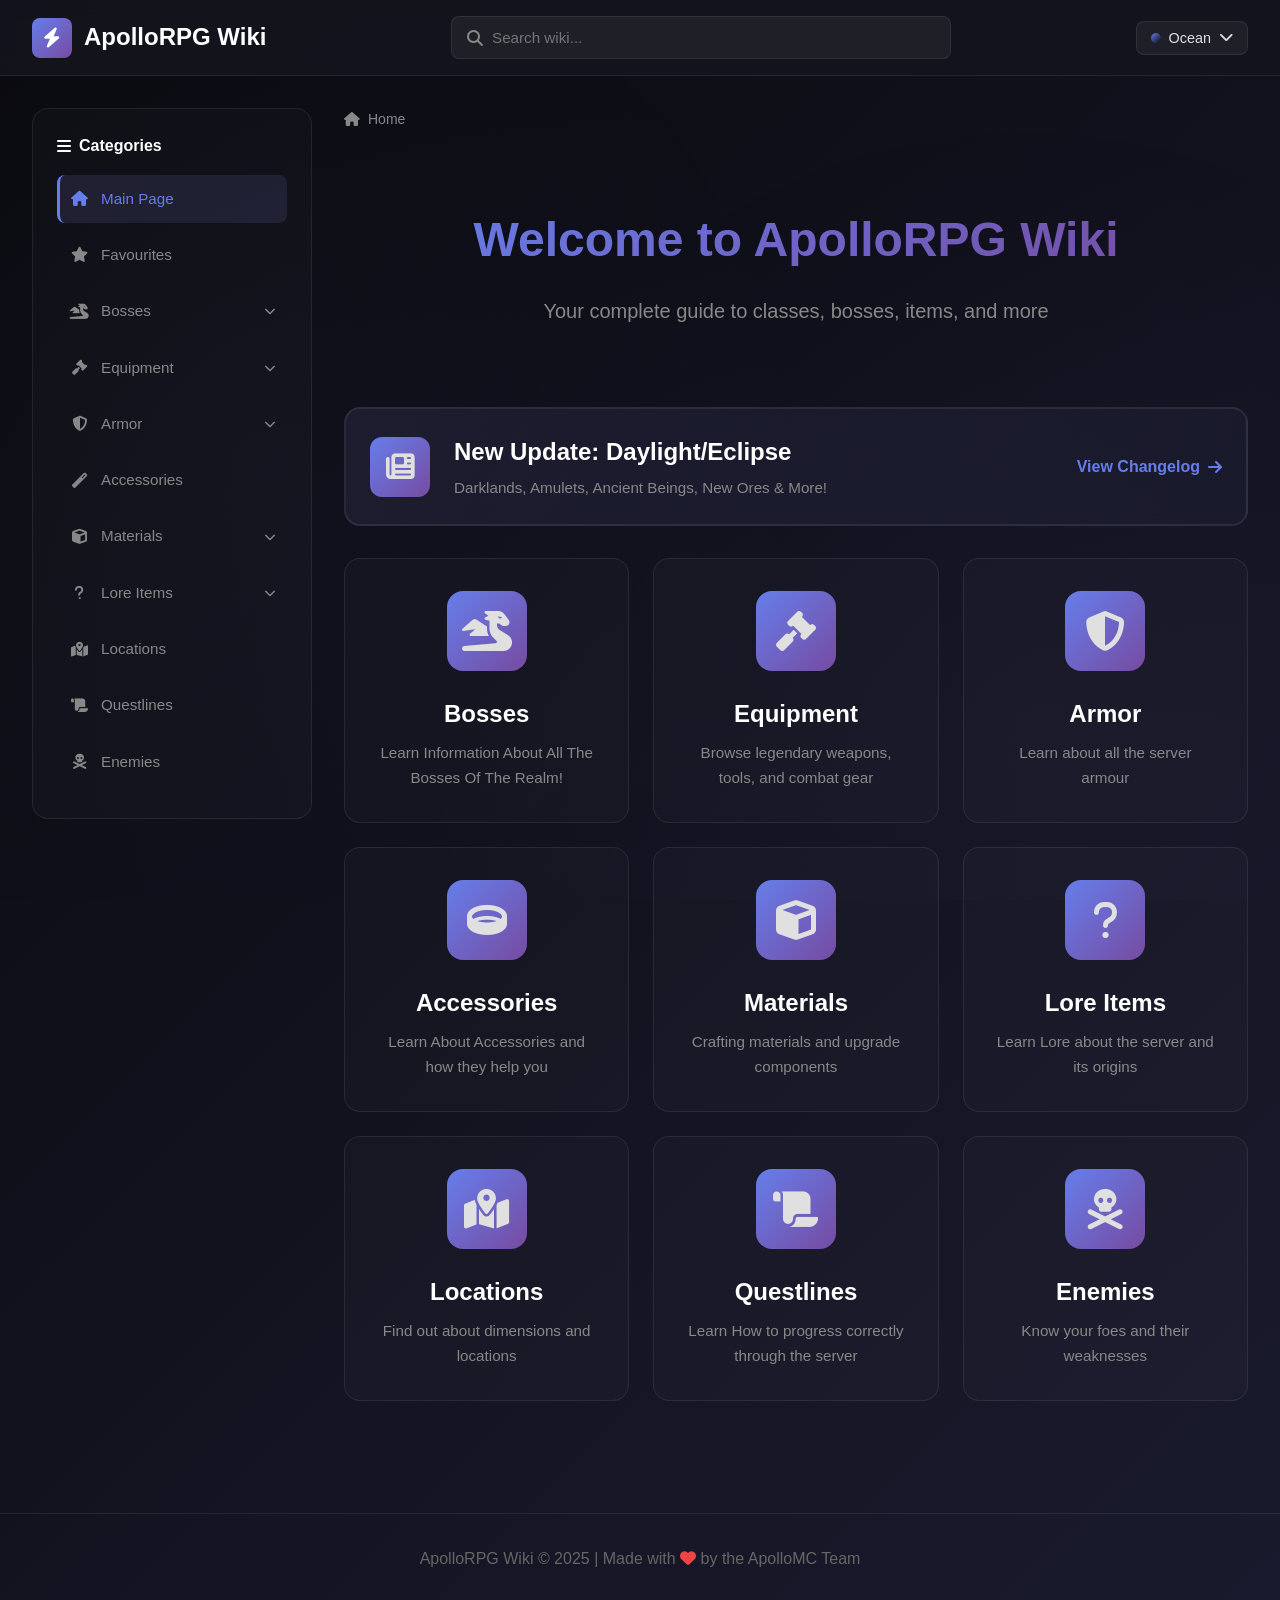
==== index.html @ 3351961b "Update index.html" ====
<!DOCTYPE html>
<html lang="en">
    <head>
        <meta charset="UTF-8" />
        <meta name="viewport" content="width=device-width, initial-scale=1.0" />
        <meta property="og:image" content="icons/icon.png" />
        <meta property="og:image:alt" content="Axis Logo" />
        <link rel="icon" type="image/png" href="icons/icon.png" />
        <title>ApolloRPG Wiki</title>
        <script>
            // Disable right-click
            document.addEventListener('contextmenu', function(e) { e.preventDefault(); return false; });
    
            // Block F12, Ctrl+Shift+I/J/C, Ctrl+U, Ctrl+S, Ctrl+A, Ctrl+P
            document.addEventListener('keydown', function(e) {
                var blocked = false;
                if (e.key === 'F12') blocked = true;
                if (e.ctrlKey && e.shiftKey && ['I','J','C','i','j','c'].includes(e.key)) blocked = true;
                if (e.ctrlKey && ['u','U','s','S','a','A','p','P'].includes(e.key)) blocked = true;
                if (blocked) { e.preventDefault(); e.stopPropagation(); return false; }
            }, true);
    
            // Clear console periodically to deter inspection
            setInterval(function() {
                console.clear();
                console.log('%c🔒 ApolloMC — Protected & All Rights Reserved', 'color:#ff003c;font-size:14px;font-weight:bold;');
            }, 1500);
    
            // Disable drag-select on entire page
            document.addEventListener('selectstart', function(e) { e.preventDefault(); return false; });
        </script>

        <!-- Twitter / X Card -->
        <meta name="twitter:card" content="summary_large_image" />
        <meta name="twitter:title" content="ApolloRPG Wiki" />
        <meta
            name="twitter:description"
            content="Explore bosses, locations, lore, equipment, and progression in the ApolloRPG universe."
        />
        <meta
            name="twitter:image"
            content="https://im-apo.github.io/ApolloRPG/icon.png"
        />

        <!-- Open Graph (Discord, Slack, etc) -->
        <meta property="og:type" content="website" />
        <meta property="og:title" content="ApolloRPG Wiki" />
        <meta
            property="og:description"
            content="A complete wiki for ApolloRPG — bosses, locations, lore, equipment, and progression."
        />
        <meta
            property="og:image"
            content="https://im-apo.github.io/ApolloRPG/icon.png"
        />
        <meta property="og:url" content="https://im-apo.github.io/ApolloRPG/" />
        <meta property="og:site_name" content="ApolloRPG Wiki" />

        <script>
            (function () {
                const isGitHubPages = location.hostname.endsWith("github.io");
                const base = document.createElement("base");
                base.href = isGitHubPages ? "/ApolloRPG/" : "/";
                document.head.prepend(base);
            })();
        </script>

        <link
            rel="stylesheet"
            href="https://cdnjs.cloudflare.com/ajax/libs/font-awesome/6.4.0/css/all.min.css"
        />
        <link rel="stylesheet" href="style.css" />
    </head>

    <body>
        <!-- Header Navigation -->
        <header>
            <nav>
                <a class="logo" onclick="showHome()">
                    <div class="logo-icon">
                        <i class="fas fa-bolt"></i>
                    </div>
                    <span>ApolloRPG Wiki</span>
                </a>
                <div class="search-container">
                    <i class="fas fa-search search-icon"></i>
                    <input
                        type="text"
                        class="search-input"
                        id="searchInput"
                        placeholder="Search wiki..."
                    />
                </div>
                <div class="theme-switcher" id="themeSwitcher">
                    <button class="theme-toggle-btn" id="themeToggleBtn" onclick="toggleThemeDropdown()" aria-label="Choose theme">
                        <div class="theme-toggle-dot" id="themeToggleDot"></div>
                        <span id="themeToggleLabel">Ocean</span>
                        <i class="fas fa-chevron-down"></i>
                    </button>
                    <div class="theme-dropdown" id="themeDropdown">
                        <div class="theme-dropdown-header">Choose Theme</div>
                        <div class="theme-option" data-theme="ocean" onclick="setTheme('ocean')">
                            <div class="theme-swatch"><div style="background:#667eea"></div><div style="background:#0a0a0f"></div></div>
                            <div class="theme-option-text"><span class="theme-option-name">Ocean</span><span class="theme-option-sub">Blue · Black</span></div>
                            <i class="fas fa-check theme-check"></i>
                        </div>
                        <div class="theme-option" data-theme="crimson" onclick="setTheme('crimson')">
                            <div class="theme-swatch"><div style="background:#ef4444"></div><div style="background:#0f0808"></div></div>
                            <div class="theme-option-text"><span class="theme-option-name">Crimson</span><span class="theme-option-sub">Red · Black</span></div>
                            <i class="fas fa-check theme-check"></i>
                        </div>
                        <div class="theme-option" data-theme="corruption" onclick="setTheme('corruption')">
                            <div class="theme-swatch"><div style="background:#2a2a2a"></div><div style="background:#050505"></div></div>
                            <div class="theme-option-text"><span class="theme-option-name">Corruption</span><span class="theme-option-sub">Full Black</span></div>
                            <i class="fas fa-check theme-check"></i>
                        </div>
                        <div class="theme-option" data-theme="void" onclick="setTheme('void')">
                            <div class="theme-swatch"><div style="background:#a855f7"></div><div style="background:#07050f"></div></div>
                            <div class="theme-option-text"><span class="theme-option-name">Void</span><span class="theme-option-sub">Purple · Black</span></div>
                            <i class="fas fa-check theme-check"></i>
                        </div>
                        <div class="theme-option" data-theme="inferno" onclick="setTheme('inferno')">
                            <div class="theme-swatch"><div style="background:#f97316"></div><div style="background:#0f0700"></div></div>
                            <div class="theme-option-text"><span class="theme-option-name">Inferno</span><span class="theme-option-sub">Orange · Black</span></div>
                            <i class="fas fa-check theme-check"></i>
                        </div>
                        <div class="theme-option" data-theme="abyss" onclick="setTheme('abyss')">
                            <div class="theme-swatch"><div style="background:#06b6d4"></div><div style="background:#00080f"></div></div>
                            <div class="theme-option-text"><span class="theme-option-name">Abyss</span><span class="theme-option-sub">Cyan · Black</span></div>
                            <i class="fas fa-check theme-check"></i>
                        </div>
                        <div class="theme-option" data-theme="phantom" onclick="setTheme('phantom')">
                            <div class="theme-swatch"><div style="background:#ec4899"></div><div style="background:#0f0008"></div></div>
                            <div class="theme-option-text"><span class="theme-option-name">Phantom</span><span class="theme-option-sub">Pink · Black</span></div>
                            <i class="fas fa-check theme-check"></i>
                        </div>
                        <div class="theme-option" data-theme="toxic" onclick="setTheme('toxic')">
                            <div class="theme-swatch"><div style="background:#eab308"></div><div style="background:#080f00"></div></div>
                            <div class="theme-option-text"><span class="theme-option-name">Toxic</span><span class="theme-option-sub">Yellow · Black</span></div>
                            <i class="fas fa-check theme-check"></i>
                        </div>
                        <div class="theme-option" data-theme="spectre" onclick="setTheme('spectre')">
                            <div class="theme-swatch"><div style="background:#e0e0e0"></div><div style="background:#080808"></div></div>
                            <div class="theme-option-text"><span class="theme-option-name">Spectre</span><span class="theme-option-sub">White · Black</span></div>
                            <i class="fas fa-check theme-check"></i>
                        </div>
                        <div class="theme-option" data-theme="earth" onclick="setTheme('earth')">
                            <div class="theme-swatch"><div style="background:#4ade80"></div><div style="background:#060e06"></div></div>
                            <div class="theme-option-text"><span class="theme-option-name">Earth</span><span class="theme-option-sub">Green · Black</span></div>
                            <i class="fas fa-check theme-check"></i>
                        </div>
                    </div>
                </div>
            </nav>
        </header>

        <div class="container">
            <!-- Sidebar Navigation -->
            <aside class="sidebar">
                <div class="category-section">
                    <h3><i class="fas fa-bars"></i> Categories</h3>

                    <div
                        class="category-item active"
                        data-category="home"
                        onclick="showHome()"
                    >
                        <i class="fas fa-home"></i>
                        <span>Main Page</span>
                    </div>

                    <div class="category-item" onclick="showFavourites()">
                        <i class="fas fa-star"></i>
                        <span>Favourites</span>
                    </div>

                    <div
                        class="category-item"
                        data-category="bosses"
                        onclick="filterCategory('bosses', null)"
                    >
                        <i class="fas fa-dragon"></i>
                        <span>Bosses</span>
                    </div>
                    <div class="category-children">
                        <div
                            class="category-item"
                            data-category="bosses"
                            data-subcategory="Pre-Hardmode"
                            onclick="filterCategory('bosses', 'Pre-Hardmode')"
                        >
                            <span>Pre-Hardmode</span>
                        </div>
                        <div
                            class="category-item"
                            data-category="bosses"
                            data-subcategory="Hardmode"
                            onclick="filterCategory('bosses', 'Hardmode')"
                        >
                            <span>Hardmode</span>
                        </div>
                    </div>

                    <div
                        class="category-item"
                        data-category="equipment"
                        onclick="filterCategory('equipment', null)"
                    >
                        <i class="fas fa-gavel"></i>
                        <span>Equipment</span>
                    </div>
                    <div class="category-children">
                        <div
                            class="category-item"
                            data-category="equipment"
                            data-subcategory="Weapons"
                            onclick="filterCategory('equipment', 'Weapons')"
                        >
                            <span>Weapons</span>
                        </div>
                        <div
                            class="category-item"
                            data-category="equipment"
                            data-subcategory="Tools"
                            onclick="filterCategory('equipment', 'Tools')"
                        >
                            <span>Tools</span>
                        </div>
                    </div>

                    <div
                        class="category-item"
                        data-category="armor"
                        onclick="filterCategory('armor', null)"
                    >
                        <i class="fas fa-shield-alt"></i>
                        <span>Armor</span>
                    </div>
                    <div class="category-children">
                        <div
                            class="category-item"
                            data-category="armor"
                            data-subcategory="Normal"
                            onclick="filterCategory('armor', 'Normal')"
                        >
                            <span>Normal</span>
                        </div>
                        <div
                            class="category-item"
                            data-category="armor"
                            data-subcategory="Vanity"
                            onclick="filterCategory('armor', 'Vanity')"
                        >
                            <span>Vanity</span>
                        </div>
                    </div>

                    <div
                        class="category-item"
                        data-category="accessories"
                        onclick="filterCategory('accessories', null)"
                    >
                        <i class="fas fa-magic"></i>
                        <span>Accessories</span>
                    </div>

                    <div
                        class="category-item"
                        data-category="materials"
                        onclick="filterCategory('materials', null)"
                    >
                        <i class="fas fa-cube"></i>
                        <span>Materials</span>
                    </div>
                    <div class="category-children">
                        <div
                            class="category-item"
                            data-category="materials"
                            data-subcategory="Boss Material"
                            onclick="filterCategory('materials', 'Boss Material')"
                        >
                            <span>Boss Material</span>
                        </div>
                        <div
                            class="category-item"
                            data-category="materials"
                            data-subcategory="Gemstones & Metals"
                            onclick="filterCategory('materials', 'Gemstones & Metals')"
                        >
                            <span>Gemstones & Metals</span>
                        </div>
                    </div>

                    <div
                        class="category-item"
                        data-category="loreitems"
                        onclick="filterCategory('loreitems', null)"
                    >
                        <i class="fas fa-question"></i>
                        <span>Lore Items</span>
                    </div>
                    <div class="category-children">
                        <div
                            class="category-item"
                            data-category="loreitems"
                            data-subcategory="LoreChapters"
                            onclick="filterCategory('loreitems', 'LoreChapters')"
                        >
                            <span>Lore Chapters</span>
                        </div>
                        <div
                            class="category-item"
                            data-category="loreitems"
                            data-subcategory="BossLore"
                            onclick="filterCategory('loreitems', 'BossLore')"
                        >
                            <span>Boss Lore</span>
                        </div>
                        <div
                            class="category-item"
                            data-category="loreitems"
                            data-subcategory="Extras"
                            onclick="filterCategory('loreitems', 'Extras')"
                        >
                            <span>Extra Lore</span>
                        </div>
                    </div>

                    <div
                        class="category-item"
                        data-category="locations"
                        onclick="filterCategory('locations', null)"
                    >
                        <i class="fas fa-map-marked-alt"></i>
                        <span>Locations</span>
                    </div>

                    <div
                        class="category-item"
                        data-category="questlines"
                        onclick="filterCategory('questlines', null)"
                    >
                        <i class="fas fa-scroll"></i>
                        <span>Questlines</span>
                    </div>

                    <div
                        class="category-item"
                        data-category="enemies"
                        onclick="filterCategory('enemies', null)"
                    >
                        <i class="fas fa-skull-crossbones"></i>
                        <span>Enemies</span>
                    </div>
                </div>
            </aside>

            <!-- Main Content Area -->
            <main class="main-content">
                <!-- Breadcrumb Navigation -->
                <div class="breadcrumb" id="breadcrumb">
                    <i class="fas fa-home"></i>
                    <a onclick="showHome()">Home</a>
                </div>

                <!-- HOME VIEW (hero MUST be inside here) -->
                <div id="homeView">
                    <div class="wiki-hero">
                        <h1>Welcome to ApolloRPG Wiki</h1>
                        <p>
                            Your complete guide to classes, bosses, items, and
                            more
                        </p>
                    </div>

                    <div class="update-log-banner" onclick="openUpdateModal()">
                        <div class="update-banner-content">
                            <div class="update-banner-icon">
                                <i class="fas fa-newspaper"></i>
                            </div>
                            <div class="update-banner-text">
                                <h3>New Update: Daylight/Eclipse</h3>
                                <p>Darklands, Amulets, Ancient Beings, New Ores & More!</p>
                            </div>
                            <div class="update-banner-cta">
                                <span>View Changelog</span>
                                <i class="fas fa-arrow-right"></i>
                            </div>
                        </div>
                    </div>
                    
                    <div id="updateModal" class="modal">
                        <div class="modal-overlay" onclick="closeUpdateModal()"></div>
                        <div class="modal-container">
                            <div class="modal-header">
                                <div class="modal-header-content">
                                    <i class="fas fa-newspaper"></i>
                                    <h2>Update Changelog</h2>
                                </div>
                                <button class="modal-close" onclick="closeUpdateModal()">
                                    <i class="fas fa-times"></i>
                                </button>
                            </div>
                            <div class="modal-body">
                                <div class="update-card latest-rapid">
                                    <div class="update-header">
                                        <div class="update-title">
                                            <span>Update: Daylight/Eclipse</span>
                                            <span class="update-badge badge-dual-rapid">Latest + Major</span>
                                        </div>
                                        <div class="update-date">
                                            <i class="far fa-calendar"></i>
                                            <span>Early-Mid 2026</span>
                                        </div>
                                    </div>
                                    <div class="update-description">
                                        The Daylight/Eclipse update brings a new dimension, bosses and expanded content!
                                    </div>
                                    <ul class="update-features">
                                        <li class="added"><strong>New Bosses:</strong> Gunmar The Black, Bular The Butcher, Angor Rot, Changeling, Infernax The Ancient</li>
                                        <li class="added"><strong>New Dimension:</strong> Darklands</li>
                                        <li class="added"><strong>New Weapons:</strong> Daylight, Eclipse, Moonlight</li>
                                        <li class="added"><strong>New Armor Set:</strong> Daylight Armour, Eclipse Armour, Moonlight Armour, New Vanity Sets</li>
                                        <li class="added"><strong>New Materials:</strong> Added Awakenings (Boss Lore), Added New Metals and Gemstones</li>
                                        <li class="added"><strong>New Accessories:</strong> Improved Crystals and Added New Crystals</li>
                                        <li class="changed"><strong>Rebalanced:</strong> The Progression and the Rest of the old Bosses</li>
                                        <li class="changed"><strong>Changes:</strong> Renamed Corrupted King, Plot Rework, Boss Summon Rework.</li>
                                        <li class="fixed"><strong>Check It Out!</strong> Join ApolloRPG now and check the new update for yourself!</li>
                                    </ul>
                                </div>
                            </div>
                        </div>
                    </div>

                    <div id="recentlyViewedSection" style="display:none; margin-bottom: var(--spacing-xl);">
                        <h2 style="font-size:1.5rem; color:#fff; margin-bottom: var(--spacing-lg);">
                            <i class="fas fa-history" style="color: var(--accent-primary); margin-right: 8px;"></i>
                            Recently Viewed
                        </h2>
                        <div class="wiki-grid" id="recentlyViewedGrid"></div>
                    </div>

                    <!-- Category Grid on Main Page -->
                    <div class="category-grid">
                        <div
                            class="category-card"
                            onclick="filterCategory('bosses')"
                        >
                            <div
                                class="category-card-icon"
                                style="background: var(--logo-gradient);
                                "
                            >
                                <i class="fas fa-dragon"></i>
                            </div>
                            <h3>Bosses</h3>
                            <p>
                                Learn Information About All The Bosses Of The
                                Realm!
                            </p>
                        </div>

                        <div
                            class="category-card"
                            onclick="filterCategory('equipment')"
                        >
                            <div
                                class="category-card-icon"
                                style="background: var(--logo-gradient);
                                "
                            >
                                <i class="fas fa-gavel"></i>
                            </div>
                            <h3>Equipment</h3>
                            <p>
                                Browse legendary weapons, tools, and combat gear
                            </p>
                        </div>

                        <div
                            class="category-card"
                            onclick="filterCategory('armor', null)"
                        >
                            <div
                                class="category-card-icon"
                                style="background: var(--logo-gradient);
                                "
                            >
                                <i class="fas fa-shield-alt"></i>
                            </div>
                            <h3>Armor</h3>
                            <p>Learn about all the server armour</p>
                        </div>

                        <div
                            class="category-card"
                            onclick="filterCategory('accessories', null)"
                        >
                            <div
                                class="category-card-icon"
                                style="background: var(--logo-gradient);
                                "
                            >
                                <i class="fas fa-ring"></i>
                            </div>
                            <h3>Accessories</h3>
                            <p>Learn About Accessories and how they help you</p>
                        </div>

                        <div
                            class="category-card"
                            onclick="filterCategory('materials', null)"
                        >
                            <div
                                class="category-card-icon"
                                style="background: var(--logo-gradient);
                                "
                            >
                                <i class="fas fa-cube"></i>
                            </div>
                            <h3>Materials</h3>
                            <p>Crafting materials and upgrade components</p>
                        </div>

                        <div
                            class="category-card"
                            onclick="filterCategory('loreitems', null)"
                        >
                            <div
                                class="category-card-icon"
                                style="background: var(--logo-gradient);
                                "
                            >
                                <i class="fas fa-question"></i>
                            </div>
                            <h3>Lore Items</h3>
                            <p>Learn Lore about the server and its origins</p>
                        </div>

                        <div
                            class="category-card"
                            onclick="filterCategory('locations', null)"
                        >
                            <div
                                class="category-card-icon"
                                style="background: var(--logo-gradient);
                                "
                            >
                                <i class="fas fa-map-marked-alt"></i>
                            </div>
                            <h3>Locations</h3>
                            <p>Find out about dimensions and locations</p>
                        </div>

                        <div
                            class="category-card"
                            onclick="filterCategory('questlines', null)"
                        >
                            <div
                                class="category-card-icon"
                                style="background: var(--logo-gradient);
                                "
                            >
                                <i class="fas fa-scroll"></i>
                            </div>
                            <h3>Questlines</h3>
                            <p>
                                Learn How to progress correctly through the
                                server
                            </p>
                        </div>

                        <div
                            class="category-card"
                            onclick="filterCategory('enemies', null)"
                        >
                            <div
                                class="category-card-icon"
                                style="background: var(--logo-gradient);
                                "
                            >
                                <i class="fas fa-skull-crossbones"></i>
                            </div>
                            <h3>Enemies</h3>
                            <p>Know your foes and their weaknesses</p>
                        </div>
                    </div>
                </div>

                <!-- Category List View -->
                <div id="listView" class="hidden">
                    <div class="category-header">
                        <h1 id="categoryTitle"></h1>
                        <p id="categoryDescription"></p>
                    </div>
                    <div class="wiki-grid" id="wikiGrid"></div>
                </div>

                <!-- Detail View (Item Page) -->
                <div id="detailView" class="hidden">
                    <div class="detail-header">
                        <div class="detail-icon" id="detailIcon"></div>
                        <div class="detail-title-section">
                            <h1 id="detailTitle"></h1>
                            <div class="detail-meta" id="detailMeta"></div>
                        </div>
                    </div>

                    <div class="detail-content">
                        <div class="detail-stats" id="detailStats"></div>
                        <div
                            class="detail-description"
                            id="detailDescription"
                        ></div>
                        <div class="detail-sections" id="detailSections"></div>
                    </div>

                    <div class="related-items">
                        <h2>Related Items</h2>
                        <div class="wiki-grid" id="relatedItems"></div>
                    </div>
                </div>

                <!-- ✅ Secrets View (sibling, NOT inside detailView) -->
                <div id="secretsView" class="hidden">
                    <div class="category-header">
                        <h1 id="secretsTitle">Secrets</h1>
                        <p id="secretsDescription">
                            You weren’t supposed to be here…
                        </p>
                    </div>

                    <div class="detail-content">
                        <div class="detail-description" id="secretsBody"></div>
                    </div>
                </div>
            </main>
        </div>

        <!-- Update Log Pages -->
        <div id="updatePageView" class="hidden">
            <div class="category-header">
                <h1 id="updatePageTitle"></h1>
                <p id="updatePageDescription"></p>
            </div>
            <div id="updatePageBody"></div>
        </div>

        <footer>
            <p>
                ApolloRPG Wiki © 2025 | Made with
                <i class="fas fa-heart"></i> by the ApolloMC Team
            </p>
        </footer>

        <script src="script.js"></script>
    </body>
</html>
---- style.css ----
/* ========================================
   RESET & BASE STYLES
   ======================================== */
* {
    margin: 0;
    padding: 0;
    box-sizing: border-box;
}

/* ========================================
   THEMES
   ======================================== */



:root,
[data-theme="ocean"] {
    --bg-primary: #0a0a0f;
    --bg-secondary: #1a1a2e;
    --bg-card: rgba(255,255,255,0.02);
    --bg-card-hover: rgba(255,255,255,0.04);
    --border-color: rgba(255,255,255,0.08);
    --border-hover: rgba(102,126,234,0.3);
    --glow-rgb: 120, 119, 198;
    --text-primary: #e0e0e0;
    --text-secondary: #888;
    --text-tertiary: #666;
    --accent-primary: #667eea;
    --accent-success: #10b981;
    --header-bg: rgba(20,20,30,0.9);
    --hero-gradient: linear-gradient(135deg, #667eea 0%, #764ba2 100%);
    --logo-gradient: linear-gradient(135deg, #667eea 0%, #764ba2 100%);
    --search-bg: rgba(255,255,255,0.05);

    /* Spacing — shared, never theme-specific */
    --spacing-xs: 0.25rem;
    --spacing-sm: 0.5rem;
    --spacing-md: 1rem;
    --spacing-lg: 1.5rem;
    --spacing-xl: 2rem;
    --spacing-2xl: 3rem;

    /* Border Radius — shared */
    --radius-sm: 8px;
    --radius-md: 12px;
    --radius-lg: 16px;

    /* Transitions — shared */
    --transition: 0.3s ease;
}

[data-theme="crimson"] {
    --bg-primary: #0a0505;
    --bg-secondary: #1a0a0a;
    --bg-card: rgba(255,255,255,0.02);
    --bg-card-hover: rgba(255,80,80,0.05);
    --border-color: rgba(255,60,60,0.1);
    --border-hover: rgba(239,68,68,0.35);
   --glow-rgb: 239, 68,  68;
    --text-primary: #e8d8d8;
    --text-secondary: #8a6a6a;
    --text-tertiary: #6a5050;
    --accent-primary: #ef4444;
    --accent-success: #f97316;
    --header-bg: rgba(18,6,6,0.92);
    --hero-gradient: linear-gradient(135deg, #ef4444 0%, #7f1d1d 100%);
    --logo-gradient: linear-gradient(135deg, #ef4444 0%, #991b1b 100%);
    --search-bg: rgba(255,80,80,0.05);
}

[data-theme="corruption"] {
    --bg-primary: #050505;
    --bg-secondary: #0f0f0f;
    --bg-card: rgba(255,255,255,0.015);
    --bg-card-hover: rgba(255,255,255,0.03);
    --border-color: rgba(255,255,255,0.06);
    --border-hover: rgba(180,180,180,0.2);
    --text-primary: #c0c0c0;
    --glow-rgb: 80,  80,  80;
    --text-secondary: #666;
    --text-tertiary: #444;
    --accent-primary: #888;
    --accent-success: #666;
    --header-bg: rgba(5,5,5,0.95);
    --hero-gradient: linear-gradient(135deg, #555 0%, #111 100%);
    --logo-gradient: linear-gradient(135deg, #444 0%, #222 100%);
    --search-bg: rgba(255,255,255,0.03);
}

[data-theme="void"] {
    --bg-primary: #07050f;
    --bg-secondary: #120d1f;
    --bg-card: rgba(255,255,255,0.02);
    --bg-card-hover: rgba(168,85,247,0.05);
    --border-color: rgba(168,85,247,0.1);
    --border-hover: rgba(168,85,247,0.35);
    --text-primary: #e2d9f3;
    --text-secondary: #7a6a9a;
    --text-tertiary: #5a4a7a;
    --accent-primary: #a855f7;
    --accent-success: #c084fc;
    --header-bg: rgba(5,3,10,0.92);
    --hero-gradient: linear-gradient(135deg, #a855f7 0%, #3b0764 100%);
    --logo-gradient: linear-gradient(135deg, #a855f7 0%, #6b21a8 100%);
    --search-bg: rgba(168,85,247,0.04);
    --glow-rgb: 168, 85, 247;
}

[data-theme="inferno"] {
    --bg-primary: #0f0700;
    --bg-secondary: #1a0e00;
    --bg-card: rgba(255,255,255,0.02);
    --bg-card-hover: rgba(249,115,22,0.05);
    --border-color: rgba(249,115,22,0.1);
    --border-hover: rgba(249,115,22,0.35);
    --text-primary: #f3e2d9;
    --text-secondary: #9a6a3a;
    --text-tertiary: #7a4a2a;
    --accent-primary: #f97316;
    --accent-success: #fb923c;
    --header-bg: rgba(10,5,0,0.92);
    --hero-gradient: linear-gradient(135deg, #f97316 0%, #7c2d12 100%);
    --logo-gradient: linear-gradient(135deg, #f97316 0%, #c2410c 100%);
    --search-bg: rgba(249,115,22,0.04);
    --glow-rgb: 249, 115, 22;
}

[data-theme="abyss"] {
    --bg-primary: #00080f;
    --bg-secondary: #001a1f;
    --bg-card: rgba(255,255,255,0.02);
    --bg-card-hover: rgba(6,182,212,0.05);
    --border-color: rgba(6,182,212,0.1);
    --border-hover: rgba(6,182,212,0.35);
    --text-primary: #d9f0f3;
    --text-secondary: #3a8a9a;
    --text-tertiary: #2a6a7a;
    --accent-primary: #06b6d4;
    --accent-success: #22d3ee;
    --header-bg: rgba(0,5,10,0.92);
    --hero-gradient: linear-gradient(135deg, #06b6d4 0%, #164e63 100%);
    --logo-gradient: linear-gradient(135deg, #06b6d4 0%, #0e7490 100%);
    --search-bg: rgba(6,182,212,0.04);
    --glow-rgb: 6, 182, 212;
}

[data-theme="phantom"] {
    --bg-primary: #0f0008;
    --bg-secondary: #1a0012;
    --bg-card: rgba(255,255,255,0.02);
    --bg-card-hover: rgba(236,72,153,0.05);
    --border-color: rgba(236,72,153,0.1);
    --border-hover: rgba(236,72,153,0.35);
    --text-primary: #f3d9ea;
    --text-secondary: #9a3a6a;
    --text-tertiary: #7a2a5a;
    --accent-primary: #ec4899;
    --accent-success: #f472b6;
    --header-bg: rgba(10,0,6,0.92);
    --hero-gradient: linear-gradient(135deg, #ec4899 0%, #831843 100%);
    --logo-gradient: linear-gradient(135deg, #ec4899 0%, #be185d 100%);
    --search-bg: rgba(236,72,153,0.04);
    --glow-rgb: 236, 72, 153;
}

[data-theme="toxic"] {
    --bg-primary: #080f00;
    --bg-secondary: #101a00;
    --bg-card: rgba(255,255,255,0.02);
    --bg-card-hover: rgba(234,179,8,0.05);
    --border-color: rgba(234,179,8,0.1);
    --border-hover: rgba(234,179,8,0.35);
    --text-primary: #f3f0d9;
    --text-secondary: #8a7a2a;
    --text-tertiary: #6a5a1a;
    --accent-primary: #eab308;
    --accent-success: #facc15;
    --header-bg: rgba(4,8,0,0.92);
    --hero-gradient: linear-gradient(135deg, #eab308 0%, #713f12 100%);
    --logo-gradient: linear-gradient(135deg, #eab308 0%, #a16207 100%);
    --search-bg: rgba(234,179,8,0.04);
    --glow-rgb: 234, 179, 8;
}

[data-theme="spectre"] {
    --bg-primary: #080808;
    --bg-secondary: #121212;
    --bg-card: rgba(255,255,255,0.02);
    --bg-card-hover: rgba(255,255,255,0.06);
    --border-color: rgba(255,255,255,0.08);
    --border-hover: rgba(255,255,255,0.3);
    --text-primary: #f0f0f0;
    --text-secondary: #888;
    --text-tertiary: #555;
    --accent-primary: #e0e0e0;
    --accent-success: #fff;
    --header-bg: rgba(4,4,4,0.95);
    --hero-gradient: linear-gradient(135deg, #e0e0e0 0%, #444 100%);
    --logo-gradient: linear-gradient(135deg, #fff 0%, #888 100%);
    --search-bg: rgba(255,255,255,0.04);
    --glow-rgb: 200, 200, 200;
}

[data-theme="earth"] {
    --bg-primary: #060e06;
    --bg-secondary: #0a160a;
    --bg-card: rgba(255,255,255,0.02);
    --bg-card-hover: rgba(74,222,128,0.04);
    --border-color: rgba(74,222,128,0.08);
    --border-hover: rgba(74,222,128,0.3);
    --text-primary: #d4e8d4;
    --glow-rgb: 74,  222, 128;
    --text-secondary: #6a8a6a;
    --text-tertiary: #4a6a4a;
    --accent-primary: #4ade80;
    --accent-success: #22c55e;
    --header-bg: rgba(4,10,4,0.92);
    --hero-gradient: linear-gradient(135deg, #4ade80 0%, #166534 100%);
    --logo-gradient: linear-gradient(135deg, #4ade80 0%, #15803d 100%);
    --search-bg: rgba(74,222,128,0.04);
}

/* ========================================
   THEME SWITCHER UI
   ======================================== */

.theme-switcher {
    position: relative;
}

.theme-toggle-btn {
    display: flex;
    align-items: center;
    gap: 8px;
    padding: 8px 14px;
    background: rgba(255,255,255,0.05);
    border: 1px solid var(--border-color);
    border-radius: var(--radius-sm);
    color: var(--text-primary);
    font-size: 0.9rem;
    cursor: pointer;
    transition: var(--transition);
    white-space: nowrap;
}

.theme-toggle-btn:hover {
    background: rgba(255,255,255,0.08);
    border-color: var(--border-hover);
}

.theme-toggle-dot {
    width: 10px;
    height: 10px;
    border-radius: 50%;
    flex-shrink: 0;
}

.theme-dropdown {
    display: none;
    position: absolute;
    top: calc(100% + 10px);
    right: 0;
    width: 240px;
    background: var(--bg-secondary);
    border: 1px solid var(--border-color);
    border-radius: var(--radius-md);
    overflow: hidden;
    z-index: 2000;
    box-shadow: 0 20px 40px rgba(0,0,0,0.4);
    animation: dropdownIn 0.2s ease;
}

.theme-dropdown.open {
    display: block;
}

@keyframes dropdownIn {
    from { opacity: 0; transform: translateY(-8px); }
    to   { opacity: 1; transform: translateY(0); }
}

.theme-dropdown-header {
    padding: 10px 14px;
    font-size: 0.75rem;
    color: var(--text-tertiary);
    text-transform: uppercase;
    letter-spacing: 0.08em;
    border-bottom: 1px solid var(--border-color);
}

.theme-option {
    display: flex;
    align-items: center;
    gap: 12px;
    padding: 11px 14px;
    cursor: pointer;
    transition: background 0.15s;
    color: var(--text-primary);
}

.theme-option:hover {
    background: var(--bg-card-hover);
}

.theme-option.active {
    background: rgba(102,126,234,0.1);
}

[data-theme="crimson"] .theme-option.active { background: rgba(239,68,68,0.1); }
[data-theme="earth"]   .theme-option.active { background: rgba(74,222,128,0.1); }

.theme-swatch {
    width: 30px;
    height: 30px;
    border-radius: 6px;
    border: 1px solid var(--border-color);
    overflow: hidden;
    display: flex;
    flex-shrink: 0;
}

.theme-swatch div {
    flex: 1;
    height: 100%;
}

.theme-option-text {
    flex: 1;
    display: flex;
    flex-direction: column;
    gap: 2px;
}

.theme-option-name {
    font-size: 0.9rem;
    font-weight: 600;
    color: var(--text-primary);
}

.theme-option-sub {
    font-size: 0.75rem;
    color: var(--text-secondary);
}

.theme-check {
    color: var(--accent-primary);
    font-size: 0.85rem;
    opacity: 0;
    transition: opacity 0.15s;
}

.theme-option.active .theme-check {
    opacity: 1;
}

body {
    font-family: -apple-system, BlinkMacSystemFont, 'Segoe UI', Roboto, sans-serif;
    background: linear-gradient(135deg, var(--bg-primary) 0%, var(--bg-secondary) 100%);
    color: var(--text-primary);
    min-height: 100vh;
    line-height: 1.6;
}

body::before {
    content: '';
    position: fixed;
    top: 0;
    left: 0;
    width: 100%;
    height: 100%;
    background: 
        radial-gradient(circle at 20% 50%, rgba(var(--glow-rgb), 0.03) 0%, transparent 50%),
        radial-gradient(circle at 80% 80%, rgba(var(--glow-rgb), 0.03) 0%, transparent 50%);
    pointer-events: none;
    z-index: 0;
}

/* ========================================
   HEADER & NAVIGATION
   ======================================== */
header {
    background: var(--header-bg);
    backdrop-filter: blur(10px);
    border-bottom: 1px solid var(--border-color);
    position: sticky;
    top: 0;
    z-index: 1000;
}

nav {
    display: flex;
    align-items: center;
    justify-content: space-between;
    padding: var(--spacing-md) var(--spacing-xl);
    max-width: 1400px;
    margin: 0 auto;
    gap: var(--spacing-xl);
}

.logo {
    display: flex;
    align-items: center;
    gap: 0.75rem;
    font-size: 1.5rem;
    font-weight: 700;
    color: #fff;
    text-decoration: none;
    cursor: pointer;
    transition: var(--transition);
}

.logo:hover {
    transform: scale(1.05);
}

.category-group {
    margin-bottom: var(--spacing-sm);
}

.category-parent {
    padding: 0.75rem;
    border-radius: var(--radius-sm);
    cursor: default;
    display: flex;
    align-items: center;
    gap: 0.75rem;
    color: var(--text-secondary);
    font-size: 0.95rem;
    font-weight: 600;
    background: rgba(255, 255, 255, 0.03);
}

.category-parent i {
    width: 20px;
    text-align: center;
}

.category-children {
    margin-left: 1.5rem;
    margin-top: var(--spacing-xs);
    padding-left: 1rem;
    border-left: 2px solid var(--border-color);
}

.category-children .category-item {
    padding: 0.5rem 0.75rem;
    font-size: 0.9rem;
    margin-bottom: 0.25rem;
}

.category-children .category-item:hover {
    transform: translateX(2px);
}

.logo-icon {
    width: 40px;
    height: 40px;
    background: var(--logo-gradient);
    border-radius: var(--radius-sm);
    display: flex;
    align-items: center;
    justify-content: center;
    font-size: 1.25rem;
}

.search-container {
    flex: 1;
    max-width: 500px;
    position: relative;
}

.search-icon {
    position: absolute;
    left: 1rem;
    top: 50%;
    transform: translateY(-50%);
    color: var(--text-secondary);
}

.search-input {
    width: 100%;
    background: rgba(255, 255, 255, 0.05);
    border: 1px solid var(--border-color);
    border-radius: var(--radius-sm);
    padding: 0.75rem var(--spacing-md) 0.75rem 2.5rem;
    color: var(--text-primary);
    font-size: 0.95rem;
    transition: var(--transition);
}

.search-input:focus {
    outline: none;
    border-color: var(--accent-primary);
    background: rgba(255, 255, 255, 0.08);
    box-shadow: 0 0 0 3px rgba(102, 126, 234, 0.1);
}

/* ========================================
   CONTAINER & LAYOUT
   ======================================== */
.container {
    position: relative;
    z-index: 1;
    max-width: 1400px;
    margin: 0 auto;
    padding: var(--spacing-xl);
    display: flex;
    gap: var(--spacing-xl);
    align-items: flex-start;
}

.sidebar {
    width: 280px;
    min-width: 280px;
    flex-shrink: 0;
    position: sticky;
    top: 70px;
    max-height: calc(100vh - 90px);
    overflow-y: auto;
    zoom: reset;
    transform-origin: top left;
}

.category-section {
    background: var(--bg-card);
    border: 1px solid var(--border-color);
    border-radius: var(--radius-lg);
    padding: var(--spacing-lg);
    margin-bottom: var(--spacing-lg);
}

.category-section h3 {
    font-size: 1rem;
    margin-bottom: var(--spacing-md);
    color: #fff;
    display: flex;
    align-items: center;
    gap: var(--spacing-sm);
}

/* ========================================
   CUSTOM SCROLLBAR
   ======================================== */
::-webkit-scrollbar {
    width: 6px;
    height: 6px;
}

::-webkit-scrollbar-track {
    background: var(--bg-primary);
}

::-webkit-scrollbar-thumb {
    background: var(--accent-primary);
    border-radius: 3px;
    opacity: 0.7;
}

::-webkit-scrollbar-thumb:hover {
    opacity: 1;
    background: var(--accent-primary);
    filter: brightness(1.2);
}

/* Firefox */
* {
    scrollbar-width: thin;
    scrollbar-color: var(--accent-primary) var(--bg-primary);
}

.update-logs-row {
    display: grid;
    grid-template-columns: 1fr 1fr;
    gap: var(--spacing-md);
    margin-bottom: var(--spacing-xl);
}

.update-log-past .update-banner-icon,
.update-log-future .update-banner-icon {
    background: rgba(var(--glow-rgb), 0.15);
}

@media (max-width: 768px) {
    .update-logs-row {
        grid-template-columns: 1fr;
    }
}

.fav-btn {
    background: none;
    border: none;
    cursor: pointer;
    color: var(--text-tertiary);
    font-size: 1rem;
    padding: 4px 6px;
    border-radius: var(--radius-sm);
    transition: var(--transition);
    flex-shrink: 0;
}

.fav-btn:hover {
    color: var(--accent-primary);
    background: rgba(var(--glow-rgb), 0.1);
}

.fav-btn.fav-active {
    color: var(--accent-primary);
}

/* ========================================
   TOAST NOTIFICATIONS
   ======================================== */
.toast {
    position: fixed;
    bottom: 2rem;
    left: 50%;
    transform: translateX(-50%) translateY(20px);
    background: var(--bg-secondary);
    border: 1px solid var(--border-color);
    color: var(--text-primary);
    padding: 0.6rem 1.2rem;
    border-radius: var(--radius-sm);
    font-size: 0.9rem;
    z-index: 9999;
    opacity: 0;
    transition: opacity 0.2s ease, transform 0.2s ease;
    pointer-events: none;
    white-space: nowrap;
    border-left: 3px solid var(--accent-primary);
}

.toast.show {
    opacity: 1;
    transform: translateX(-50%) translateY(0);
}

/* ========================================
   COLLAPSIBLE CATEGORY SIDEBAR
   ======================================== */
.category-children {
    max-height: 0;
    overflow: hidden;
    opacity: 0;
    margin-top: 0;
    transition: max-height 0.4s ease, opacity 0.3s ease, margin-top 0.3s ease;
}

.category-children.expanded {
    max-height: 500px;
    opacity: 1;
    margin-top: var(--spacing-xs);
}

.category-item.has-children {
    position: relative;
}

.category-item.has-children::after {
    content: '\f078';
    font-family: 'Font Awesome 6 Free';
    font-weight: 900;
    position: absolute;
    right: 0.75rem;
    transition: transform 0.3s ease;
    font-size: 0.75em;
    color: var(--text-secondary);
}

.category-item.has-children.expanded::after {
    transform: rotate(180deg);
    color: var(--accent-primary);
}

/* Keep existing styles but override when collapsed */
.category-children:not(.expanded) {
    border-left: none;
    padding-left: 0;
    margin-left: 0;
}

.category-item {
    padding: 0.75rem;
    margin-bottom: var(--spacing-sm);
    border-radius: var(--radius-sm);
    cursor: pointer;
    transition: var(--transition);
    display: flex;
    align-items: center;
    gap: 0.75rem;
    color: var(--text-secondary);
    font-size: 0.95rem;
}

.category-item i {
    width: 20px;
    text-align: center;
}

.category-item:hover {
    background: var(--bg-card-hover);
    color: #fff;
    transform: translateX(4px);
}

.category-item.active {
    background: rgba(var(--glow-rgb), 0.15);
    color: var(--accent-primary);
    border-left: 3px solid var(--accent-primary);
    padding-left: calc(0.75rem - 3px);
}

/* ========================================
   MAIN CONTENT
   ======================================== */
.main-content {
    flex: 1;
    min-width: 0;
    overflow: hidden;
}

/* Breadcrumb */
.breadcrumb {
    display: flex;
    gap: var(--spacing-sm);
    margin-bottom: var(--spacing-lg);
    font-size: 0.875rem;
    color: var(--text-secondary);
    align-items: center;
}

.breadcrumb a {
    color: var(--text-secondary);
    text-decoration: none;
    cursor: pointer;
    transition: var(--transition);
}

.breadcrumb a:hover {
    color: var(--accent-primary);
}

/* Hero Section */
.wiki-hero {
    text-align: center;
    padding: var(--spacing-2xl) var(--spacing-xl);
    margin-bottom: var(--spacing-xl);
}

.wiki-hero h1 {
    font-size: 3rem;
    margin-bottom: var(--spacing-md);
    background: var(--hero-gradient);
    -webkit-background-clip: text;
    -webkit-text-fill-color: transparent;
    background-clip: text;
    animation: fadeInUp 0.8s ease;
}

.wiki-hero p {
    font-size: 1.25rem;
    color: var(--text-secondary);
}

@keyframes fadeInUp {
    from {
        opacity: 0;
        transform: translateY(20px);
    }
    to {
        opacity: 1;
        transform: translateY(0);
    }
}

/* ========================================
   CATEGORY GRID (Main Page)
   ======================================== */
.category-grid {
    display: grid;
    grid-template-columns: repeat(auto-fill, minmax(280px, 1fr));
    gap: var(--spacing-lg);
    margin-bottom: var(--spacing-xl);
}

.category-card {
    background: var(--bg-card);
    border: 1px solid var(--border-color);
    border-radius: var(--radius-lg);
    padding: var(--spacing-xl);
    cursor: pointer;
    transition: var(--transition);
    text-align: center;
}

.category-card:hover {
    background: var(--bg-card-hover);
    border-color: var(--border-hover);
    box-shadow: 0 10px 30px rgba(0, 0, 0, 0.3);
}

.category-card-icon {
    width: 80px;
    height: 80px;
    margin: 0 auto var(--spacing-lg);
    border-radius: var(--radius-lg);
    display: flex;
    align-items: center;
    justify-content: center;
    font-size: 2.5rem;
}

.category-card h3 {
    font-size: 1.5rem;
    color: #fff;
    margin-bottom: var(--spacing-sm);
}

.category-card p {
    color: var(--text-secondary);
    font-size: 0.95rem;
}

/* ========================================
   CATEGORY HEADER (List View)
   ======================================== */
.category-header {
    margin-bottom: var(--spacing-xl);
}

.category-header h1 {
    font-size: 2.5rem;
    color: #fff;
    margin-bottom: var(--spacing-sm);
}

.category-header p {
    font-size: 1.1rem;
    color: var(--text-secondary);
}

/* ========================================
   WIKI GRID & CARDS (List View)
   ======================================== */
.wiki-grid {
    display: grid;
    grid-template-columns: repeat(auto-fill, minmax(280px, 1fr));
    gap: var(--spacing-lg);
    margin-bottom: var(--spacing-xl);
}

.wiki-card {
    background: var(--bg-card);
    border: 1px solid var(--border-color);
    border-radius: var(--radius-lg);
    padding: var(--spacing-xl);
    transition: var(--transition);
    cursor: pointer;
    position: relative;
    overflow: hidden;
}

/* Only animate when modal is open */
.modal:not(.active) .update-card.latest-rapid::before,
.modal:not(.active) .update-badge.badge-dual-rapid {
    animation: none;
}

/* 3D tilt setup */
.wiki-card,
.category-card {
    transform-style: preserve-3d;
    transition: transform 0.15s ease, box-shadow 0.15s ease, background var(--transition), border-color var(--transition);
    will-change: transform;
}

/* Remove it when not hovered to free GPU memory */
.wiki-card:not(:hover),
.category-card:not(:hover) {
    will-change: auto;
}

.wiki-card::before {
    content: '';
    position: absolute;
    top: 0;
    left: 0;
    width: 100%;
    height: 100%;
    background: linear-gradient(135deg, #667eea 0%, #764ba2 100%);
    opacity: 0;
    transition: var(--transition);
}

.wiki-card:hover::before {
    opacity: 0.05;
}

.wiki-card:hover {
    background: var(--bg-card-hover);
    border-color: var(--border-hover);
    box-shadow: 0 10px 30px rgba(0, 0, 0, 0.3);
}

.wiki-card-header {
    display: flex;
    align-items: center;
    gap: var(--spacing-md);
    margin-bottom: var(--spacing-md);
    position: relative;
    z-index: 1;
}

.wiki-card-icon {
    width: 50px;
    height: 50px;
    border-radius: var(--radius-md);
    display: flex;
    align-items: center;
    justify-content: center;
    font-size: 1.5rem;
    flex-shrink: 0;
}

.wiki-card-title {
    flex: 1;
}

.wiki-card-title h3 {
    font-size: 1.25rem;
    color: #fff;
    margin-bottom: var(--spacing-xs);
}

.wiki-card-category {
    font-size: 0.75rem;
    color: var(--text-tertiary);
    text-transform: uppercase;
    letter-spacing: 0.05em;
}

.wiki-card-description {
    color: var(--text-secondary);
    font-size: 0.95rem;
    line-height: 1.6;
    position: relative;
    z-index: 1;
}

.wiki-card-footer {
    display: flex;
    gap: var(--spacing-sm);
    margin-top: var(--spacing-md);
    position: relative;
    z-index: 1;
    flex-wrap: wrap;
}

.wiki-card-tag {
    font-size: 0.75rem;
    padding: var(--spacing-xs) var(--spacing-sm);
    border-radius: 4px;
    background: rgba(102, 126, 234, 0.15);
    color: var(--accent-primary);
}

/* ========================================
   DETAIL VIEW (Item Page)
   ======================================== */
.detail-header {
    display: flex;
    align-items: flex-start;
    gap: var(--spacing-xl);
    margin-bottom: var(--spacing-xl);
    background: var(--bg-card);
    border: 1px solid var(--border-color);
    border-radius: var(--radius-lg);
    padding: var(--spacing-xl);
}

.detail-icon {
    width: 100px;
    height: 100px;
    border-radius: var(--radius-lg);
    display: flex;
    align-items: center;
    justify-content: center;
    font-size: 3rem;
    flex-shrink: 0;
    box-shadow: 0 10px 30px rgba(0, 0, 0, 0.3);
}

.detail-title-section {
    flex: 1;
}

.detail-title-section h1 {
    font-size: 2.5rem;
    margin-bottom: var(--spacing-sm);
    color: #fff;
}

.detail-meta {
    display: flex;
    gap: var(--spacing-md);
    flex-wrap: wrap;
}

.detail-badge {
    font-size: 0.875rem;
    padding: var(--spacing-sm) var(--spacing-md);
    border-radius: var(--radius-sm);
    background: rgba(102, 126, 234, 0.15);
    color: var(--accent-primary);
}

.detail-content {
    background: var(--bg-card);
    border: 1px solid var(--border-color);
    border-radius: var(--radius-lg);
    padding: var(--spacing-xl);
    margin-bottom: var(--spacing-xl);
}

.detail-stats {
    display: grid;
    grid-template-columns: repeat(auto-fit, minmax(200px, 1fr));
    gap: var(--spacing-md);
    margin-bottom: var(--spacing-xl);
}

.stat-item {
    background: rgba(255, 255, 255, 0.03);
    border: 1px solid var(--border-color);
    border-radius: var(--radius-sm);
    padding: var(--spacing-md);
}

.stat-label {
    font-size: 0.875rem;
    color: var(--text-secondary);
    margin-bottom: var(--spacing-xs);
}

.stat-value {
    font-size: 1.5rem;
    font-weight: 700;
    color: var(--accent-primary);
}

.detail-description {
    margin-bottom: var(--spacing-xl);
    line-height: 1.8;
    color: var(--text-primary);
}

.detail-description h2 {
    font-size: 1.5rem;
    margin-bottom: var(--spacing-md);
    color: #fff;
}

.detail-sections {
    display: flex;
    flex-direction: column;
    gap: var(--spacing-lg);
}

.detail-section {
    padding-top: var(--spacing-lg);
    border-top: 1px solid var(--border-color);
}

.detail-section:first-child {
    border-top: none;
    padding-top: 0;
}

.detail-section h3 {
    font-size: 1.25rem;
    margin-bottom: var(--spacing-md);
    color: #fff;
}

.detail-section ul {
    list-style: none;
    padding-left: 0;
}

.detail-section li {
    padding: var(--spacing-sm) 0;
    color: var(--text-secondary);
    display: flex;
    align-items: flex-start;
    gap: var(--spacing-sm);
}

.detail-section li::before {
    content: '▸';
    color: var(--accent-primary);
    font-weight: bold;
}

/* Related Items */
.related-items {
    margin-top: var(--spacing-2xl);
}

.related-items h2 {
    font-size: 1.75rem;
    margin-bottom: var(--spacing-lg);
    color: #fff;
}

/* ========================================
   FOOTER
   ======================================== */
footer {
    text-align: center;
    padding: var(--spacing-xl);
    margin-top: var(--spacing-2xl);
    border-top: 1px solid var(--border-color);
    color: var(--text-tertiary);
}

footer i {
    color: #ef4444;
}

/* ========================================
   UPDATE LOG BANNER
   ======================================== */
.update-log-banner {
    background: linear-gradient(135deg, rgba(var(--glow-rgb), 0.12) 0%, rgba(var(--glow-rgb), 0.06) 100%);
    border: 2px solid var(--border-color);
    border-radius: var(--radius-lg);
    padding: var(--spacing-lg);
    margin-bottom: var(--spacing-xl);
    cursor: pointer;
    transition: var(--transition);
    position: relative;
    overflow: hidden;
}

.update-log-banner::before {
    content: '';
    position: absolute;
    top: 0;
    left: -100%;
    width: 100%;
    height: 100%;
    background: linear-gradient(90deg, transparent, rgba(255, 255, 255, 0.1), transparent);
    transition: left 0.5s;
}

.update-log-banner:hover::before {
    left: 100%;
}

.update-log-banner:hover {
    border-color: var(--accent-primary);
    transform: translateY(-2px);
    box-shadow: 0 10px 30px rgba(102, 126, 234, 0.3);
}

.update-banner-content {
    display: flex;
    align-items: center;
    gap: var(--spacing-lg);
}

.update-banner-icon {
    width: 60px;
    height: 60px;
    background: var(--logo-gradient);
    border-radius: var(--radius-md);
    display: flex;
    align-items: center;
    justify-content: center;
    font-size: 1.8rem;
    flex-shrink: 0;
    animation: pulse-icon 2s infinite;
}

@keyframes pulse-icon {
    0%, 100% {
        box-shadow: 0 0 0 0 rgba(102, 126, 234, 0.7);
    }
    50% {
        box-shadow: 0 0 0 10px rgba(102, 126, 234, 0);
    }
}

.update-banner-text {
    flex: 1;
}

.update-banner-text h3 {
    font-size: 1.5rem;
    color: #fff;
    margin-bottom: var(--spacing-xs);
}

.update-banner-text p {
    color: var(--text-secondary);
    font-size: 0.95rem;
}

.update-banner-cta {
    display: flex;
    align-items: center;
    gap: var(--spacing-sm);
    color: var(--accent-primary);
    font-weight: 600;
    flex-shrink: 0;
}

@media (max-width: 768px) {
    .update-banner-content {
        flex-direction: column;
        text-align: center;
    }
    
    .update-banner-cta {
        width: 100%;
        justify-content: center;
    }
}

/* Animated Dual-Color Border for Update Cards */
.update-card.latest {
    border-left: 4px solid transparent;
    position: relative;
    overflow: visible;
}

.update-card.latest::before {
    content: '';
    position: absolute;
    left: -4px;
    top: 0;
    width: 4px;
    height: 100%;
    background: linear-gradient(180deg, #FFD700 0%, #FF6B6B 100%);
    background-size: 100% 400%;
    animation: borderShift 0.8s ease infinite;
    border-radius: var(--radius-md) 0 0 var(--radius-md);
    box-shadow: 
        -2px 0 10px rgba(255, 215, 0, 0.6),
        -2px 0 20px rgba(255, 107, 107, 0.4);
}

@keyframes borderShift {
    0%, 100% {
        background-position: 0% 0%;
        box-shadow: 
            -3px 0 15px rgba(255, 215, 0, 0.8),
            -3px 0 25px rgba(255, 215, 0, 0.4);
    }
    50% {
        background-position: 0% 100%;
        box-shadow: 
            -3px 0 15px rgba(255, 107, 107, 0.8),
            -3px 0 25px rgba(255, 107, 107, 0.4);
    }
}

/* Rapid Flicker Border */
.update-card.latest-rapid {
    border-left: 4px solid transparent;
    position: relative;
    overflow: visible;
}

.update-card.latest-rapid::before {
    content: '';
    position: absolute;
    left: -4px;
    top: 0;
    width: 4px;
    height: 100%;
    background: linear-gradient(180deg, #FFD700 0%, #FF6B6B 100%);
    background-size: 100% 600%;
    animation: rapidBorderShift 0.4s ease infinite, borderGlow 0.8s ease infinite;
    border-radius: var(--radius-md) 0 0 var(--radius-md);
}

@keyframes rapidBorderShift {
    0% { background-position: 0% 0%; }
    25% { background-position: 0% 50%; }
    50% { background-position: 0% 100%; }
    75% { background-position: 0% 50%; }
    100% { background-position: 0% 0%; }
}

@keyframes borderGlow {
    0%, 100% {
        box-shadow: 
            -3px 0 15px rgba(255, 215, 0, 1),
            -3px 0 30px rgba(255, 215, 0, 0.6);
    }
    50% {
        box-shadow: 
            -3px 0 15px rgba(255, 107, 107, 1),
            -3px 0 30px rgba(255, 107, 107, 0.6);
    }
}

/* Extreme: Lightning Fast Border */
.update-card.latest-extreme {
    border-left: 4px solid transparent;
    position: relative;
    overflow: visible;
}

.update-card.latest-extreme::before {
    content: '';
    position: absolute;
    left: -4px;
    top: 0;
    width: 4px;
    height: 100%;
    background: linear-gradient(180deg, #FFD700 0%, #FF6B6B 50%, #FFD700 100%);
    background-size: 100% 800%;
    animation: extremeBorderShift 0.3s linear infinite, intenseBorderGlow 0.6s ease infinite;
    border-radius: var(--radius-md) 0 0 var(--radius-md);
}

@keyframes extremeBorderShift {
    0% { background-position: 0% 0%; }
    33% { background-position: 0% 50%; }
    66% { background-position: 0% 100%; }
    100% { background-position: 0% 0%; }
}

@keyframes intenseBorderGlow {
    0% {
        box-shadow: 
            -4px 0 20px rgba(255, 215, 0, 1),
            -4px 0 40px rgba(255, 215, 0, 0.8);
        filter: brightness(1.2);
    }
    50% {
        box-shadow: 
            -4px 0 20px rgba(255, 107, 107, 1),
            -4px 0 40px rgba(255, 107, 107, 0.8);
        filter: brightness(1.5);
    }
    100% {
        box-shadow: 
            -4px 0 20px rgba(255, 215, 0, 1),
            -4px 0 40px rgba(255, 215, 0, 0.8);
        filter: brightness(1.2);
    }
}

/* Fast Flickering Dual Color Badge with Glow */
.update-badge.badge-dual-rapid {
    background: linear-gradient(135deg, #FFD700 0%, #FF6B6B 100%);
    background-size: 400% 400%;
    animation: rapidFlicker 0.4s ease infinite, intenseGlow 0.8s ease infinite;
    color: #000;
    font-weight: 900;
    text-shadow: 0 0 5px rgba(0, 0, 0, 0.3);
    border-radius: 20px;
    padding: 5px 12px;
    font-size: 0.6em;
    text-transform: uppercase;
    letter-spacing: 1px;
}

@keyframes rapidFlicker {
    0%, 100% {
        background-position: 0% 50%;
        filter: brightness(1.2) hue-rotate(0deg);
    }
    50% {
        background-position: 100% 50%;
        filter: brightness(1.5) hue-rotate(-10deg);
    }
}

@keyframes intenseGlow {
    0%, 100% {
        box-shadow: 
            0 0 15px rgba(255, 215, 0, 0.8),
            0 0 25px rgba(255, 215, 0, 0.6),
            0 0 40px rgba(255, 107, 107, 0.4),
            inset 0 0 10px rgba(255, 255, 255, 0.2);
    }
    50% {
        box-shadow: 
            0 0 20px rgba(255, 107, 107, 1),
            0 0 35px rgba(255, 107, 107, 0.8),
            0 0 50px rgba(255, 215, 0, 0.6),
            inset 0 0 15px rgba(255, 255, 255, 0.3);
    }
}

/* ========================================
   UPDATE MODAL
   ======================================== */
.modal {
    display: none;
    position: fixed;
    top: 0;
    left: 0;
    width: 100%;
    height: 100%;
    z-index: 2000;
    animation: fadeIn 0.3s ease;
}

.modal.active {
    display: flex;
    align-items: center;
    justify-content: center;
}

.modal-overlay {
    position: absolute;
    top: 0;
    left: 0;
    width: 100%;
    height: 100%;
    background: rgba(0, 0, 0, 0.8);
    backdrop-filter: blur(5px);
}

.modal-container {
    position: relative;
    background: var(--bg-secondary);
    border: 1px solid var(--border-color);
    border-radius: var(--radius-lg);
    width: 90%;
    max-width: 900px;
    max-height: 85vh;
    overflow: hidden;
    display: flex;
    flex-direction: column;
    animation: slideUp 0.3s ease;
}

@keyframes slideUp {
    from {
        opacity: 0;
        transform: translateY(30px);
    }
    to {
        opacity: 1;
        transform: translateY(0);
    }
}

.modal-header {
    display: flex;
    align-items: center;
    justify-content: space-between;
    padding: var(--spacing-xl);
    border-bottom: 1px solid var(--border-color);
    background: rgba(255, 255, 255, 0.02);
}

.modal-header-content {
    display: flex;
    align-items: center;
    gap: var(--spacing-md);
}

.modal-header-content i {
    font-size: 1.8rem;
    color: var(--accent-primary);
}

.modal-header-content h2 {
    font-size: 1.8rem;
    color: #fff;
    margin: 0;
}

.modal-close {
    width: 40px;
    height: 40px;
    border: none;
    background: rgba(255, 255, 255, 0.05);
    border-radius: var(--radius-sm);
    color: var(--text-secondary);
    cursor: pointer;
    transition: var(--transition);
    display: flex;
    align-items: center;
    justify-content: center;
    font-size: 1.2rem;
}

.modal-close:hover {
    background: rgba(255, 255, 255, 0.1);
    color: #fff;
}

.modal-body {
    overflow-y: auto;
    padding: var(--spacing-xl);
    display: flex;
    flex-direction: column;
    gap: var(--spacing-xl);
}

.modal-body::-webkit-scrollbar {
    width: 8px;
}

.modal-body::-webkit-scrollbar-track {
    background: rgba(255, 255, 255, 0.02);
}

.modal-body::-webkit-scrollbar-thumb {
    background: rgba(255, 255, 255, 0.1);
    border-radius: 4px;
}

.modal-body::-webkit-scrollbar-thumb:hover {
    background: rgba(255, 255, 255, 0.15);
}

/* Update Cards in Modal */
.update-card {
    background: var(--bg-card);
    border-radius: var(--radius-md);
    padding: var(--spacing-xl);
    border-left: 4px solid;
}

.update-card.latest {
    border-left-color: #FFD700;
}

.update-card.major {
    border-left-color: #FF6B6B;
}

.update-card.minor {
    border-left-color: #4ECDC4;
}

#updatePageView {
    padding: 0;
}

#updatePageView .category-header {
    margin-bottom: var(--spacing-xl);
}

#updatePageView .update-card {
    margin-bottom: var(--spacing-lg);
}

.update-header {
    display: flex;
    align-items: center;
    justify-content: space-between;
    flex-wrap: wrap;
    gap: var(--spacing-sm);
    margin-bottom: var(--spacing-md);
}

.update-title {
    display: flex;
    align-items: center;
    gap: var(--spacing-sm);
    flex-wrap: wrap;
}

.update-badge {
    padding: 5px 12px;
    border-radius: 20px;
    font-size: 0.6em;
    font-weight: bold;
    text-transform: uppercase;
    letter-spacing: 1px;
}

.badge-latest {
    background: linear-gradient(135deg, #FFD700 0%, #FFA500 100%);
    color: #000;
}

.badge-major {
    background: linear-gradient(135deg, #FF6B6B 0%, #C92A2A 100%);
    color: #fff;
}

.badge-minor {
    background: linear-gradient(135deg, #4ECDC4 0%, #2C7A7B 100%);
    color: #fff;
}

.update-date {
    color: var(--text-secondary);
    font-size: 0.9em;
    display: flex;
    align-items: center;
    gap: 5px;
}

.update-description {
    color: var(--text-primary);
    line-height: 1.6;
    margin-bottom: var(--spacing-lg);
}

.update-section {
    margin-bottom: var(--spacing-lg);
}

.update-section h4 {
    display: flex;
    align-items: center;
    gap: var(--spacing-sm);
    color: #fff;
    font-size: 1.1rem;
    margin-bottom: var(--spacing-md);
}

.update-section h4 i {
    color: var(--accent-success);
}

.update-items-grid {
    display: grid;
    grid-template-columns: repeat(auto-fill, minmax(140px, 1fr));
    gap: var(--spacing-md);
    margin-bottom: var(--spacing-md);
}

.update-item-card {
    background: rgba(255, 255, 255, 0.03);
    border: 1px solid var(--border-color);
    border-radius: var(--radius-sm);
    padding: var(--spacing-md);
    text-align: center;
    cursor: pointer;
    transition: var(--transition);
    display: flex;
    flex-direction: column;
    align-items: center;
    gap: var(--spacing-sm);
}

.update-item-card:hover {
    background: rgba(255, 255, 255, 0.08);
    border-color: var(--accent-primary);
    transform: translateY(-2px);
}

.update-item-icon {
    width: 50px;
    height: 50px;
    border-radius: var(--radius-sm);
    display: flex;
    align-items: center;
    justify-content: center;
    font-size: 1.5rem;
    margin-bottom: var(--spacing-xs);
}

.update-item-card span {
    font-size: 0.875rem;
    color: var(--text-primary);
}

.update-features {
    list-style: none;
    padding: 0;
}

.update-features li {
    padding: 8px 0;
    padding-left: 25px;
    position: relative;
    color: var(--text-secondary);
}

.update-features li::before {
    content: '✦';
    position: absolute;
    left: 0;
    color: #FFD700;
    font-size: 1.2em;
}

.update-features .added::before {
    content: '✓';
    color: #4ECDC4;
}

.update-features .changed::before {
    content: '◈';
    color: #FFA500;
}

.update-features .fixed::before {
    content: '⚡';
    color: #FFD700;
}

/* Responsive */
@media (max-width: 768px) {
    .modal-container {
        width: 95%;
        max-height: 90vh;
    }
    
    .update-banner-content {
        flex-direction: column;
        text-align: center;
    }
    
    .update-items-grid {
        grid-template-columns: repeat(auto-fill, minmax(100px, 1fr));
    }
    
    .update-title {
        font-size: 1.2em;
    }
}

/* ========================================
   UTILITY CLASSES
   ======================================== */
.hidden {
    display: none !important;
}

.fade-in {
    animation: fadeIn 0.5s ease;
}

@keyframes fadeIn {
    from { opacity: 0; }
    to { opacity: 1; }
}

/* ========================================
   RESPONSIVE DESIGN
   ======================================== */
@media (max-width: 1024px) {
    .container {
        flex-direction: column;
    }
    
    .sidebar {
        width: 100%;
    }
    
    .category-section {
        display: flex;
        gap: var(--spacing-md);
        overflow-x: auto;
        padding-bottom: var(--spacing-sm);
    }
    
    .category-item {
        white-space: nowrap;
    }
}

@media (max-width: 768px) {
    nav {
        flex-direction: column;
        gap: var(--spacing-md);
    }
    
    .search-container {
        width: 100%;
        max-width: none;
    }
    
    .wiki-hero h1 {
        font-size: 2rem;
    }
    
    .category-grid {
        grid-template-columns: 1fr;
    }
    
    .wiki-grid {
        grid-template-columns: 1fr;
    }
    
    .detail-header {
        flex-direction: column;
        align-items: center;
        text-align: center;
    }
    
    .detail-icon {
        width: 80px;
        height: 80px;
        font-size: 2.5rem;
    }
    
    .detail-title-section h1 {
        font-size: 2rem;
    }
    
    .detail-stats {
        grid-template-columns: 1fr;
    }
}
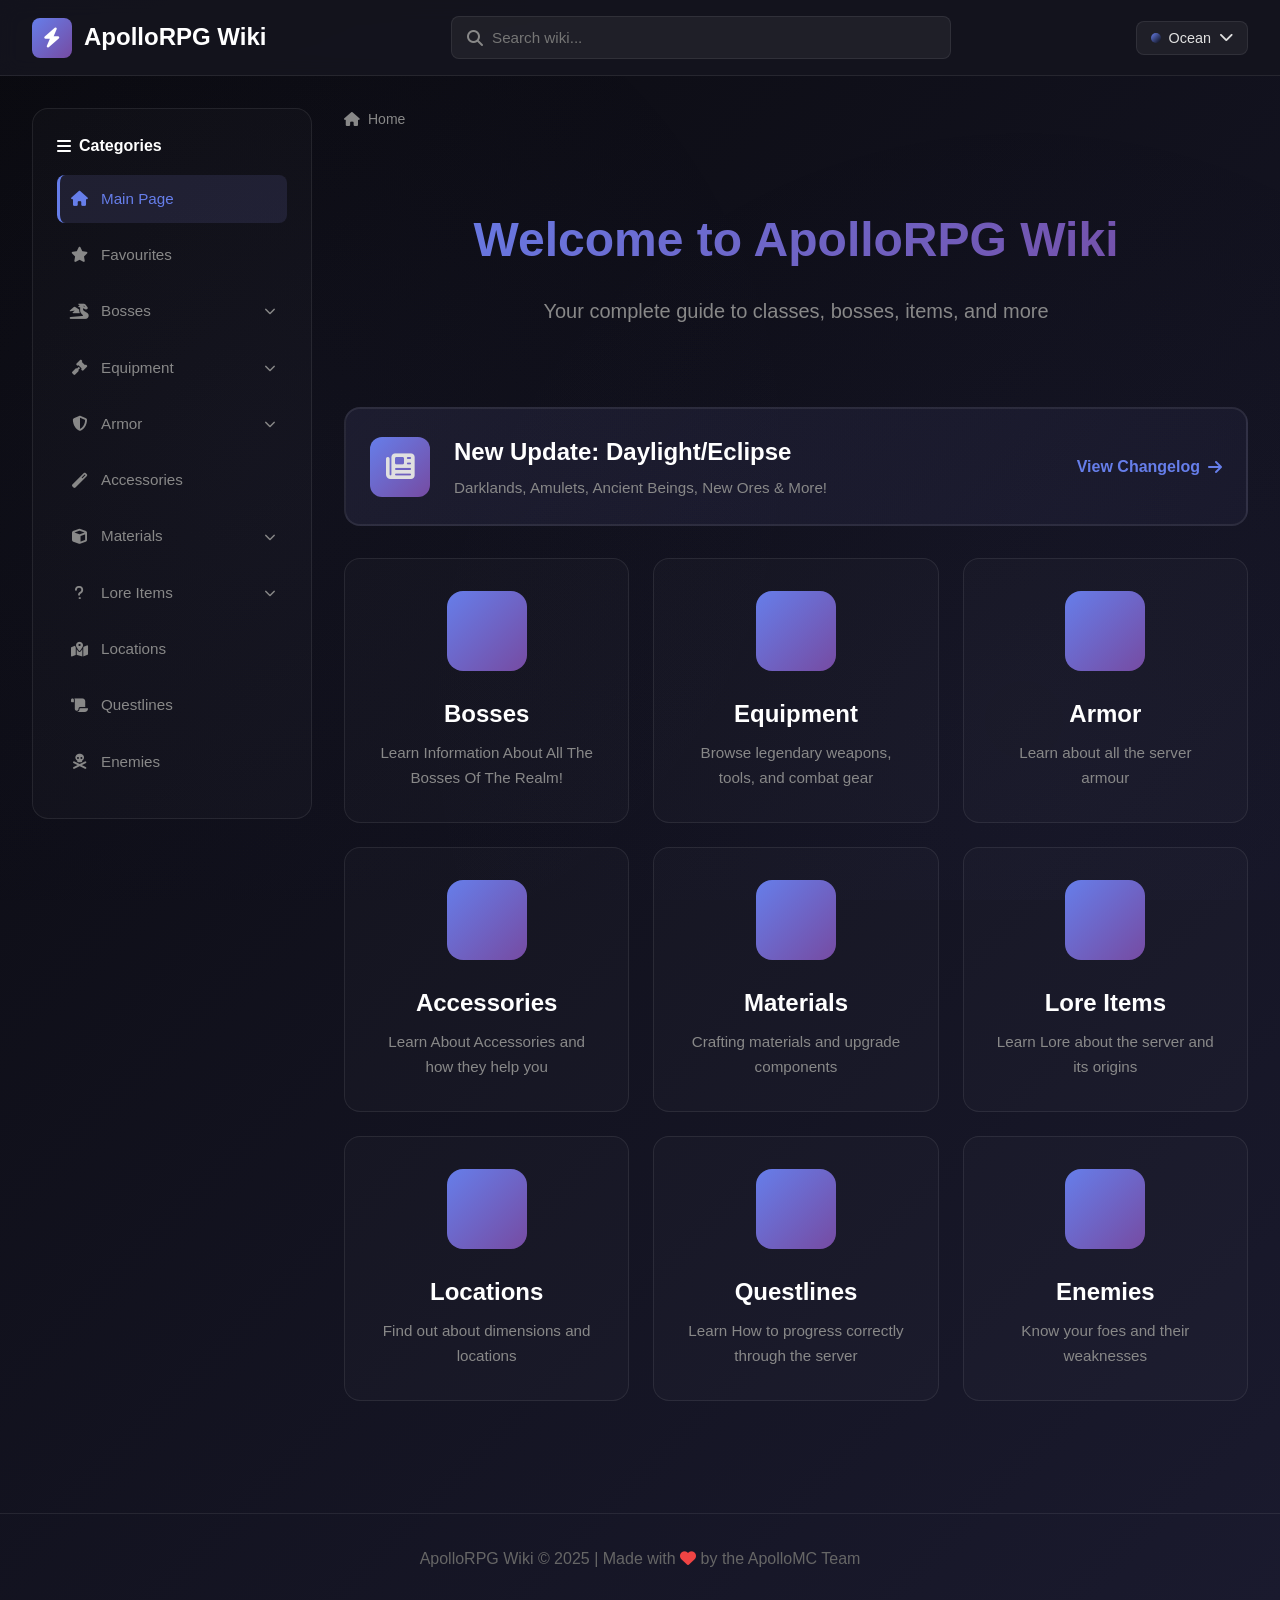
==== commit 8b17405a: "Update index.html" ====
--- a/index.html
+++ b/index.html
@@ -392,43 +392,220 @@
                     <div id="updateModal" class="modal">
                         <div class="modal-overlay" onclick="closeUpdateModal()"></div>
                         <div class="modal-container">
+                    
+                            <!-- Modal Header -->
                             <div class="modal-header">
                                 <div class="modal-header-content">
                                     <i class="fas fa-newspaper"></i>
-                                    <h2>Update Changelog</h2>
+                                    <div>
+                                        <h2>Update Changelog</h2>
+                                        <span class="modal-subtitle">ApolloRPG — Full Version History</span>
+                                    </div>
                                 </div>
                                 <button class="modal-close" onclick="closeUpdateModal()">
                                     <i class="fas fa-times"></i>
                                 </button>
                             </div>
-                            <div class="modal-body">
-                                <div class="update-card latest-rapid">
-                                    <div class="update-header">
-                                        <div class="update-title">
-                                            <span>Update: Daylight/Eclipse</span>
-                                            <span class="update-badge badge-dual-rapid">Latest + Major</span>
+                    
+                            <!-- Filter Bar -->
+                            <div class="changelog-filters">
+                                <button class="filter-btn active" data-filter="all" onclick="filterChangelog('all', this)">All</button>
+                                <button class="filter-btn" data-filter="major" onclick="filterChangelog('major', this)">Major</button>
+                                <button class="filter-btn" data-filter="minor" onclick="filterChangelog('minor', this)">Minor</button>
+                                <button class="filter-btn" data-filter="hotfix" onclick="filterChangelog('hotfix', this)">Hotfix</button>
+                                <button class="filter-btn" data-filter="launch" onclick="filterChangelog('launch', this)">Launch</button>
+                            </div>
+                    
+                            <!-- Modal Body — Timeline -->
+                            <div class="modal-body changelog-body">
+                    
+                                <!-- v2.0.0 — CURRENT / LATEST -->
+                                <div class="changelog-entry" data-type="major">
+                                    <div class="changelog-timeline">
+                                        <div class="timeline-dot dot-latest">
+                                            <i class="fas fa-star"></i>
                                         </div>
-                                        <div class="update-date">
-                                            <i class="far fa-calendar"></i>
-                                            <span>Early-Mid 2026</span>
+                                        <div class="timeline-line"></div>
+                                    </div>
+                                    <div class="changelog-card changelog-card-latest">
+                                        <div class="changelog-card-header" onclick="toggleChangelog(this)">
+                                            <div class="changelog-card-left">
+                                                <div class="changelog-version-row">
+                                                    <span class="changelog-version">v2.0.0</span>
+                                                    <span class="changelog-type-badge badge-type-major">Major</span>
+                                                    <span class="changelog-type-badge badge-type-current">
+                                                        <i class="fas fa-circle"></i> Current
+                                                    </span>
+                                                </div>
+                                                <div class="changelog-name">Daylight / Eclipse</div>
+                                                <div class="changelog-date">
+                                                    <i class="far fa-calendar"></i> Early–Mid 2026
+                                                </div>
+                                            </div>
+                                            <div class="changelog-toggle-icon">
+                                                <i class="fas fa-chevron-up"></i>
+                                            </div>
+                                        </div>
+                                        <div class="changelog-card-body expanded">
+                                            <p class="changelog-summary">
+                                                A landmark update bringing a whole new dimension, five new bosses, three new weapon tiers and sweeping progression changes.
+                                            </p>
+                    
+                                            <div class="changelog-section">
+                                                <div class="changelog-section-title added-title">
+                                                    <i class="fas fa-plus-circle"></i> Added
+                                                </div>
+                                                <ul class="changelog-list">
+                                                    <li class="cl-added"><strong>New Bosses:</strong> Gunmar The Black, Bular The Butcher, Angor Rot, Changeling, Infernax The Ancient</li>
+                                                    <li class="cl-added"><strong>New Dimension:</strong> Darklands</li>
+                                                    <li class="cl-added"><strong>New Weapons:</strong> Daylight, Eclipse, Moonlight</li>
+                                                    <li class="cl-added"><strong>New Armor Sets:</strong> Daylight Armour, Eclipse Armour, Moonlight Armour + New Vanity Sets</li>
+                                                    <li class="cl-added"><strong>New Materials:</strong> Awakenings (Boss Lore), New Metals and Gemstones</li>
+                                                    <li class="cl-added"><strong>New Accessories:</strong> Improved Crystals, New Crystal variants</li>
+                                                </ul>
+                                            </div>
+                    
+                                            <div class="changelog-section">
+                                                <div class="changelog-section-title changed-title">
+                                                    <i class="fas fa-pen"></i> Changed
+                                                </div>
+                                                <ul class="changelog-list">
+                                                    <li class="cl-changed"><strong>Rebalanced:</strong> Full progression rework + old boss rebalance</li>
+                                                    <li class="cl-changed"><strong>Renamed:</strong> Corrupted King</li>
+                                                    <li class="cl-changed"><strong>Reworked:</strong> Plot and Boss Summon system</li>
+                                                </ul>
+                                            </div>
+                    
+                                            <div class="changelog-section">
+                                                <div class="changelog-section-title fixed-title">
+                                                    <i class="fas fa-wrench"></i> Fixed
+                                                </div>
+                                                <ul class="changelog-list">
+                                                    <li class="cl-fixed">Join ApolloRPG now and check the new update for yourself!</li>
+                                                </ul>
+                                            </div>
                                         </div>
                                     </div>
-                                    <div class="update-description">
-                                        The Daylight/Eclipse update brings a new dimension, bosses and expanded content!
+                                </div>
+                    
+                                <!-- v1.1.0 — Major: The Awakening -->
+                                <div class="changelog-entry" data-type="major">
+                                    <div class="changelog-timeline">
+                                        <div class="timeline-dot dot-major"></div>
+                                        <div class="timeline-line"></div>
                                     </div>
-                                    <ul class="update-features">
-                                        <li class="added"><strong>New Bosses:</strong> Gunmar The Black, Bular The Butcher, Angor Rot, Changeling, Infernax The Ancient</li>
-                                        <li class="added"><strong>New Dimension:</strong> Darklands</li>
-                                        <li class="added"><strong>New Weapons:</strong> Daylight, Eclipse, Moonlight</li>
-                                        <li class="added"><strong>New Armor Set:</strong> Daylight Armour, Eclipse Armour, Moonlight Armour, New Vanity Sets</li>
-                                        <li class="added"><strong>New Materials:</strong> Added Awakenings (Boss Lore), Added New Metals and Gemstones</li>
-                                        <li class="added"><strong>New Accessories:</strong> Improved Crystals and Added New Crystals</li>
-                                        <li class="changed"><strong>Rebalanced:</strong> The Progression and the Rest of the old Bosses</li>
-                                        <li class="changed"><strong>Changes:</strong> Renamed Corrupted King, Plot Rework, Boss Summon Rework.</li>
-                                        <li class="fixed"><strong>Check It Out!</strong> Join ApolloRPG now and check the new update for yourself!</li>
-                                    </ul>
+                                    <div class="changelog-card">
+                                        <div class="changelog-card-header" onclick="toggleChangelog(this)">
+                                            <div class="changelog-card-left">
+                                                <div class="changelog-version-row">
+                                                    <span class="changelog-version">v1.1.0</span>
+                                                    <span class="changelog-type-badge badge-type-major">Major</span>
+                                                </div>
+                                                <div class="changelog-name">The Awakening</div>
+                                                <div class="changelog-date">
+                                                    <i class="far fa-calendar"></i> Late 2025
+                                                </div>
+                                            </div>
+                                            <div class="changelog-toggle-icon">
+                                                <i class="fas fa-chevron-down"></i>
+                                            </div>
+                                        </div>
+                                        <div class="changelog-card-body">
+                                            <p class="changelog-summary">
+                                                Introduced awakened boss forms, an expanded lore system and the crystal accessory tier.
+                                            </p>
+                    
+                                            <div class="changelog-section">
+                                                <div class="changelog-section-title added-title">
+                                                    <i class="fas fa-plus-circle"></i> Added
+                                                </div>
+                                                <ul class="changelog-list">
+                                                    <li class="cl-added"><strong>Awakened Bosses:</strong> Powered-up forms for the existing roster</li>
+                                                    <li class="cl-added"><strong>Lore Chapters:</strong> New story content and boss lore entries</li>
+                                                    <li class="cl-added"><strong>Crystals:</strong> Introduced the crystal accessory system</li>
+                                                </ul>
+                                            </div>
+                    
+                                            <div class="changelog-section">
+                                                <div class="changelog-section-title changed-title">
+                                                    <i class="fas fa-pen"></i> Changed
+                                                </div>
+                                                <ul class="changelog-list">
+                                                    <li class="cl-changed"><strong>Rebalanced:</strong> Early game difficulty curve</li>
+                                                    <li class="cl-changed"><strong>Reworked:</strong> Boss summon mechanics</li>
+                                                </ul>
+                                            </div>
+                                        </div>
+                                    </div>
                                 </div>
-                            </div>
+                    
+                                <!-- v1.0.0 — Launch: Origins -->
+                                <div class="changelog-entry" data-type="launch">
+                                    <div class="changelog-timeline">
+                                        <div class="timeline-dot dot-launch"></div>
+                                    </div>
+                                    <div class="changelog-card">
+                                        <div class="changelog-card-header" onclick="toggleChangelog(this)">
+                                            <div class="changelog-card-left">
+                                                <div class="changelog-version-row">
+                                                    <span class="changelog-version">v1.0.0</span>
+                                                    <span class="changelog-type-badge badge-type-launch">Launch</span>
+                                                </div>
+                                                <div class="changelog-name">Origins</div>
+                                                <div class="changelog-date">
+                                                    <i class="far fa-calendar"></i> Mid 2025
+                                                </div>
+                                            </div>
+                                            <div class="changelog-toggle-icon">
+                                                <i class="fas fa-chevron-down"></i>
+                                            </div>
+                                        </div>
+                                        <div class="changelog-card-body">
+                                            <p class="changelog-summary">
+                                                The original launch of ApolloRPG — core progression, the first boss roster and base dimensions.
+                                            </p>
+                    
+                                            <div class="changelog-section">
+                                                <div class="changelog-section-title added-title">
+                                                    <i class="fas fa-plus-circle"></i> Added
+                                                </div>
+                                                <ul class="changelog-list">
+                                                    <li class="cl-added"><strong>Core Systems:</strong> Full progression from Pre-Hardmode to Hardmode</li>
+                                                    <li class="cl-added"><strong>Bosses:</strong> Initial Pre-Hardmode and Hardmode boss roster</li>
+                                                    <li class="cl-added"><strong>Locations:</strong> Starting dimensions and zones</li>
+                                                    <li class="cl-added"><strong>Equipment:</strong> Base weapons, armour and accessories</li>
+                                                </ul>
+                                            </div>
+                                        </div>
+                                    </div>
+                                </div>
+                    
+                            </div>
+                    
+                            <!-- Stats Footer -->
+                            <div class="changelog-footer">
+                                <div class="changelog-stat">
+                                    <span class="changelog-stat-value">3</span>
+                                    <span class="changelog-stat-label">Updates</span>
+                                </div>
+                                <div class="changelog-stat">
+                                    <span class="changelog-stat-value">8+</span>
+                                    <span class="changelog-stat-label">Bosses Added</span>
+                                </div>
+                                <div class="changelog-stat">
+                                    <span class="changelog-stat-value">2</span>
+                                    <span class="changelog-stat-label">Dimensions</span>
+                                </div>
+                                <div class="changelog-stat">
+                                    <span class="changelog-stat-value">6+</span>
+                                    <span class="changelog-stat-label">Armor Sets</span>
+                                </div>
+                                <div class="changelog-stat">
+                                    <span class="changelog-stat-value">v2.0.0</span>
+                                    <span class="changelog-stat-label">Latest Version</span>
+                                </div>
+                            </div>
+                    
                         </div>
                     </div>
 
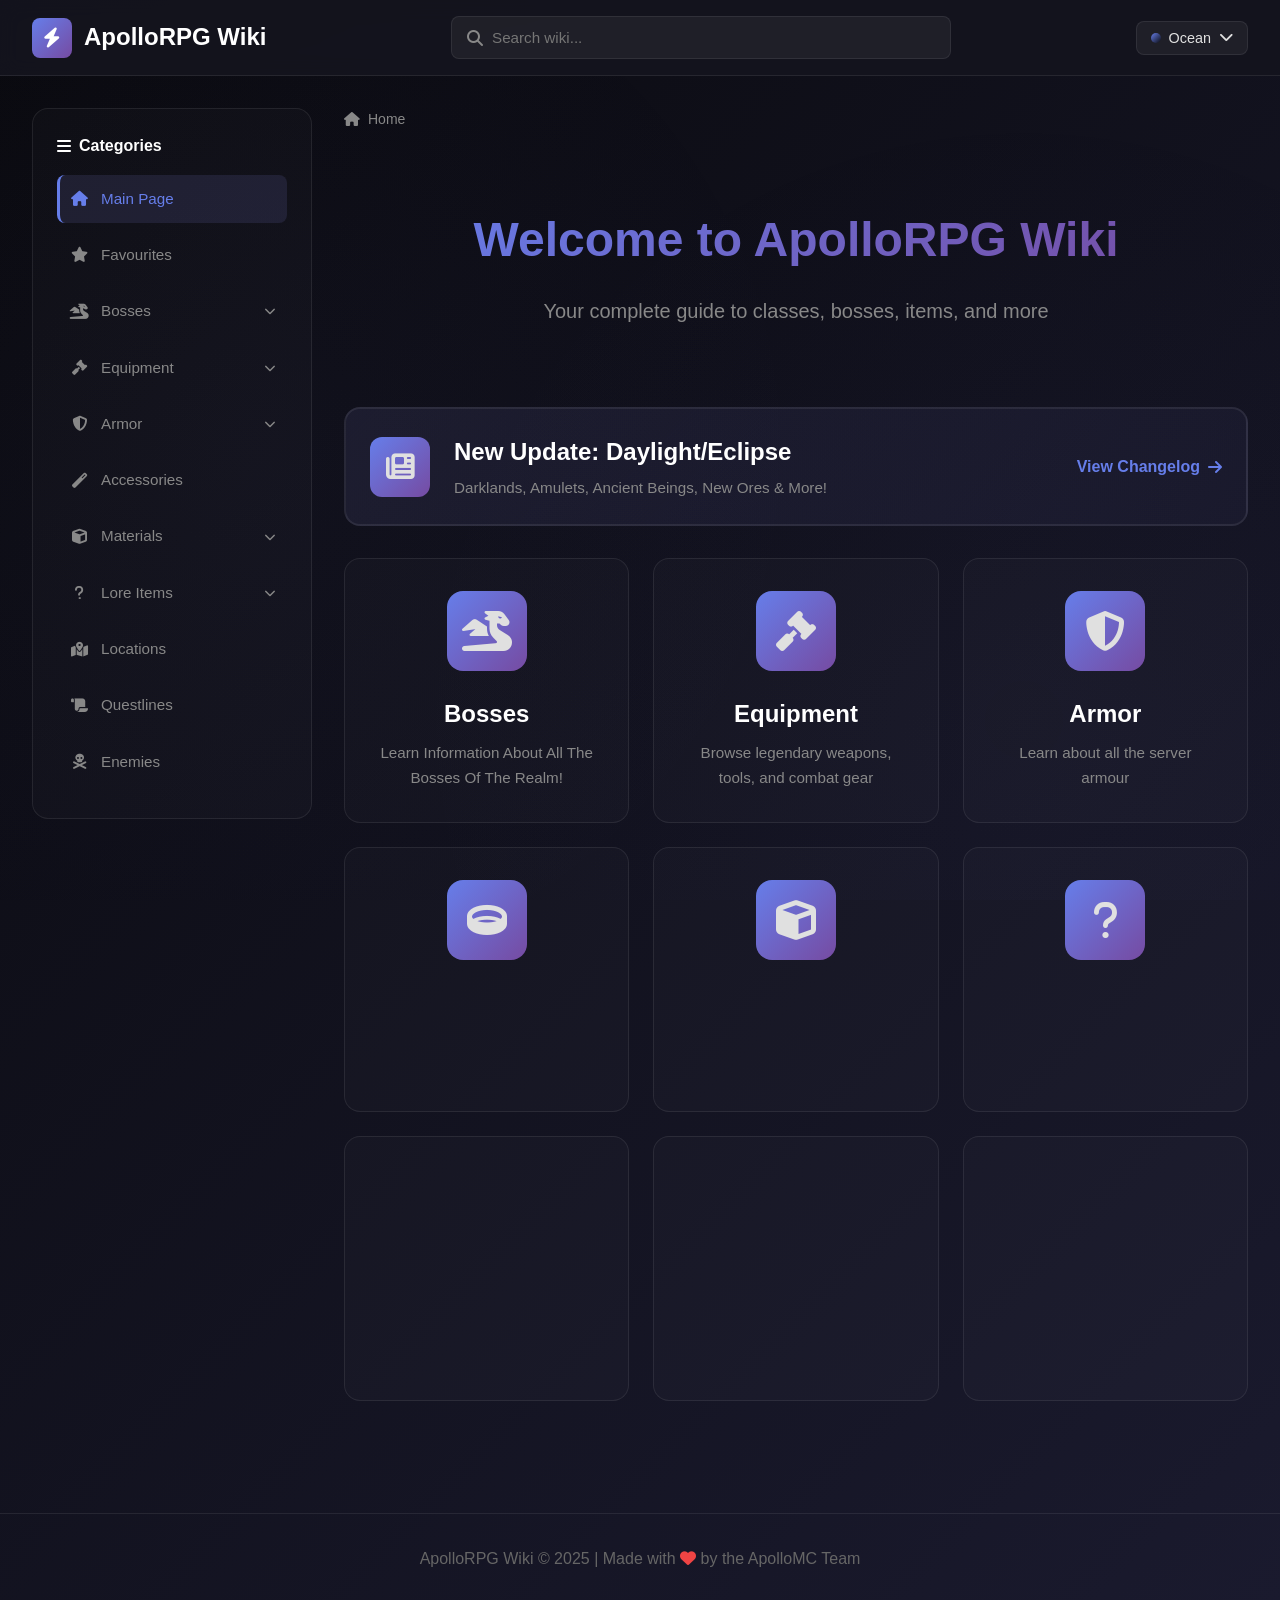
==== commit 68f5f0ea: "Update index.html" ====
--- a/index.html
+++ b/index.html
@@ -365,249 +365,744 @@
 
                 <!-- HOME VIEW (hero MUST be inside here) -->
                 <div id="homeView">
-                    <div class="wiki-hero">
-                        <h1>Welcome to ApolloRPG Wiki</h1>
-                        <p>
-                            Your complete guide to classes, bosses, items, and
-                            more
-                        </p>
-                    </div>
-
-                    <div class="update-log-banner" onclick="openUpdateModal()">
-                        <div class="update-banner-content">
-                            <div class="update-banner-icon">
-                                <i class="fas fa-newspaper"></i>
-                            </div>
-                            <div class="update-banner-text">
-                                <h3>New Update: Daylight/Eclipse</h3>
-                                <p>Darklands, Amulets, Ancient Beings, New Ores & More!</p>
-                            </div>
-                            <div class="update-banner-cta">
-                                <span>View Changelog</span>
-                                <i class="fas fa-arrow-right"></i>
-                            </div>
-                        </div>
-                    </div>
-                    
-                    <div id="updateModal" class="modal">
-                        <div class="modal-overlay" onclick="closeUpdateModal()"></div>
-                        <div class="modal-container">
-                    
-                            <!-- Modal Header -->
-                            <div class="modal-header">
-                                <div class="modal-header-content">
-                                    <i class="fas fa-newspaper"></i>
-                                    <div>
-                                        <h2>Update Changelog</h2>
-                                        <span class="modal-subtitle">ApolloRPG — Full Version History</span>
-                                    </div>
-                                </div>
-                                <button class="modal-close" onclick="closeUpdateModal()">
-                                    <i class="fas fa-times"></i>
-                                </button>
-                            </div>
-                    
-                            <!-- Filter Bar -->
-                            <div class="changelog-filters">
-                                <button class="filter-btn active" data-filter="all" onclick="filterChangelog('all', this)">All</button>
-                                <button class="filter-btn" data-filter="major" onclick="filterChangelog('major', this)">Major</button>
-                                <button class="filter-btn" data-filter="minor" onclick="filterChangelog('minor', this)">Minor</button>
-                                <button class="filter-btn" data-filter="hotfix" onclick="filterChangelog('hotfix', this)">Hotfix</button>
-                                <button class="filter-btn" data-filter="launch" onclick="filterChangelog('launch', this)">Launch</button>
-                            </div>
-                    
-                            <!-- Modal Body — Timeline -->
-                            <div class="modal-body changelog-body">
-                    
-                                <!-- v2.0.0 — CURRENT / LATEST -->
-                                <div class="changelog-entry" data-type="major">
-                                    <div class="changelog-timeline">
-                                        <div class="timeline-dot dot-latest">
-                                            <i class="fas fa-star"></i>
-                                        </div>
-                                        <div class="timeline-line"></div>
-                                    </div>
-                                    <div class="changelog-card changelog-card-latest">
-                                        <div class="changelog-card-header" onclick="toggleChangelog(this)">
-                                            <div class="changelog-card-left">
-                                                <div class="changelog-version-row">
-                                                    <span class="changelog-version">v2.0.0</span>
-                                                    <span class="changelog-type-badge badge-type-major">Major</span>
-                                                    <span class="changelog-type-badge badge-type-current">
-                                                        <i class="fas fa-circle"></i> Current
-                                                    </span>
-                                                </div>
-                                                <div class="changelog-name">Daylight / Eclipse</div>
-                                                <div class="changelog-date">
-                                                    <i class="far fa-calendar"></i> Early–Mid 2026
-                                                </div>
-                                            </div>
-                                            <div class="changelog-toggle-icon">
-                                                <i class="fas fa-chevron-up"></i>
-                                            </div>
-                                        </div>
-                                        <div class="changelog-card-body expanded">
-                                            <p class="changelog-summary">
-                                                A landmark update bringing a whole new dimension, five new bosses, three new weapon tiers and sweeping progression changes.
-                                            </p>
-                    
-                                            <div class="changelog-section">
-                                                <div class="changelog-section-title added-title">
-                                                    <i class="fas fa-plus-circle"></i> Added
-                                                </div>
-                                                <ul class="changelog-list">
-                                                    <li class="cl-added"><strong>New Bosses:</strong> Gunmar The Black, Bular The Butcher, Angor Rot, Changeling, Infernax The Ancient</li>
-                                                    <li class="cl-added"><strong>New Dimension:</strong> Darklands</li>
-                                                    <li class="cl-added"><strong>New Weapons:</strong> Daylight, Eclipse, Moonlight</li>
-                                                    <li class="cl-added"><strong>New Armor Sets:</strong> Daylight Armour, Eclipse Armour, Moonlight Armour + New Vanity Sets</li>
-                                                    <li class="cl-added"><strong>New Materials:</strong> Awakenings (Boss Lore), New Metals and Gemstones</li>
-                                                    <li class="cl-added"><strong>New Accessories:</strong> Improved Crystals, New Crystal variants</li>
-                                                </ul>
-                                            </div>
-                    
-                                            <div class="changelog-section">
-                                                <div class="changelog-section-title changed-title">
-                                                    <i class="fas fa-pen"></i> Changed
-                                                </div>
-                                                <ul class="changelog-list">
-                                                    <li class="cl-changed"><strong>Rebalanced:</strong> Full progression rework + old boss rebalance</li>
-                                                    <li class="cl-changed"><strong>Renamed:</strong> Corrupted King</li>
-                                                    <li class="cl-changed"><strong>Reworked:</strong> Plot and Boss Summon system</li>
-                                                </ul>
-                                            </div>
-                    
-                                            <div class="changelog-section">
-                                                <div class="changelog-section-title fixed-title">
-                                                    <i class="fas fa-wrench"></i> Fixed
-                                                </div>
-                                                <ul class="changelog-list">
-                                                    <li class="cl-fixed">Join ApolloRPG now and check the new update for yourself!</li>
-                                                </ul>
-                                            </div>
-                                        </div>
-                                    </div>
-                                </div>
-                    
-                                <!-- v1.1.0 — Major: The Awakening -->
-                                <div class="changelog-entry" data-type="major">
-                                    <div class="changelog-timeline">
-                                        <div class="timeline-dot dot-major"></div>
-                                        <div class="timeline-line"></div>
-                                    </div>
-                                    <div class="changelog-card">
-                                        <div class="changelog-card-header" onclick="toggleChangelog(this)">
-                                            <div class="changelog-card-left">
-                                                <div class="changelog-version-row">
-                                                    <span class="changelog-version">v1.1.0</span>
-                                                    <span class="changelog-type-badge badge-type-major">Major</span>
-                                                </div>
-                                                <div class="changelog-name">The Awakening</div>
-                                                <div class="changelog-date">
-                                                    <i class="far fa-calendar"></i> Late 2025
-                                                </div>
-                                            </div>
-                                            <div class="changelog-toggle-icon">
-                                                <i class="fas fa-chevron-down"></i>
-                                            </div>
-                                        </div>
-                                        <div class="changelog-card-body">
-                                            <p class="changelog-summary">
-                                                Introduced awakened boss forms, an expanded lore system and the crystal accessory tier.
-                                            </p>
-                    
-                                            <div class="changelog-section">
-                                                <div class="changelog-section-title added-title">
-                                                    <i class="fas fa-plus-circle"></i> Added
-                                                </div>
-                                                <ul class="changelog-list">
-                                                    <li class="cl-added"><strong>Awakened Bosses:</strong> Powered-up forms for the existing roster</li>
-                                                    <li class="cl-added"><strong>Lore Chapters:</strong> New story content and boss lore entries</li>
-                                                    <li class="cl-added"><strong>Crystals:</strong> Introduced the crystal accessory system</li>
-                                                </ul>
-                                            </div>
-                    
-                                            <div class="changelog-section">
-                                                <div class="changelog-section-title changed-title">
-                                                    <i class="fas fa-pen"></i> Changed
-                                                </div>
-                                                <ul class="changelog-list">
-                                                    <li class="cl-changed"><strong>Rebalanced:</strong> Early game difficulty curve</li>
-                                                    <li class="cl-changed"><strong>Reworked:</strong> Boss summon mechanics</li>
-                                                </ul>
-                                            </div>
-                                        </div>
-                                    </div>
-                                </div>
-                    
-                                <!-- v1.0.0 — Launch: Origins -->
-                                <div class="changelog-entry" data-type="launch">
-                                    <div class="changelog-timeline">
-                                        <div class="timeline-dot dot-launch"></div>
-                                    </div>
-                                    <div class="changelog-card">
-                                        <div class="changelog-card-header" onclick="toggleChangelog(this)">
-                                            <div class="changelog-card-left">
-                                                <div class="changelog-version-row">
-                                                    <span class="changelog-version">v1.0.0</span>
-                                                    <span class="changelog-type-badge badge-type-launch">Launch</span>
-                                                </div>
-                                                <div class="changelog-name">Origins</div>
-                                                <div class="changelog-date">
-                                                    <i class="far fa-calendar"></i> Mid 2025
-                                                </div>
-                                            </div>
-                                            <div class="changelog-toggle-icon">
-                                                <i class="fas fa-chevron-down"></i>
-                                            </div>
-                                        </div>
-                                        <div class="changelog-card-body">
-                                            <p class="changelog-summary">
-                                                The original launch of ApolloRPG — core progression, the first boss roster and base dimensions.
-                                            </p>
-                    
-                                            <div class="changelog-section">
-                                                <div class="changelog-section-title added-title">
-                                                    <i class="fas fa-plus-circle"></i> Added
-                                                </div>
-                                                <ul class="changelog-list">
-                                                    <li class="cl-added"><strong>Core Systems:</strong> Full progression from Pre-Hardmode to Hardmode</li>
-                                                    <li class="cl-added"><strong>Bosses:</strong> Initial Pre-Hardmode and Hardmode boss roster</li>
-                                                    <li class="cl-added"><strong>Locations:</strong> Starting dimensions and zones</li>
-                                                    <li class="cl-added"><strong>Equipment:</strong> Base weapons, armour and accessories</li>
-                                                </ul>
-                                            </div>
-                                        </div>
-                                    </div>
-                                </div>
-                    
-                            </div>
-                    
-                            <!-- Stats Footer -->
-                            <div class="changelog-footer">
-                                <div class="changelog-stat">
-                                    <span class="changelog-stat-value">3</span>
-                                    <span class="changelog-stat-label">Updates</span>
-                                </div>
-                                <div class="changelog-stat">
-                                    <span class="changelog-stat-value">8+</span>
-                                    <span class="changelog-stat-label">Bosses Added</span>
-                                </div>
-                                <div class="changelog-stat">
-                                    <span class="changelog-stat-value">2</span>
-                                    <span class="changelog-stat-label">Dimensions</span>
-                                </div>
-                                <div class="changelog-stat">
-                                    <span class="changelog-stat-value">6+</span>
-                                    <span class="changelog-stat-label">Armor Sets</span>
-                                </div>
-                                <div class="changelog-stat">
-                                    <span class="changelog-stat-value">v2.0.0</span>
-                                    <span class="changelog-stat-label">Latest Version</span>
-                                </div>
-                            </div>
-                    
-                        </div>
-                    </div>
+    				<div class="wiki-hero">
+    					<h1>Welcome to ApolloRPG Wiki</h1>
+    					<p>
+    						Your complete guide to classes, bosses, items, and
+    						more
+    					</p>
+    				</div>
+    				<div class="update-log-banner" onclick="openUpdateModal()">
+    					<div class="update-banner-content">
+    						<div class="update-banner-icon">
+    							<i class="fas fa-newspaper"></i>
+    						</div>
+    						<div class="update-banner-text">
+    							<h3>New Update: Daylight/Eclipse</h3>
+    							<p>Darklands, Amulets, Ancient Beings, New Ores & More!</p>
+    						</div>
+    						<div class="update-banner-cta">
+    							<span>View Changelog</span>
+    							<i class="fas fa-arrow-right"></i>
+    						</div>
+    					</div>
+    				</div>
+    			   
+    				<div id="updateModal" class="modal">
+    					<div class="modal-overlay" onclick="closeUpdateModal()"></div>
+    					<div class="modal-container">
+    			   
+    						<!-- Modal Header -->
+    						<div class="modal-header">
+    							<div class="modal-header-content">
+    								<i class="fas fa-newspaper"></i>
+    								<div>
+    									<h2>Update Changelog</h2>
+    									<span class="modal-subtitle">ApolloRPG — Full Version History</span>
+    								</div>
+    							</div>
+    							<button class="modal-close" onclick="closeUpdateModal()">
+    								<i class="fas fa-times"></i>
+    							</button>
+    						</div>
+    			   
+    						<!-- Filter Bar -->
+    						<div class="changelog-filters">
+    							<button class="filter-btn active" data-filter="all" onclick="filterChangelog('all', this)">All</button>
+    							<button class="filter-btn" data-filter="major" onclick="filterChangelog('major', this)">Major</button>
+    							<button class="filter-btn" data-filter="minor" onclick="filterChangelog('minor', this)">Minor</button>
+    							<button class="filter-btn" data-filter="hotfix" onclick="filterChangelog('hotfix', this)">Hotfix</button>
+    							<button class="filter-btn" data-filter="launch" onclick="filterChangelog('launch', this)">Launch</button>
+    						</div>
+    			   
+    						<!-- Modal Body — Timeline -->
+    						<div class="modal-body changelog-body">
+    			   
+    							<!-- v2.0.0 — CURRENT / Rerelease -->
+    							<div class="changelog-entry" data-type="major">
+    								<div class="changelog-timeline">
+    									<div class="timeline-dot dot-latest">
+    										<i class="fas fa-star"></i>
+    									</div>
+    									<div class="timeline-line"></div>
+    								</div>
+    								<div class="changelog-card changelog-card-latest">
+    									<div class="changelog-card-header" onclick="toggleChangelog(this)">
+    										<div class="changelog-card-left">
+    											<div class="changelog-version-row">
+    												<span class="changelog-version">v2.0.0</span>
+    												<span class="changelog-type-badge badge-type-major">Major</span>
+    												<span class="changelog-type-badge badge-type-launch">Launch</span>
+    												<span class="changelog-type-badge badge-type-current">
+    													<i class="fas fa-circle"></i> Current
+    												</span>
+    											</div>
+    											<div class="changelog-name">Daylight / Eclipse</div>
+    											<div class="changelog-date">
+    												<i class="far fa-calendar"></i> Release Date Unknown
+    											</div>
+    										</div>
+    										<div class="changelog-toggle-icon">
+    											<i class="fas fa-chevron-up"></i>
+    										</div>
+    									</div>
+    									<div class="changelog-card-body expanded">
+    										<p class="changelog-summary">
+    											Official rerelease of the server as <strong>ApolloRPG</strong>. A landmark update bringing a whole new dimension, five new bosses, three new weapon tiers, sweeping progression changes, and a full world reset from the previous Mining Sim Java server.
+    										</p>
+    			   
+    										<div class="changelog-section">
+    											<div class="changelog-section-title added-title">
+    												<i class="fas fa-plus-circle"></i> Added
+    											</div>
+    											<ul class="changelog-list">
+    												<li class="cl-added"><strong>New Dimension:</strong> Darklands</li>
+    												<li class="cl-added"><strong>New Bosses:</strong> Gunmar The Black, Bular The Butcher, Angor Rot, Changeling, Infernax The Ancient</li>
+    												<li class="cl-added"><strong>New Weapons:</strong> Daylight, Eclipse, Moonlight</li>
+    												<li class="cl-added"><strong>New Armor Sets:</strong> Daylight Armour, Eclipse Armour, Moonlight Armour + New Vanity Sets</li>
+    												<li class="cl-added"><strong>New Materials:</strong> Awakenings (Boss Lore), New Metals and Gemstones</li>
+    												<li class="cl-added"><strong>New Accessories:</strong> Improved Crystals, New Crystal variants, Amulets</li>
+    												<li class="cl-added"><strong>New Ores &amp; Systems:</strong> Ancient Beings and associated content</li>
+    											</ul>
+    										</div>
+    			   
+    										<div class="changelog-section">
+    											<div class="changelog-section-title changed-title">
+    												<i class="fas fa-pen"></i> Changed
+    											</div>
+    											<ul class="changelog-list">
+    												<li class="cl-changed"><strong>Rerelease:</strong> Complete server reset and rebranding from Mining Sim Java to ApolloRPG</li>
+    												<li class="cl-changed"><strong>Rebalanced:</strong> Full progression rework + old boss rebalance</li>
+    												<li class="cl-changed"><strong>Renamed:</strong> Corrupted King</li>
+    												<li class="cl-changed"><strong>Reworked:</strong> Plot and Boss Summon system</li>
+    											</ul>
+    										</div>
+    			   
+    										<div class="changelog-section">
+    											<div class="changelog-section-title fixed-title">
+    												<i class="fas fa-wrench"></i> Fixed
+    											</div>
+    											<ul class="changelog-list">
+    												<li class="cl-fixed">Various legacy issues carried over from previous versions</li>
+    											</ul>
+    										</div>
+    									</div>
+    								</div>
+    							</div>
+    			   
+    							<!-- v1.9.9 — Preparations -->
+    							<div class="changelog-entry" data-type="minor">
+    								<div class="changelog-timeline">
+    									<div class="timeline-dot dot-minor"></div>
+    									<div class="timeline-line"></div>
+    								</div>
+    								<div class="changelog-card">
+    									<div class="changelog-card-header" onclick="toggleChangelog(this)">
+    										<div class="changelog-card-left">
+    											<div class="changelog-version-row">
+    												<span class="changelog-version">v1.9.9</span>
+    												<span class="changelog-type-badge badge-type-minor">Minor</span>
+    											</div>
+    											<div class="changelog-name">Rerelease Preparations</div>
+    											<div class="changelog-date">
+    												<i class="far fa-calendar"></i> Late 2025 / Early 2026
+    											</div>
+    										</div>
+    										<div class="changelog-toggle-icon">
+    											<i class="fas fa-chevron-down"></i>
+    										</div>
+    									</div>
+    									<div class="changelog-card-body">
+    										<p class="changelog-summary">
+    											Final preparations for the full server reset and rerelease as ApolloRPG.
+    										</p>
+    									</div>
+    								</div>
+    							</div>
+    			   
+    							<!-- v1.7.x series -->
+    							<div class="changelog-entry" data-type="major">
+    								<div class="changelog-timeline">
+    									<div class="timeline-dot dot-major"></div>
+    									<div class="timeline-line"></div>
+    								</div>
+    								<div class="changelog-card">
+    									<div class="changelog-card-header" onclick="toggleChangelog(this)">
+    										<div class="changelog-card-left">
+    											<div class="changelog-version-row">
+    												<span class="changelog-version">v1.7.0</span>
+    												<span class="changelog-type-badge badge-type-major">Major</span>
+    											</div>
+    											<div class="changelog-name">Corruption &amp; New Content</div>
+    											<div class="changelog-date">
+    												<i class="far fa-calendar"></i> 2025
+    											</div>
+    										</div>
+    										<div class="changelog-toggle-icon">
+    											<i class="fas fa-chevron-down"></i>
+    										</div>
+    									</div>
+    									<div class="changelog-card-body">
+    										<div class="changelog-section">
+    											<div class="changelog-section-title added-title">
+    												<i class="fas fa-plus-circle"></i> Added
+    											</div>
+    											<ul class="changelog-list">
+    												<li class="cl-added"><strong>Corrupt King</strong>, Lights Bane, Nights Edge, Corrupted Armour, Menacing Magmar Helmet</li>
+    												<li class="cl-added">Lore for Giant</li>
+    											</ul>
+    										</div>
+    									</div>
+    								</div>
+    							</div>
+    			   
+    							<div class="changelog-entry" data-type="minor">
+    								<div class="changelog-timeline">
+    									<div class="timeline-dot dot-minor"></div>
+    									<div class="timeline-line"></div>
+    								</div>
+    								<div class="changelog-card">
+    									<div class="changelog-card-header" onclick="toggleChangelog(this)">
+    										<div class="changelog-card-left">
+    											<div class="changelog-version-row">
+    												<span class="changelog-version">v1.7.1</span>
+    												<span class="changelog-type-badge badge-type-minor">Minor</span>
+    											</div>
+    											<div class="changelog-name">Tank Class</div>
+    											<div class="changelog-date">
+    												<i class="far fa-calendar"></i> 2025
+    											</div>
+    										</div>
+    										<div class="changelog-toggle-icon">
+    											<i class="fas fa-chevron-down"></i>
+    										</div>
+    									</div>
+    									<div class="changelog-card-body">
+    										<p class="changelog-summary">Added the Tank class.</p>
+    									</div>
+    								</div>
+    							</div>
+    			   
+    							<div class="changelog-entry" data-type="minor">
+    								<div class="changelog-timeline">
+    									<div class="timeline-dot dot-minor"></div>
+    									<div class="timeline-line"></div>
+    								</div>
+    								<div class="changelog-card">
+    									<div class="changelog-card-header" onclick="toggleChangelog(this)">
+    										<div class="changelog-card-left">
+    											<div class="changelog-version-row">
+    												<span class="changelog-version">v1.7.2</span>
+    												<span class="changelog-type-badge badge-type-minor">Minor</span>
+    											</div>
+    											<div class="changelog-name">Corruption Removal</div>
+    											<div class="changelog-date">
+    												<i class="far fa-calendar"></i> 2025
+    											</div>
+    										</div>
+    										<div class="changelog-toggle-icon">
+    											<i class="fas fa-chevron-down"></i>
+    										</div>
+    									</div>
+    									<div class="changelog-card-body">
+    										<p class="changelog-summary">Removed Corruption from the world.</p>
+    									</div>
+    								</div>
+    							</div>
+    			   
+    							<div class="changelog-entry" data-type="minor">
+    								<div class="changelog-timeline">
+    									<div class="timeline-dot dot-minor"></div>
+    									<div class="timeline-line"></div>
+    								</div>
+    								<div class="changelog-card">
+    									<div class="changelog-card-header" onclick="toggleChangelog(this)">
+    										<div class="changelog-card-left">
+    											<div class="changelog-version-row">
+    												<span class="changelog-version">v1.7.3</span>
+    												<span class="changelog-type-badge badge-type-minor">Minor</span>
+    											</div>
+    											<div class="changelog-name">Cleanup</div>
+    											<div class="changelog-date">
+    												<i class="far fa-calendar"></i> 2025
+    											</div>
+    										</div>
+    										<div class="changelog-toggle-icon">
+    											<i class="fas fa-chevron-down"></i>
+    										</div>
+    									</div>
+    									<div class="changelog-card-body">
+    										<p class="changelog-summary">Removed Incendium, Hovering Inferno, and Room of Mesmerisation.</p>
+    									</div>
+    								</div>
+    							</div>
+    			   
+    							<div class="changelog-entry" data-type="minor">
+    								<div class="changelog-timeline">
+    									<div class="timeline-dot dot-minor"></div>
+    									<div class="timeline-line"></div>
+    								</div>
+    								<div class="changelog-card">
+    									<div class="changelog-card-header" onclick="toggleChangelog(this)">
+    										<div class="changelog-card-left">
+    											<div class="changelog-version-row">
+    												<span class="changelog-version">v1.7.4</span>
+    												<span class="changelog-type-badge badge-type-minor">Minor</span>
+    											</div>
+    											<div class="changelog-name">Daylight Preparations</div>
+    											<div class="changelog-date">
+    												<i class="far fa-calendar"></i> 2025
+    											</div>
+    										</div>
+    										<div class="changelog-toggle-icon">
+    											<i class="fas fa-chevron-down"></i>
+    										</div>
+    									</div>
+    									<div class="changelog-card-body">
+    										<p class="changelog-summary">Preparations for the Daylight Update.</p>
+    									</div>
+    								</div>
+    							</div>
+    			   
+    							<div class="changelog-entry" data-type="minor">
+    								<div class="changelog-timeline">
+    									<div class="timeline-dot dot-minor"></div>
+    								</div>
+    								<div class="changelog-card">
+    									<div class="changelog-card-header" onclick="toggleChangelog(this)">
+    										<div class="changelog-card-left">
+    											<div class="changelog-version-row">
+    												<span class="changelog-version">v1.7.5</span>
+    												<span class="changelog-type-badge badge-type-minor">Minor</span>
+    											</div>
+    											<div class="changelog-name">Server Closure</div>
+    											<div class="changelog-date">
+    												<i class="far fa-calendar"></i> Late 2025
+    											</div>
+    										</div>
+    										<div class="changelog-toggle-icon">
+    											<i class="fas fa-chevron-down"></i>
+    										</div>
+    									</div>
+    									<div class="changelog-card-body">
+    										<p class="changelog-summary">Server closed due to hosting issues.</p>
+    									</div>
+    								</div>
+    							</div>
+    			   
+    							<!-- v1.6.x series -->
+    							<div class="changelog-entry" data-type="major">
+    								<div class="changelog-timeline">
+    									<div class="timeline-dot dot-major"></div>
+    									<div class="timeline-line"></div>
+    								</div>
+    								<div class="changelog-card">
+    									<div class="changelog-card-header" onclick="toggleChangelog(this)">
+    										<div class="changelog-card-left">
+    											<div class="changelog-version-row">
+    												<span class="changelog-version">v1.6.0</span>
+    												<span class="changelog-type-badge badge-type-major">Major</span>
+    											</div>
+    											<div class="changelog-name">Elementals &amp; Quests</div>
+    											<div class="changelog-date">
+    												<i class="far fa-calendar"></i> 2025
+    											</div>
+    										</div>
+    										<div class="changelog-toggle-icon">
+    											<i class="fas fa-chevron-down"></i>
+    										</div>
+    									</div>
+    									<div class="changelog-card-body">
+    										<div class="changelog-section">
+    											<div class="changelog-section-title added-title">
+    												<i class="fas fa-plus-circle"></i> Added
+    											</div>
+    											<ul class="changelog-list">
+    												<li class="cl-added">Magmar Elemental, More Quests, Magmarite, Exorcist</li>
+    												<li class="cl-added">Frost Elemental, Frost-themed content, Permafrost quest sword, Frostbite (v1.6.5)</li>
+    											</ul>
+    										</div>
+    									</div>
+    								</div>
+    							</div>
+    			   
+    							<div class="changelog-entry" data-type="minor">
+    								<div class="changelog-timeline">
+    									<div class="timeline-dot dot-minor"></div>
+    									<div class="timeline-line"></div>
+    								</div>
+    								<div class="changelog-card">
+    									<div class="changelog-card-header" onclick="toggleChangelog(this)">
+    										<div class="changelog-card-left">
+    											<div class="changelog-version-row">
+    												<span class="changelog-version">v1.6.1</span>
+    												<span class="changelog-type-badge badge-type-minor">Minor</span>
+    											</div>
+    											<div class="changelog-name">Meteor Cleanup</div>
+    											<div class="changelog-date">
+    												<i class="far fa-calendar"></i> 2025
+    											</div>
+    										</div>
+    										<div class="changelog-toggle-icon">
+    											<i class="fas fa-chevron-down"></i>
+    										</div>
+    									</div>
+    									<div class="changelog-card-body">
+    										<p class="changelog-summary">Removed Meteor Fallout.</p>
+    									</div>
+    								</div>
+    							</div>
+    			   
+    							<div class="changelog-entry" data-type="minor">
+    								<div class="changelog-timeline">
+    									<div class="timeline-dot dot-minor"></div>
+    									<div class="timeline-line"></div>
+    								</div>
+    								<div class="changelog-card">
+    									<div class="changelog-card-header" onclick="toggleChangelog(this)">
+    										<div class="changelog-card-left">
+    											<div class="changelog-version-row">
+    												<span class="changelog-version">v1.6.2</span>
+    												<span class="changelog-type-badge badge-type-minor">Minor</span>
+    											</div>
+    											<div class="changelog-name">Economy Rework</div>
+    											<div class="changelog-date">
+    												<i class="far fa-calendar"></i> 2025
+    											</div>
+    										</div>
+    										<div class="changelog-toggle-icon">
+    											<i class="fas fa-chevron-down"></i>
+    										</div>
+    									</div>
+    									<div class="changelog-card-body">
+    										<p class="changelog-summary">Economy Rework. Added Shopkeepers. Removed Shop Floor 2 and replaced it with Player Plaza.</p>
+    									</div>
+    								</div>
+    							</div>
+    			   
+    							<!-- Earlier versions -->
+    							<div class="changelog-entry" data-type="major">
+    								<div class="changelog-timeline">
+    									<div class="timeline-dot dot-major"></div>
+    									<div class="timeline-line"></div>
+    								</div>
+    								<div class="changelog-card">
+    									<div class="changelog-card-header" onclick="toggleChangelog(this)">
+    										<div class="changelog-card-left">
+    											<div class="changelog-version-row">
+    												<span class="changelog-version">v1.5.0</span>
+    												<span class="changelog-type-badge badge-type-major">Major</span>
+    											</div>
+    											<div class="changelog-name">Quests &amp; Season 2</div>
+    											<div class="changelog-date">
+    												<i class="far fa-calendar"></i> Mid 2025
+    											</div>
+    										</div>
+    										<div class="changelog-toggle-icon">
+    											<i class="fas fa-chevron-down"></i>
+    										</div>
+    									</div>
+    									<div class="changelog-card-body">
+    										<div class="changelog-section">
+    											<div class="changelog-section-title added-title">
+    												<i class="fas fa-plus-circle"></i> Added
+    											</div>
+    											<ul class="changelog-list">
+    												<li class="cl-added">Quests system</li>
+    												<li class="cl-added">New server branch: Mining Sim Java S2 (Aether, Runic Items, etc.)</li>
+    											</ul>
+    										</div>
+    									</div>
+    								</div>
+    							</div>
+    			   
+    							<div class="changelog-entry" data-type="minor">
+    								<div class="changelog-timeline">
+    									<div class="timeline-dot dot-minor"></div>
+    									<div class="timeline-line"></div>
+    								</div>
+    								<div class="changelog-card">
+    									<div class="changelog-card-header" onclick="toggleChangelog(this)">
+    										<div class="changelog-card-left">
+    											<div class="changelog-version-row">
+    												<span class="changelog-version">v1.5.2</span>
+    												<span class="changelog-type-badge badge-type-minor">Minor</span>
+    											</div>
+    											<div class="changelog-name">Meteor Event</div>
+    											<div class="changelog-date">
+    												<i class="far fa-calendar"></i> 2025
+    											</div>
+    										</div>
+    										<div class="changelog-toggle-icon">
+    											<i class="fas fa-chevron-down"></i>
+    										</div>
+    									</div>
+    									<div class="changelog-card-body">
+    										<p class="changelog-summary">Deleted MSJ S2. Meteor Event — meteor crashes into a plot near the End Portal.</p>
+    									</div>
+    								</div>
+    							</div>
+    			   
+    							<div class="changelog-entry" data-type="major">
+    								<div class="changelog-timeline">
+    									<div class="timeline-dot dot-major"></div>
+    									<div class="timeline-line"></div>
+    								</div>
+    								<div class="changelog-card">
+    									<div class="changelog-card-header" onclick="toggleChangelog(this)">
+    										<div class="changelog-card-left">
+    											<div class="changelog-version-row">
+    												<span class="changelog-version">v1.4.0</span>
+    												<span class="changelog-type-badge badge-type-major">Major</span>
+    											</div>
+    											<div class="changelog-name">Slime &amp; Giant Update</div>
+    											<div class="changelog-date">
+    												<i class="far fa-calendar"></i> 2025
+    											</div>
+    										</div>
+    										<div class="changelog-toggle-icon">
+    											<i class="fas fa-chevron-down"></i>
+    										</div>
+    									</div>
+    									<div class="changelog-card-body">
+    										<p class="changelog-summary">Added King Slime and all drops, Bandit for Undead Miner, Ultimate Pickaxe, Giant and all drops.</p>
+    									</div>
+    								</div>
+    							</div>
+    			   
+    							<div class="changelog-entry" data-type="major">
+    								<div class="changelog-timeline">
+    									<div class="timeline-dot dot-major"></div>
+    									<div class="timeline-line"></div>
+    								</div>
+    								<div class="changelog-card">
+    									<div class="changelog-card-header" onclick="toggleChangelog(this)">
+    										<div class="changelog-card-left">
+    											<div class="changelog-version-row">
+    												<span class="changelog-version">v1.3.0</span>
+    												<span class="changelog-type-badge badge-type-major">Major</span>
+    											</div>
+    											<div class="changelog-name">Skeleton &amp; Zombie Kings</div>
+    											<div class="changelog-date">
+    												<i class="far fa-calendar"></i> 2025
+    											</div>
+    										</div>
+    										<div class="changelog-toggle-icon">
+    											<i class="fas fa-chevron-down"></i>
+    										</div>
+    									</div>
+    									<div class="changelog-card-body">
+    										<p class="changelog-summary">Added Skeleton King and all related content. Added Zombie King, Undead Miner, and Enlightened Pickaxe (v1.3.2).</p>
+    									</div>
+    								</div>
+    							</div>
+    			   
+    							<div class="changelog-entry" data-type="major">
+    								<div class="changelog-timeline">
+    									<div class="timeline-dot dot-major"></div>
+    									<div class="timeline-line"></div>
+    								</div>
+    								<div class="changelog-card">
+    									<div class="changelog-card-header" onclick="toggleChangelog(this)">
+    										<div class="changelog-card-left">
+    											<div class="changelog-version-row">
+    												<span class="changelog-version">v1.2.0</span>
+    												<span class="changelog-type-badge badge-type-major">Major</span>
+    											</div>
+    											<div class="changelog-name">Nether &amp; End Expansion</div>
+    											<div class="changelog-date">
+    												<i class="far fa-calendar"></i> Late 2025
+    											</div>
+    										</div>
+    										<div class="changelog-toggle-icon">
+    											<i class="fas fa-chevron-down"></i>
+    										</div>
+    									</div>
+    									<div class="changelog-card-body">
+    										<div class="changelog-section">
+    											<div class="changelog-section-title added-title">
+    												<i class="fas fa-plus-circle"></i> Added
+    											</div>
+    											<ul class="changelog-list">
+    												<li class="cl-added">Nether &amp; End fully opened</li>
+    												<li class="cl-added">Incendium (custom Nether items)</li>
+    												<li class="cl-added">Hovering Inferno (custom boss)</li>
+    												<li class="cl-added">Shop Second Floor, Leaderboards, Room of Mesmerisation</li>
+    											</ul>
+    										</div>
+    									</div>
+    								</div>
+    							</div>
+    			   
+    							<!-- v1.1.x series -->
+    							<div class="changelog-entry" data-type="major">
+    								<div class="changelog-timeline">
+    									<div class="timeline-dot dot-major"></div>
+    									<div class="timeline-line"></div>
+    								</div>
+    								<div class="changelog-card">
+    									<div class="changelog-card-header" onclick="toggleChangelog(this)">
+    										<div class="changelog-card-left">
+    											<div class="changelog-version-row">
+    												<span class="changelog-version">v1.1.0</span>
+    												<span class="changelog-type-badge badge-type-major">Major</span>
+    											</div>
+    											<div class="changelog-name">The Awakening</div>
+    											<div class="changelog-date">
+    												<i class="far fa-calendar"></i> Late 2025
+    											</div>
+    										</div>
+    										<div class="changelog-toggle-icon">
+    											<i class="fas fa-chevron-down"></i>
+    										</div>
+    									</div>
+    									<div class="changelog-card-body">
+    										<p class="changelog-summary">
+    											New shop additions, Mega Plots, Mob Arena (for future updates), and Mob Raids (Zombies, Endermen, etc. with custom loot).
+    										</p>
+    									</div>
+    								</div>
+    							</div>
+    			   
+    							<div class="changelog-entry" data-type="minor">
+    								<div class="changelog-timeline">
+    									<div class="timeline-dot dot-minor"></div>
+    									<div class="timeline-line"></div>
+    								</div>
+    								<div class="changelog-card">
+    									<div class="changelog-card-header" onclick="toggleChangelog(this)">
+    										<div class="changelog-card-left">
+    											<div class="changelog-version-row">
+    												<span class="changelog-version">v1.1.1</span>
+    												<span class="changelog-type-badge badge-type-minor">Minor</span>
+    											</div>
+    											<div class="changelog-name">Mine Fixes</div>
+    											<div class="changelog-date">
+    												<i class="far fa-calendar"></i> Late 2025
+    											</div>
+    										</div>
+    										<div class="changelog-toggle-icon">
+    											<i class="fas fa-chevron-down"></i>
+    										</div>
+    									</div>
+    									<div class="changelog-card-body">
+    										<p class="changelog-summary">Fixed issues related to the mine.</p>
+    									</div>
+    								</div>
+    							</div>
+    			   
+    							<div class="changelog-entry" data-type="minor">
+    								<div class="changelog-timeline">
+    									<div class="timeline-dot dot-minor"></div>
+    									<div class="timeline-line"></div>
+    								</div>
+    								<div class="changelog-card">
+    									<div class="changelog-card-header" onclick="toggleChangelog(this)">
+    										<div class="changelog-card-left">
+    											<div class="changelog-version-row">
+    												<span class="changelog-version">v1.1.2</span>
+    												<span class="changelog-type-badge badge-type-minor">Minor</span>
+    											</div>
+    											<div class="changelog-name">Mine Fixes</div>
+    											<div class="changelog-date">
+    												<i class="far fa-calendar"></i> Late 2025
+    											</div>
+    										</div>
+    										<div class="changelog-toggle-icon">
+    											<i class="fas fa-chevron-down"></i>
+    										</div>
+    									</div>
+    									<div class="changelog-card-body">
+    										<p class="changelog-summary">Additional fixes related to the mine.</p>
+    									</div>
+    								</div>
+    							</div>
+    			   
+    							<div class="changelog-entry" data-type="minor">
+    								<div class="changelog-timeline">
+    									<div class="timeline-dot dot-minor"></div>
+    									<div class="timeline-line"></div>
+    								</div>
+    								<div class="changelog-card">
+    									<div class="changelog-card-header" onclick="toggleChangelog(this)">
+    										<div class="changelog-card-left">
+    											<div class="changelog-version-row">
+    												<span class="changelog-version">v1.1.3</span>
+    												<span class="changelog-type-badge badge-type-minor">Minor</span>
+    											</div>
+    											<div class="changelog-name">Shop Update</div>
+    											<div class="changelog-date">
+    												<i class="far fa-calendar"></i> Late 2025
+    											</div>
+    										</div>
+    										<div class="changelog-toggle-icon">
+    											<i class="fas fa-chevron-down"></i>
+    										</div>
+    									</div>
+    									<div class="changelog-card-body">
+    										<p class="changelog-summary">Added new items to the shop.</p>
+    									</div>
+    								</div>
+    							</div>
+    			   
+    							<!-- v1.0.0 — Launch -->
+    							<div class="changelog-entry" data-type="launch">
+    								<div class="changelog-timeline">
+    									<div class="timeline-dot dot-launch"></div>
+    								</div>
+    								<div class="changelog-card">
+    									<div class="changelog-card-header" onclick="toggleChangelog(this)">
+    										<div class="changelog-card-left">
+    											<div class="changelog-version-row">
+    												<span class="changelog-version">v1.0.0</span>
+    												<span class="changelog-type-badge badge-type-launch">Launch</span>
+    											</div>
+    											<div class="changelog-name">Origins</div>
+    											<div class="changelog-date">
+    												<i class="far fa-calendar"></i> Mid 2025
+    											</div>
+    										</div>
+    										<div class="changelog-toggle-icon">
+    											<i class="fas fa-chevron-down"></i>
+    										</div>
+    									</div>
+    									<div class="changelog-card-body">
+    										<p class="changelog-summary">
+    											The server originally launched as <strong>Mining Sim Java</strong>, an official port of the popular PS3 Minecraft world "Mining Sim". At launch it only contained core features: Animal Farm, Small Plots, Large Plots, and the Mine. Many features present in later versions were not yet implemented.
+    										</p>
+    									</div>
+    								</div>
+    							</div>
+    			   
+    						</div>
+    			   
+    						<!-- Stats Footer -->
+    						<div class="changelog-footer">
+    							<div class="changelog-stat">
+    								<span class="changelog-stat-value">20+</span>
+    								<span class="changelog-stat-label">Updates</span>
+    							</div>
+    							<div class="changelog-stat">
+    								<span class="changelog-stat-value">15+</span>
+    								<span class="changelog-stat-label">Bosses Added</span>
+    							</div>
+    							<div class="changelog-stat">
+    								<span class="changelog-stat-value">4+</span>
+    								<span class="changelog-stat-label">Dimensions</span>
+    							</div>
+    							<div class="changelog-stat">
+    								<span class="changelog-stat-value">10+</span>
+    								<span class="changelog-stat-label">Armor Sets</span>
+    							</div>
+    							<div class="changelog-stat">
+    								<span class="changelog-stat-value">v2.0.0</span>
+    								<span class="changelog-stat-label">Latest Version</span>
+    							</div>
+    						</div>
+    			   
+    					</div>
+    				</div>
+    			</div>
 
                     <div id="recentlyViewedSection" style="display:none; margin-bottom: var(--spacing-xl);">
                         <h2 style="font-size:1.5rem; color:#fff; margin-bottom: var(--spacing-lg);">
--- a/style.css
+++ b/style.css
@@ -1741,6 +1741,387 @@
 }
 
 /* ========================================
+   CHANGELOG MODAL
+   ======================================== */
+
+.modal-subtitle {
+    font-size: 0.8rem;
+    color: var(--text-secondary);
+    display: block;
+    margin-top: 2px;
+}
+
+/* Filter bar */
+.changelog-filters {
+    display: flex;
+    gap: 8px;
+    padding: 12px var(--spacing-xl);
+    border-bottom: 1px solid var(--border-color);
+    background: rgba(255,255,255,0.01);
+    flex-wrap: wrap;
+}
+
+.filter-btn {
+    padding: 5px 14px;
+    border-radius: 20px;
+    border: 1px solid var(--border-color);
+    background: transparent;
+    color: var(--text-secondary);
+    font-size: 0.8rem;
+    cursor: pointer;
+    transition: var(--transition);
+}
+
+.filter-btn:hover {
+    border-color: var(--accent-primary);
+    color: var(--accent-primary);
+}
+
+.filter-btn.active {
+    background: var(--accent-primary);
+    border-color: var(--accent-primary);
+    color: #000;
+    font-weight: 600;
+}
+
+/* Timeline layout */
+.changelog-body {
+    display: flex;
+    flex-direction: column;
+    gap: 0;
+    padding: var(--spacing-xl);
+}
+
+.changelog-entry {
+    display: flex;
+    gap: var(--spacing-lg);
+    position: relative;
+}
+
+.changelog-entry.hidden-entry {
+    display: none;
+}
+
+/* Timeline column */
+.changelog-timeline {
+    display: flex;
+    flex-direction: column;
+    align-items: center;
+    flex-shrink: 0;
+    width: 32px;
+}
+
+.timeline-dot {
+    width: 32px;
+    height: 32px;
+    border-radius: 50%;
+    display: flex;
+    align-items: center;
+    justify-content: center;
+    font-size: 0.75rem;
+    flex-shrink: 0;
+    z-index: 1;
+    border: 2px solid;
+}
+
+.dot-latest {
+    background: linear-gradient(135deg, #FFD700, #FF6B6B);
+    border-color: #FFD700;
+    color: #000;
+    box-shadow: 0 0 12px rgba(255,215,0,0.5);
+    animation: dotPulse 2s infinite;
+}
+
+@keyframes dotPulse {
+    0%, 100% { box-shadow: 0 0 8px rgba(255,215,0,0.5); }
+    50% { box-shadow: 0 0 20px rgba(255,215,0,0.9); }
+}
+
+.dot-major {
+    background: rgba(255,107,107,0.15);
+    border-color: #FF6B6B;
+    color: #FF6B6B;
+}
+
+.dot-minor {
+    background: rgba(78,205,196,0.15);
+    border-color: #4ECDC4;
+    color: #4ECDC4;
+}
+
+.dot-hotfix {
+    background: rgba(239,68,68,0.15);
+    border-color: #ef4444;
+    color: #ef4444;
+}
+
+.dot-launch {
+    background: rgba(168,85,247,0.15);
+    border-color: #a855f7;
+    color: #a855f7;
+}
+
+.timeline-line {
+    width: 2px;
+    flex: 1;
+    min-height: 20px;
+    background: var(--border-color);
+    margin: 4px 0;
+}
+
+/* Card column */
+.changelog-card {
+    flex: 1;
+    background: var(--bg-card);
+    border: 1px solid var(--border-color);
+    border-radius: var(--radius-md);
+    margin-bottom: var(--spacing-lg);
+    overflow: hidden;
+    transition: border-color 0.2s;
+}
+
+.changelog-card:hover {
+    border-color: var(--border-hover);
+}
+
+.changelog-card-latest {
+    border-color: rgba(255,215,0,0.3);
+}
+
+.changelog-card-latest:hover {
+    border-color: rgba(255,215,0,0.6);
+}
+
+.changelog-card-header {
+    display: flex;
+    align-items: center;
+    justify-content: space-between;
+    padding: var(--spacing-lg);
+    cursor: pointer;
+    user-select: none;
+    transition: background 0.15s;
+}
+
+.changelog-card-header:hover {
+    background: rgba(255,255,255,0.02);
+}
+
+.changelog-card-left {
+    display: flex;
+    flex-direction: column;
+    gap: 4px;
+}
+
+.changelog-version-row {
+    display: flex;
+    align-items: center;
+    gap: 8px;
+    flex-wrap: wrap;
+}
+
+.changelog-version {
+    font-size: 0.8rem;
+    font-family: monospace;
+    color: var(--text-tertiary);
+    background: rgba(255,255,255,0.05);
+    padding: 2px 8px;
+    border-radius: 4px;
+    border: 1px solid var(--border-color);
+}
+
+.changelog-name {
+    font-size: 1.2rem;
+    font-weight: 700;
+    color: #fff;
+}
+
+.changelog-date {
+    font-size: 0.8rem;
+    color: var(--text-tertiary);
+    display: flex;
+    align-items: center;
+    gap: 5px;
+}
+
+.changelog-toggle-icon {
+    color: var(--text-tertiary);
+    font-size: 0.85rem;
+    transition: transform 0.25s ease;
+    flex-shrink: 0;
+}
+
+/* Type badges */
+.changelog-type-badge {
+    font-size: 0.65rem;
+    font-weight: 700;
+    text-transform: uppercase;
+    letter-spacing: 0.08em;
+    padding: 3px 10px;
+    border-radius: 20px;
+}
+
+.badge-type-major {
+    background: rgba(255,107,107,0.15);
+    color: #FF6B6B;
+    border: 1px solid rgba(255,107,107,0.3);
+}
+
+.badge-type-minor {
+    background: rgba(78,205,196,0.15);
+    color: #4ECDC4;
+    border: 1px solid rgba(78,205,196,0.3);
+}
+
+.badge-type-hotfix {
+    background: rgba(239,68,68,0.15);
+    color: #ef4444;
+    border: 1px solid rgba(239,68,68,0.3);
+}
+
+.badge-type-launch {
+    background: rgba(168,85,247,0.15);
+    color: #a855f7;
+    border: 1px solid rgba(168,85,247,0.3);
+}
+
+.badge-type-current {
+    background: linear-gradient(135deg, rgba(255,215,0,0.2), rgba(255,107,107,0.2));
+    color: #FFD700;
+    border: 1px solid rgba(255,215,0,0.4);
+    animation: currentBadgePulse 2s infinite;
+}
+
+@keyframes currentBadgePulse {
+    0%, 100% { opacity: 1; }
+    50% { opacity: 0.7; }
+}
+
+/* Card body — collapsible */
+.changelog-card-body {
+    max-height: 0;
+    overflow: hidden;
+    transition: max-height 0.4s ease, padding 0.3s ease;
+    padding: 0 var(--spacing-lg);
+}
+
+.changelog-card-body.expanded {
+    max-height: 1000px;
+    padding: 0 var(--spacing-lg) var(--spacing-lg);
+}
+
+.changelog-summary {
+    color: var(--text-secondary);
+    font-size: 0.95rem;
+    line-height: 1.6;
+    margin-bottom: var(--spacing-lg);
+    padding-top: var(--spacing-sm);
+    border-top: 1px solid var(--border-color);
+}
+
+/* Sections */
+.changelog-section {
+    margin-bottom: var(--spacing-md);
+}
+
+.changelog-section-title {
+    font-size: 0.8rem;
+    font-weight: 700;
+    text-transform: uppercase;
+    letter-spacing: 0.08em;
+    margin-bottom: 8px;
+    display: flex;
+    align-items: center;
+    gap: 6px;
+}
+
+.added-title { color: #4ECDC4; }
+.changed-title { color: #FFA500; }
+.fixed-title { color: #FFD700; }
+
+.changelog-list {
+    list-style: none;
+    padding: 0;
+    display: flex;
+    flex-direction: column;
+    gap: 4px;
+}
+
+.changelog-list li {
+    font-size: 0.9rem;
+    padding: 5px 10px;
+    border-radius: 6px;
+    display: flex;
+    align-items: flex-start;
+    gap: 8px;
+    color: var(--text-secondary);
+}
+
+.changelog-list li::before {
+    flex-shrink: 0;
+    font-size: 0.75rem;
+    margin-top: 3px;
+}
+
+.cl-added {
+    background: rgba(78,205,196,0.05);
+    border-left: 2px solid rgba(78,205,196,0.4);
+}
+.cl-added::before { content: '+'; color: #4ECDC4; font-weight: 700; }
+
+.cl-changed {
+    background: rgba(255,165,0,0.05);
+    border-left: 2px solid rgba(255,165,0,0.4);
+}
+.cl-changed::before { content: '~'; color: #FFA500; font-weight: 700; }
+
+.cl-fixed {
+    background: rgba(255,215,0,0.05);
+    border-left: 2px solid rgba(255,215,0,0.4);
+}
+.cl-fixed::before { content: '⚡'; color: #FFD700; }
+
+/* Latest card animation */
+.changelog-card-latest .changelog-card-body.expanded {
+    animation: latestFadeIn 0.5s ease;
+}
+
+@keyframes latestFadeIn {
+    from { opacity: 0; transform: translateY(-8px); }
+    to { opacity: 1; transform: translateY(0); }
+}
+
+/* Stats footer */
+.changelog-footer {
+    display: flex;
+    justify-content: space-around;
+    padding: var(--spacing-lg) var(--spacing-xl);
+    border-top: 1px solid var(--border-color);
+    background: rgba(255,255,255,0.01);
+    flex-wrap: wrap;
+    gap: var(--spacing-md);
+}
+
+.changelog-stat {
+    display: flex;
+    flex-direction: column;
+    align-items: center;
+    gap: 2px;
+}
+
+.changelog-stat-value {
+    font-size: 1.4rem;
+    font-weight: 700;
+    color: var(--accent-primary);
+}
+
+.changelog-stat-label {
+    font-size: 0.75rem;
+    color: var(--text-tertiary);
+    text-transform: uppercase;
+    letter-spacing: 0.06em;
+}
+
+/* ========================================
    RESPONSIVE DESIGN
    ======================================== */
 @media (max-width: 1024px) {
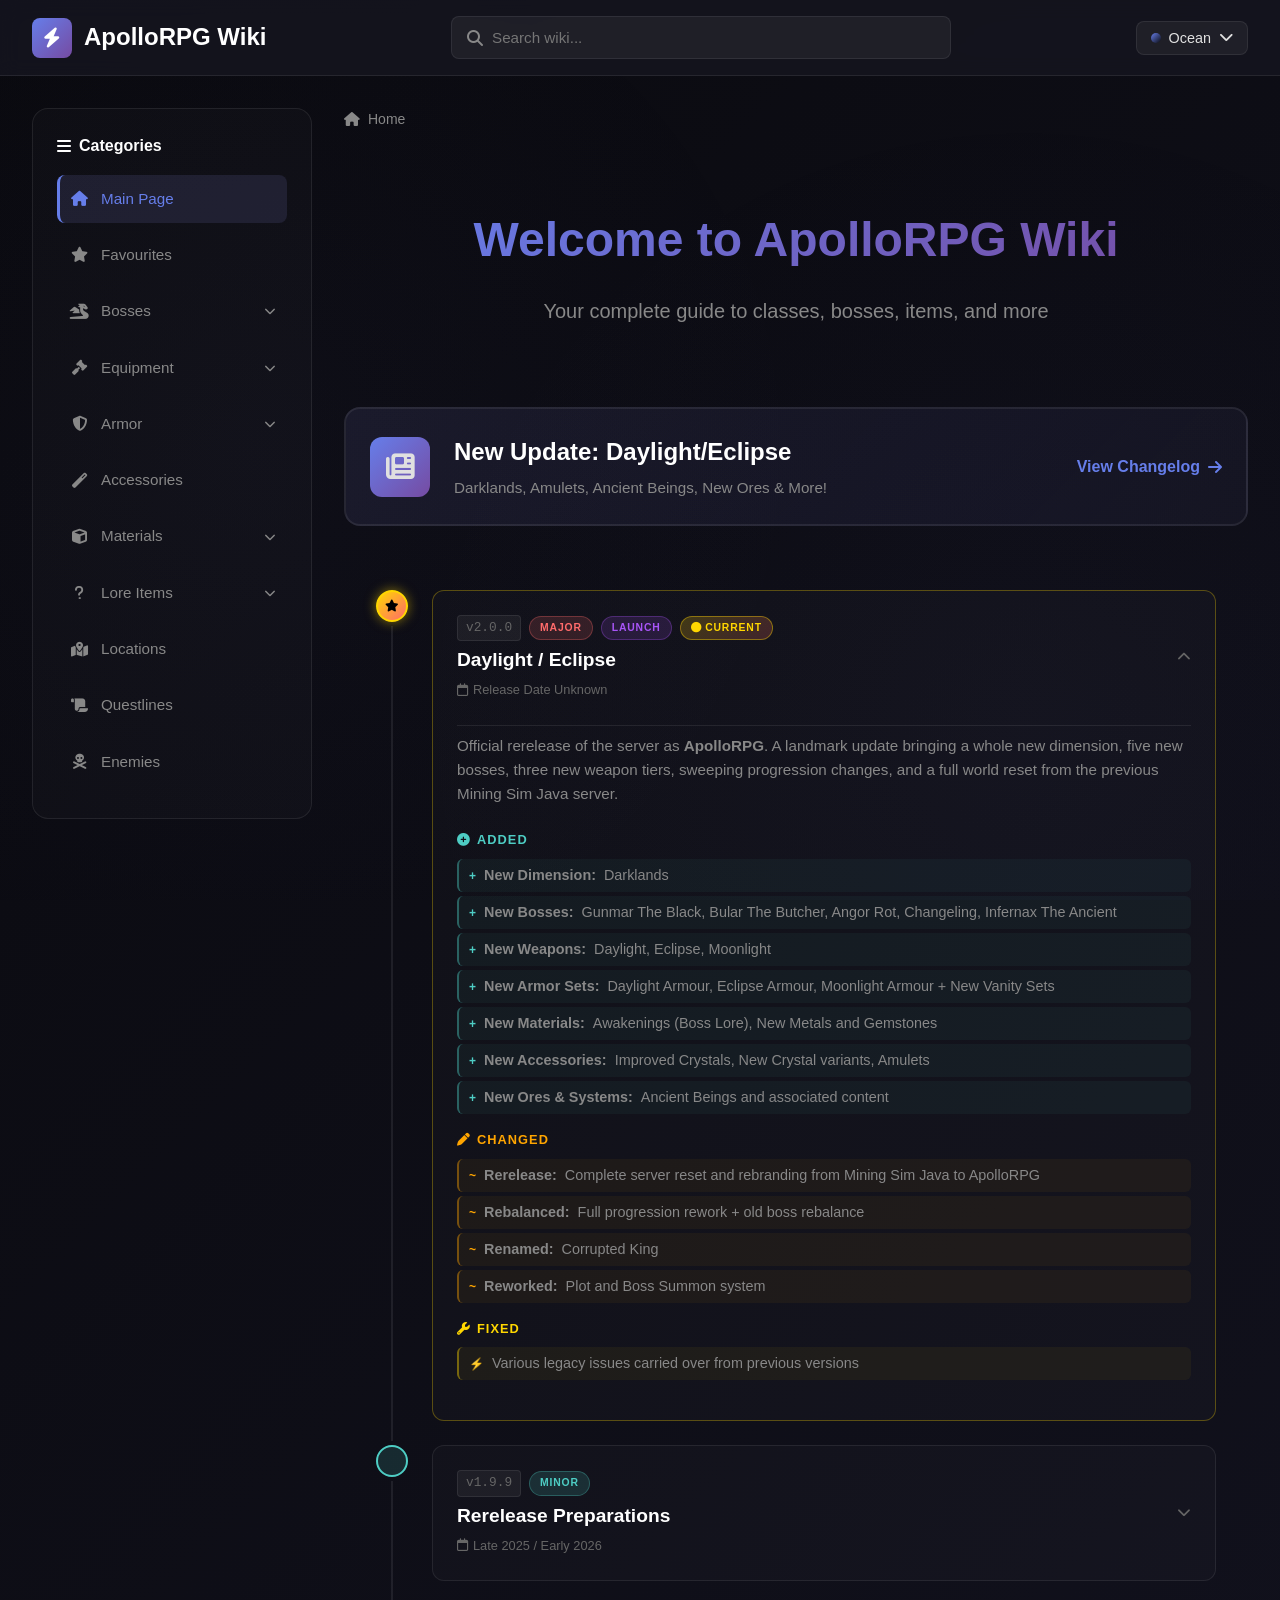
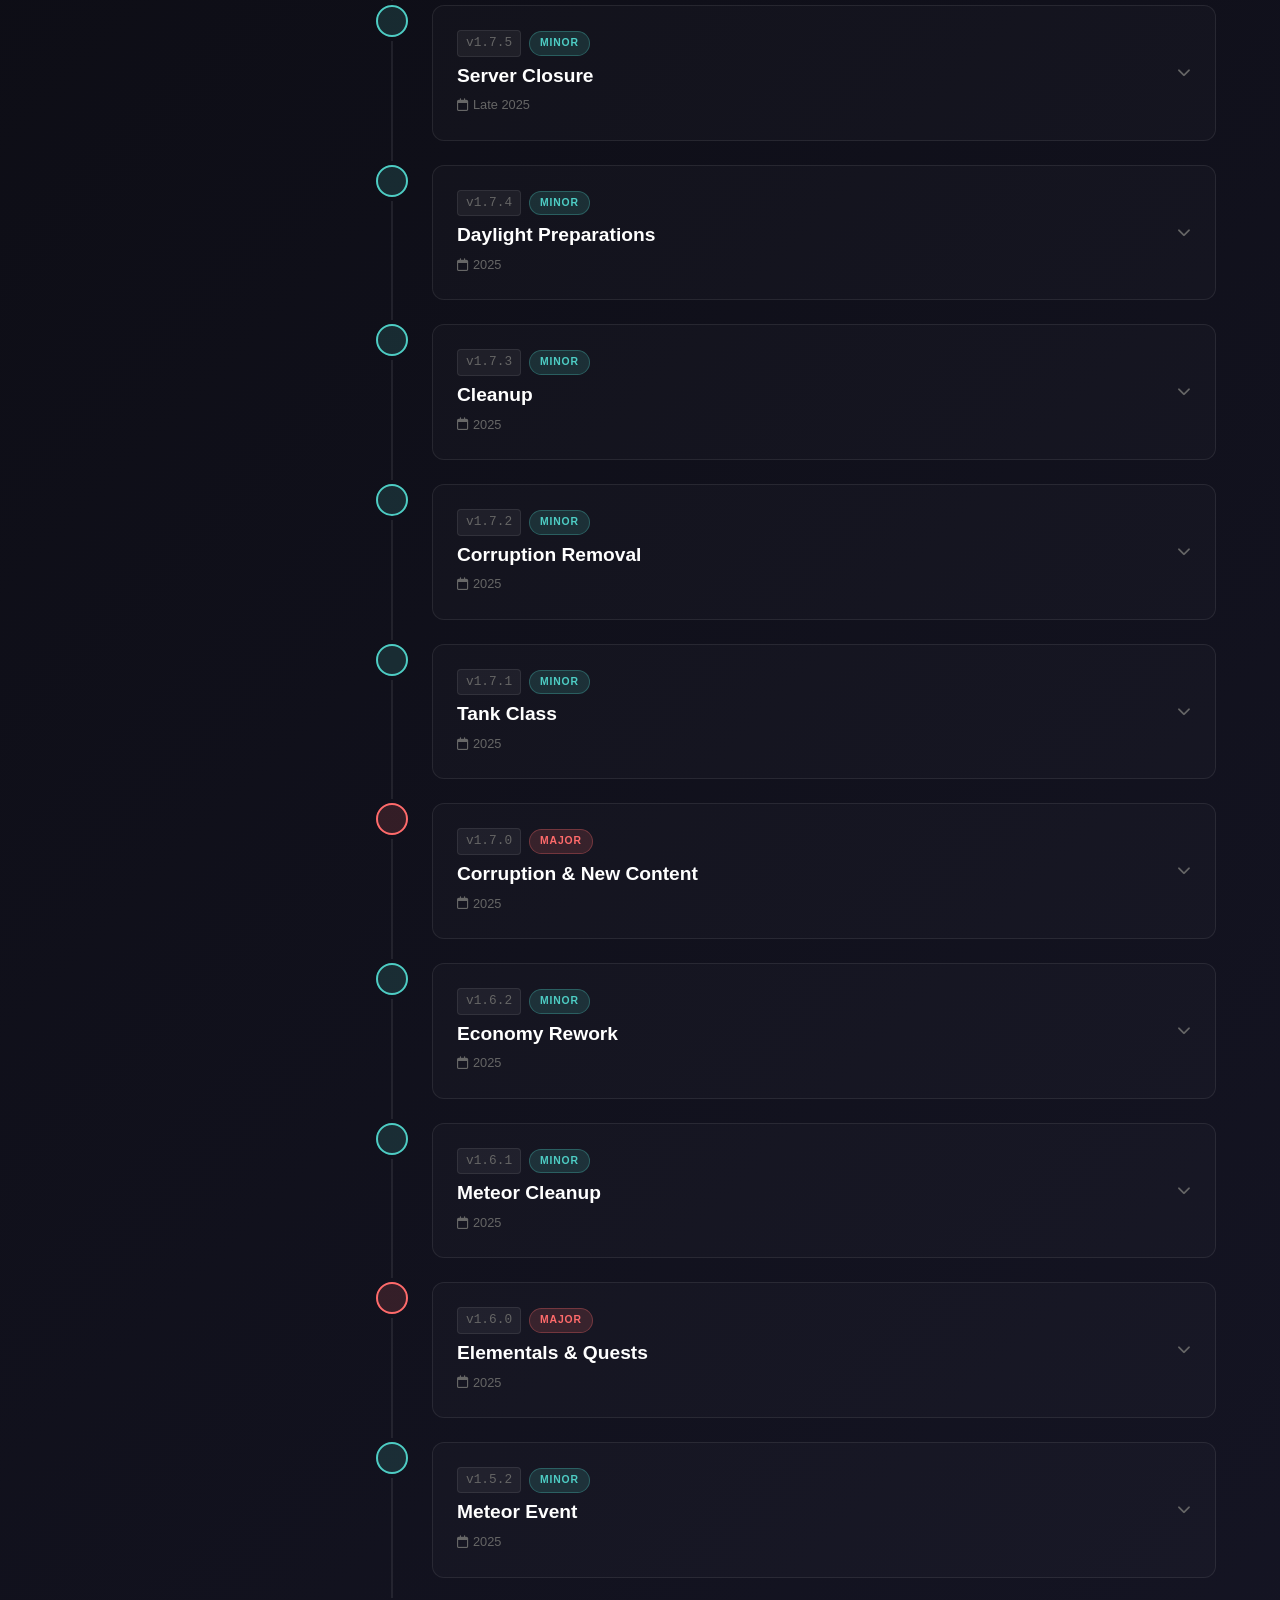
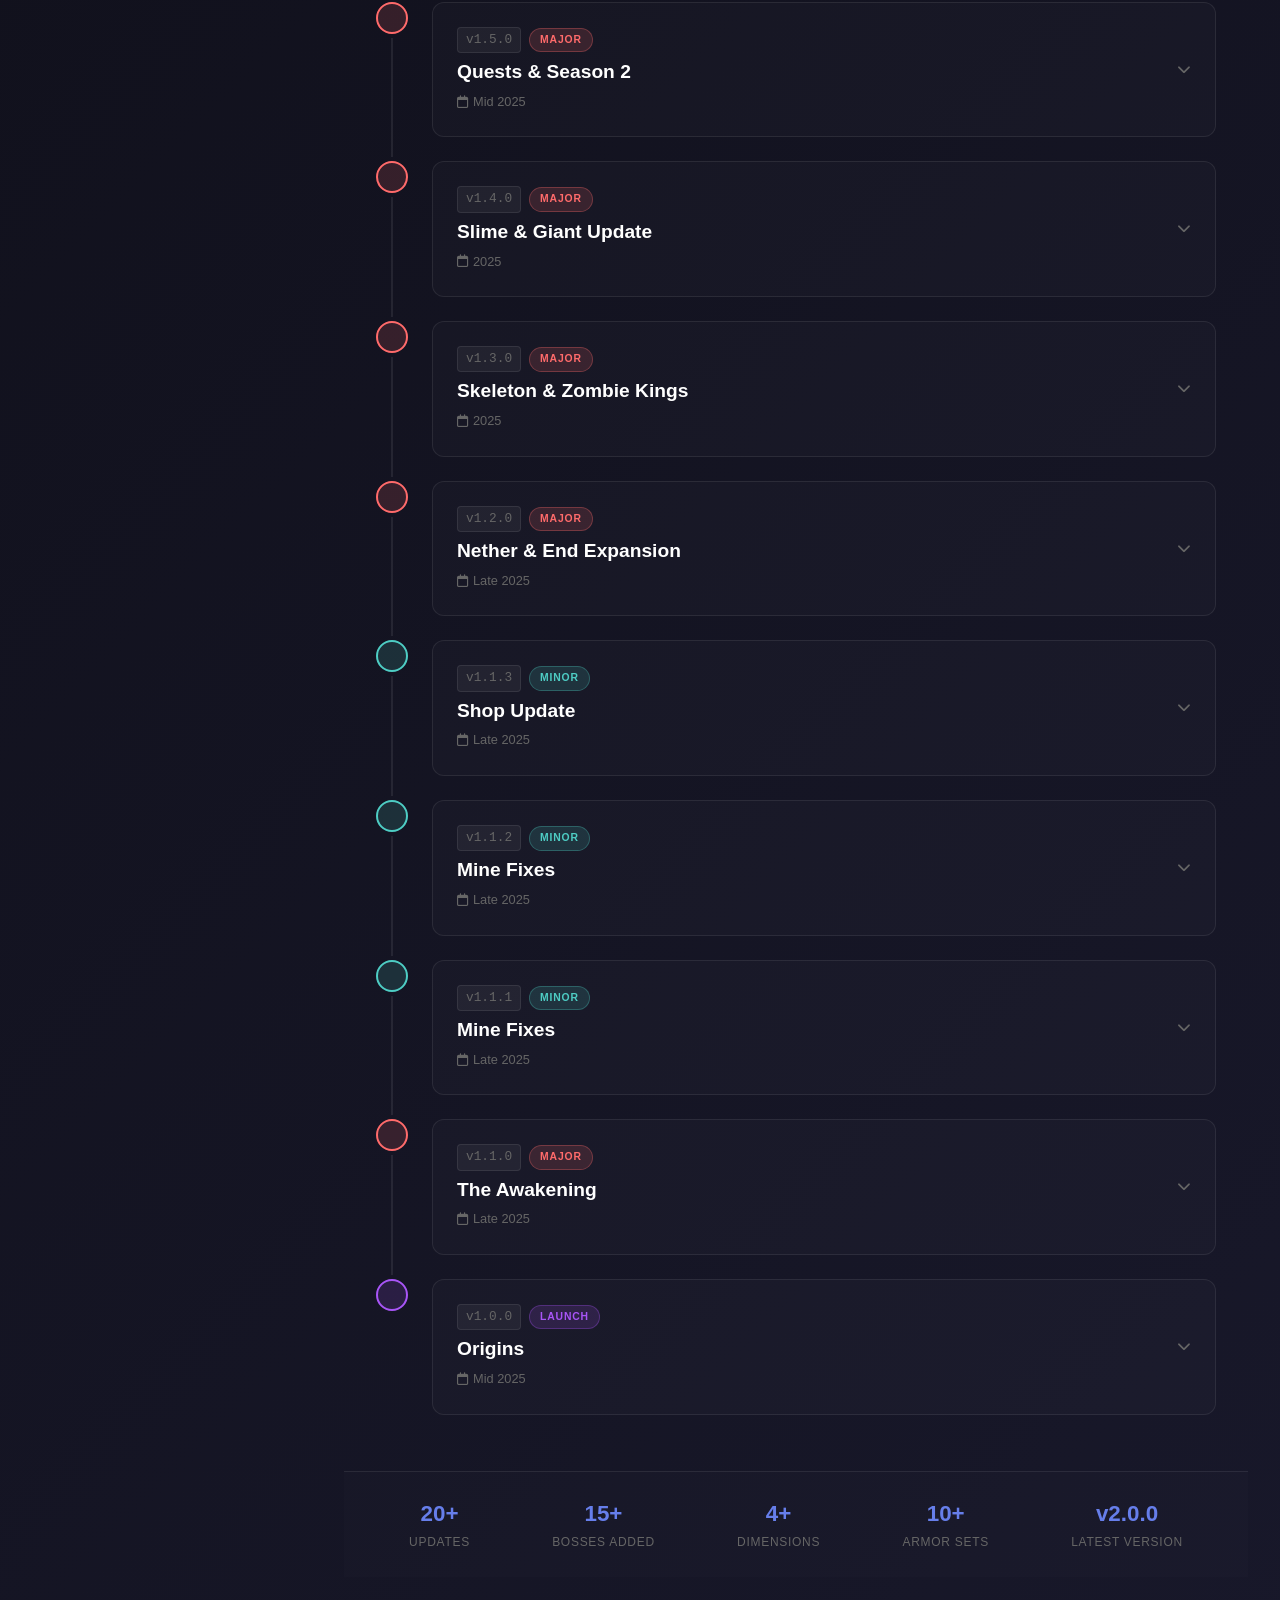
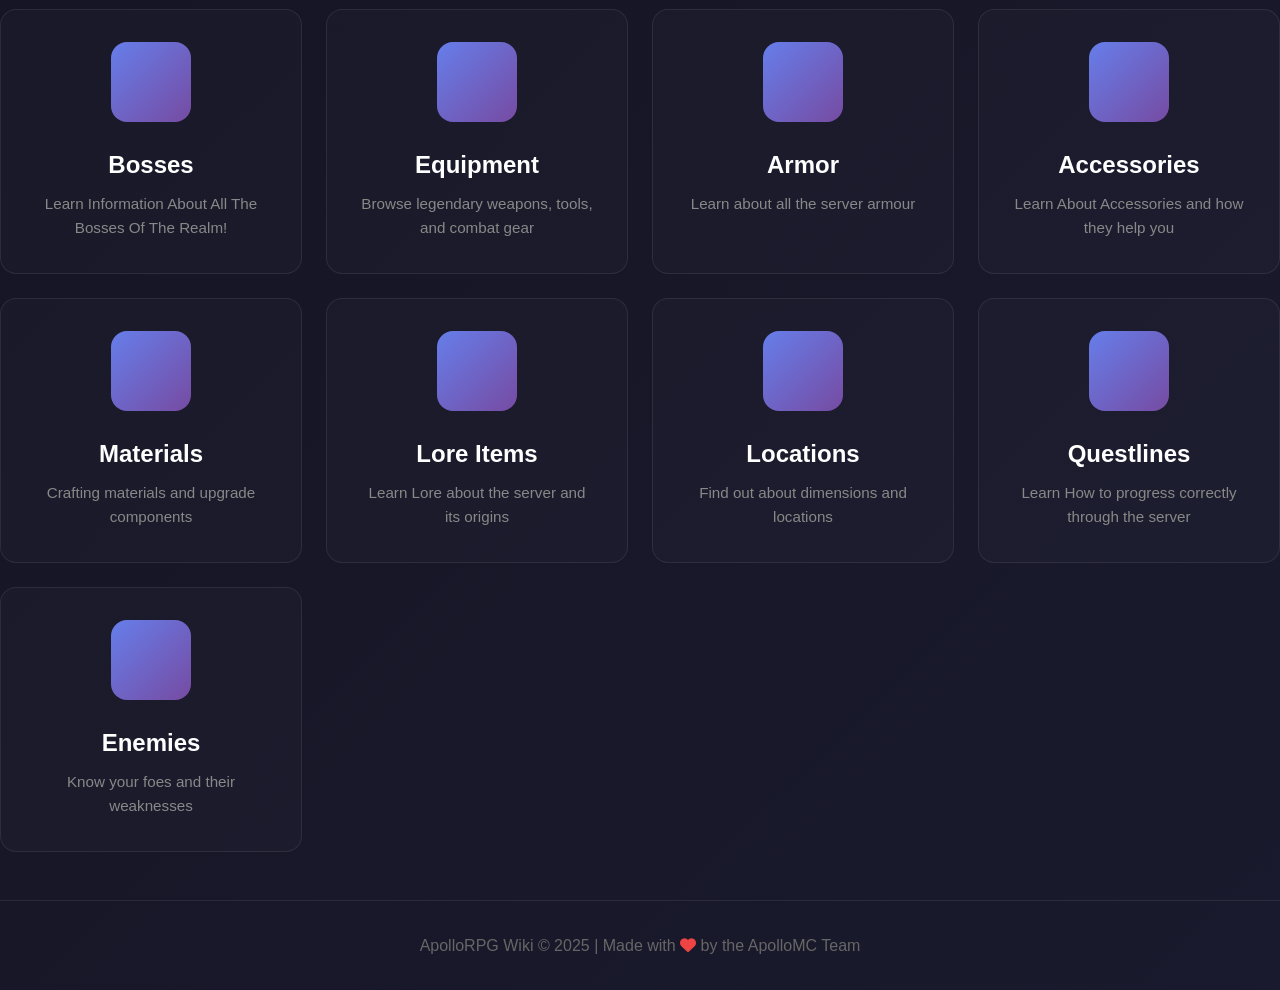
==== commit 7401f12e: "Update greeting from 'Hello' to 'Goodbye'" ====
--- a/index.html
+++ b/index.html
@@ -388,693 +388,783 @@
     					</div>
     				</div>
     			   
-    				<div id="updateModal" class="modal">
-    					<div class="modal-overlay" onclick="closeUpdateModal()"></div>
-    					<div class="modal-container">
-    			   
-    						<!-- Modal Header -->
-    						<div class="modal-header">
-    							<div class="modal-header-content">
-    								<i class="fas fa-newspaper"></i>
-    								<div>
-    									<h2>Update Changelog</h2>
-    									<span class="modal-subtitle">ApolloRPG — Full Version History</span>
-    								</div>
-    							</div>
-    							<button class="modal-close" onclick="closeUpdateModal()">
-    								<i class="fas fa-times"></i>
-    							</button>
-    						</div>
-    			   
-    						<!-- Filter Bar -->
-    						<div class="changelog-filters">
-    							<button class="filter-btn active" data-filter="all" onclick="filterChangelog('all', this)">All</button>
-    							<button class="filter-btn" data-filter="major" onclick="filterChangelog('major', this)">Major</button>
-    							<button class="filter-btn" data-filter="minor" onclick="filterChangelog('minor', this)">Minor</button>
-    							<button class="filter-btn" data-filter="hotfix" onclick="filterChangelog('hotfix', this)">Hotfix</button>
-    							<button class="filter-btn" data-filter="launch" onclick="filterChangelog('launch', this)">Launch</button>
-    						</div>
-    			   
-    						<!-- Modal Body — Timeline -->
-    						<div class="modal-body changelog-body">
-    			   
-    							<!-- v2.0.0 — CURRENT / Rerelease -->
-    							<div class="changelog-entry" data-type="major">
-    								<div class="changelog-timeline">
-    									<div class="timeline-dot dot-latest">
-    										<i class="fas fa-star"></i>
-    									</div>
-    									<div class="timeline-line"></div>
-    								</div>
-    								<div class="changelog-card changelog-card-latest">
-    									<div class="changelog-card-header" onclick="toggleChangelog(this)">
-    										<div class="changelog-card-left">
-    											<div class="changelog-version-row">
-    												<span class="changelog-version">v2.0.0</span>
-    												<span class="changelog-type-badge badge-type-major">Major</span>
-    												<span class="changelog-type-badge badge-type-launch">Launch</span>
-    												<span class="changelog-type-badge badge-type-current">
-    													<i class="fas fa-circle"></i> Current
-    												</span>
-    											</div>
-    											<div class="changelog-name">Daylight / Eclipse</div>
-    											<div class="changelog-date">
-    												<i class="far fa-calendar"></i> Release Date Unknown
-    											</div>
-    										</div>
-    										<div class="changelog-toggle-icon">
-    											<i class="fas fa-chevron-up"></i>
-    										</div>
-    									</div>
-    									<div class="changelog-card-body expanded">
-    										<p class="changelog-summary">
-    											Official rerelease of the server as <strong>ApolloRPG</strong>. A landmark update bringing a whole new dimension, five new bosses, three new weapon tiers, sweeping progression changes, and a full world reset from the previous Mining Sim Java server.
-    										</p>
-    			   
-    										<div class="changelog-section">
-    											<div class="changelog-section-title added-title">
-    												<i class="fas fa-plus-circle"></i> Added
-    											</div>
-    											<ul class="changelog-list">
-    												<li class="cl-added"><strong>New Dimension:</strong> Darklands</li>
-    												<li class="cl-added"><strong>New Bosses:</strong> Gunmar The Black, Bular The Butcher, Angor Rot, Changeling, Infernax The Ancient</li>
-    												<li class="cl-added"><strong>New Weapons:</strong> Daylight, Eclipse, Moonlight</li>
-    												<li class="cl-added"><strong>New Armor Sets:</strong> Daylight Armour, Eclipse Armour, Moonlight Armour + New Vanity Sets</li>
-    												<li class="cl-added"><strong>New Materials:</strong> Awakenings (Boss Lore), New Metals and Gemstones</li>
-    												<li class="cl-added"><strong>New Accessories:</strong> Improved Crystals, New Crystal variants, Amulets</li>
-    												<li class="cl-added"><strong>New Ores &amp; Systems:</strong> Ancient Beings and associated content</li>
-    											</ul>
-    										</div>
-    			   
-    										<div class="changelog-section">
-    											<div class="changelog-section-title changed-title">
-    												<i class="fas fa-pen"></i> Changed
-    											</div>
-    											<ul class="changelog-list">
-    												<li class="cl-changed"><strong>Rerelease:</strong> Complete server reset and rebranding from Mining Sim Java to ApolloRPG</li>
-    												<li class="cl-changed"><strong>Rebalanced:</strong> Full progression rework + old boss rebalance</li>
-    												<li class="cl-changed"><strong>Renamed:</strong> Corrupted King</li>
-    												<li class="cl-changed"><strong>Reworked:</strong> Plot and Boss Summon system</li>
-    											</ul>
-    										</div>
-    			   
-    										<div class="changelog-section">
-    											<div class="changelog-section-title fixed-title">
-    												<i class="fas fa-wrench"></i> Fixed
-    											</div>
-    											<ul class="changelog-list">
-    												<li class="cl-fixed">Various legacy issues carried over from previous versions</li>
-    											</ul>
-    										</div>
-    									</div>
-    								</div>
-    							</div>
-    			   
-    							<!-- v1.9.9 — Preparations -->
-    							<div class="changelog-entry" data-type="minor">
-    								<div class="changelog-timeline">
-    									<div class="timeline-dot dot-minor"></div>
-    									<div class="timeline-line"></div>
-    								</div>
-    								<div class="changelog-card">
-    									<div class="changelog-card-header" onclick="toggleChangelog(this)">
-    										<div class="changelog-card-left">
-    											<div class="changelog-version-row">
-    												<span class="changelog-version">v1.9.9</span>
-    												<span class="changelog-type-badge badge-type-minor">Minor</span>
-    											</div>
-    											<div class="changelog-name">Rerelease Preparations</div>
-    											<div class="changelog-date">
-    												<i class="far fa-calendar"></i> Late 2025 / Early 2026
-    											</div>
-    										</div>
-    										<div class="changelog-toggle-icon">
-    											<i class="fas fa-chevron-down"></i>
-    										</div>
-    									</div>
-    									<div class="changelog-card-body">
-    										<p class="changelog-summary">
-    											Final preparations for the full server reset and rerelease as ApolloRPG.
-    										</p>
-    									</div>
-    								</div>
-    							</div>
-    			   
-    							<!-- v1.7.x series -->
-    							<div class="changelog-entry" data-type="major">
-    								<div class="changelog-timeline">
-    									<div class="timeline-dot dot-major"></div>
-    									<div class="timeline-line"></div>
-    								</div>
-    								<div class="changelog-card">
-    									<div class="changelog-card-header" onclick="toggleChangelog(this)">
-    										<div class="changelog-card-left">
-    											<div class="changelog-version-row">
-    												<span class="changelog-version">v1.7.0</span>
-    												<span class="changelog-type-badge badge-type-major">Major</span>
-    											</div>
-    											<div class="changelog-name">Corruption &amp; New Content</div>
-    											<div class="changelog-date">
-    												<i class="far fa-calendar"></i> 2025
-    											</div>
-    										</div>
-    										<div class="changelog-toggle-icon">
-    											<i class="fas fa-chevron-down"></i>
-    										</div>
-    									</div>
-    									<div class="changelog-card-body">
-    										<div class="changelog-section">
-    											<div class="changelog-section-title added-title">
-    												<i class="fas fa-plus-circle"></i> Added
-    											</div>
-    											<ul class="changelog-list">
-    												<li class="cl-added"><strong>Corrupt King</strong>, Lights Bane, Nights Edge, Corrupted Armour, Menacing Magmar Helmet</li>
-    												<li class="cl-added">Lore for Giant</li>
-    											</ul>
-    										</div>
-    									</div>
-    								</div>
-    							</div>
-    			   
-    							<div class="changelog-entry" data-type="minor">
-    								<div class="changelog-timeline">
-    									<div class="timeline-dot dot-minor"></div>
-    									<div class="timeline-line"></div>
-    								</div>
-    								<div class="changelog-card">
-    									<div class="changelog-card-header" onclick="toggleChangelog(this)">
-    										<div class="changelog-card-left">
-    											<div class="changelog-version-row">
-    												<span class="changelog-version">v1.7.1</span>
-    												<span class="changelog-type-badge badge-type-minor">Minor</span>
-    											</div>
-    											<div class="changelog-name">Tank Class</div>
-    											<div class="changelog-date">
-    												<i class="far fa-calendar"></i> 2025
-    											</div>
-    										</div>
-    										<div class="changelog-toggle-icon">
-    											<i class="fas fa-chevron-down"></i>
-    										</div>
-    									</div>
-    									<div class="changelog-card-body">
-    										<p class="changelog-summary">Added the Tank class.</p>
-    									</div>
-    								</div>
-    							</div>
-    			   
-    							<div class="changelog-entry" data-type="minor">
-    								<div class="changelog-timeline">
-    									<div class="timeline-dot dot-minor"></div>
-    									<div class="timeline-line"></div>
-    								</div>
-    								<div class="changelog-card">
-    									<div class="changelog-card-header" onclick="toggleChangelog(this)">
-    										<div class="changelog-card-left">
-    											<div class="changelog-version-row">
-    												<span class="changelog-version">v1.7.2</span>
-    												<span class="changelog-type-badge badge-type-minor">Minor</span>
-    											</div>
-    											<div class="changelog-name">Corruption Removal</div>
-    											<div class="changelog-date">
-    												<i class="far fa-calendar"></i> 2025
-    											</div>
-    										</div>
-    										<div class="changelog-toggle-icon">
-    											<i class="fas fa-chevron-down"></i>
-    										</div>
-    									</div>
-    									<div class="changelog-card-body">
-    										<p class="changelog-summary">Removed Corruption from the world.</p>
-    									</div>
-    								</div>
-    							</div>
-    			   
-    							<div class="changelog-entry" data-type="minor">
-    								<div class="changelog-timeline">
-    									<div class="timeline-dot dot-minor"></div>
-    									<div class="timeline-line"></div>
-    								</div>
-    								<div class="changelog-card">
-    									<div class="changelog-card-header" onclick="toggleChangelog(this)">
-    										<div class="changelog-card-left">
-    											<div class="changelog-version-row">
-    												<span class="changelog-version">v1.7.3</span>
-    												<span class="changelog-type-badge badge-type-minor">Minor</span>
-    											</div>
-    											<div class="changelog-name">Cleanup</div>
-    											<div class="changelog-date">
-    												<i class="far fa-calendar"></i> 2025
-    											</div>
-    										</div>
-    										<div class="changelog-toggle-icon">
-    											<i class="fas fa-chevron-down"></i>
-    										</div>
-    									</div>
-    									<div class="changelog-card-body">
-    										<p class="changelog-summary">Removed Incendium, Hovering Inferno, and Room of Mesmerisation.</p>
-    									</div>
-    								</div>
-    							</div>
-    			   
-    							<div class="changelog-entry" data-type="minor">
-    								<div class="changelog-timeline">
-    									<div class="timeline-dot dot-minor"></div>
-    									<div class="timeline-line"></div>
-    								</div>
-    								<div class="changelog-card">
-    									<div class="changelog-card-header" onclick="toggleChangelog(this)">
-    										<div class="changelog-card-left">
-    											<div class="changelog-version-row">
-    												<span class="changelog-version">v1.7.4</span>
-    												<span class="changelog-type-badge badge-type-minor">Minor</span>
-    											</div>
-    											<div class="changelog-name">Daylight Preparations</div>
-    											<div class="changelog-date">
-    												<i class="far fa-calendar"></i> 2025
-    											</div>
-    										</div>
-    										<div class="changelog-toggle-icon">
-    											<i class="fas fa-chevron-down"></i>
-    										</div>
-    									</div>
-    									<div class="changelog-card-body">
-    										<p class="changelog-summary">Preparations for the Daylight Update.</p>
-    									</div>
-    								</div>
-    							</div>
-    			   
-    							<div class="changelog-entry" data-type="minor">
-    								<div class="changelog-timeline">
-    									<div class="timeline-dot dot-minor"></div>
-    								</div>
-    								<div class="changelog-card">
-    									<div class="changelog-card-header" onclick="toggleChangelog(this)">
-    										<div class="changelog-card-left">
-    											<div class="changelog-version-row">
-    												<span class="changelog-version">v1.7.5</span>
-    												<span class="changelog-type-badge badge-type-minor">Minor</span>
-    											</div>
-    											<div class="changelog-name">Server Closure</div>
-    											<div class="changelog-date">
-    												<i class="far fa-calendar"></i> Late 2025
-    											</div>
-    										</div>
-    										<div class="changelog-toggle-icon">
-    											<i class="fas fa-chevron-down"></i>
-    										</div>
-    									</div>
-    									<div class="changelog-card-body">
-    										<p class="changelog-summary">Server closed due to hosting issues.</p>
-    									</div>
-    								</div>
-    							</div>
-    			   
-    							<!-- v1.6.x series -->
-    							<div class="changelog-entry" data-type="major">
-    								<div class="changelog-timeline">
-    									<div class="timeline-dot dot-major"></div>
-    									<div class="timeline-line"></div>
-    								</div>
-    								<div class="changelog-card">
-    									<div class="changelog-card-header" onclick="toggleChangelog(this)">
-    										<div class="changelog-card-left">
-    											<div class="changelog-version-row">
-    												<span class="changelog-version">v1.6.0</span>
-    												<span class="changelog-type-badge badge-type-major">Major</span>
-    											</div>
-    											<div class="changelog-name">Elementals &amp; Quests</div>
-    											<div class="changelog-date">
-    												<i class="far fa-calendar"></i> 2025
-    											</div>
-    										</div>
-    										<div class="changelog-toggle-icon">
-    											<i class="fas fa-chevron-down"></i>
-    										</div>
-    									</div>
-    									<div class="changelog-card-body">
-    										<div class="changelog-section">
-    											<div class="changelog-section-title added-title">
-    												<i class="fas fa-plus-circle"></i> Added
-    											</div>
-    											<ul class="changelog-list">
-    												<li class="cl-added">Magmar Elemental, More Quests, Magmarite, Exorcist</li>
-    												<li class="cl-added">Frost Elemental, Frost-themed content, Permafrost quest sword, Frostbite (v1.6.5)</li>
-    											</ul>
-    										</div>
-    									</div>
-    								</div>
-    							</div>
-    			   
-    							<div class="changelog-entry" data-type="minor">
-    								<div class="changelog-timeline">
-    									<div class="timeline-dot dot-minor"></div>
-    									<div class="timeline-line"></div>
-    								</div>
-    								<div class="changelog-card">
-    									<div class="changelog-card-header" onclick="toggleChangelog(this)">
-    										<div class="changelog-card-left">
-    											<div class="changelog-version-row">
-    												<span class="changelog-version">v1.6.1</span>
-    												<span class="changelog-type-badge badge-type-minor">Minor</span>
-    											</div>
-    											<div class="changelog-name">Meteor Cleanup</div>
-    											<div class="changelog-date">
-    												<i class="far fa-calendar"></i> 2025
-    											</div>
-    										</div>
-    										<div class="changelog-toggle-icon">
-    											<i class="fas fa-chevron-down"></i>
-    										</div>
-    									</div>
-    									<div class="changelog-card-body">
-    										<p class="changelog-summary">Removed Meteor Fallout.</p>
-    									</div>
-    								</div>
-    							</div>
-    			   
-    							<div class="changelog-entry" data-type="minor">
-    								<div class="changelog-timeline">
-    									<div class="timeline-dot dot-minor"></div>
-    									<div class="timeline-line"></div>
-    								</div>
-    								<div class="changelog-card">
-    									<div class="changelog-card-header" onclick="toggleChangelog(this)">
-    										<div class="changelog-card-left">
-    											<div class="changelog-version-row">
-    												<span class="changelog-version">v1.6.2</span>
-    												<span class="changelog-type-badge badge-type-minor">Minor</span>
-    											</div>
-    											<div class="changelog-name">Economy Rework</div>
-    											<div class="changelog-date">
-    												<i class="far fa-calendar"></i> 2025
-    											</div>
-    										</div>
-    										<div class="changelog-toggle-icon">
-    											<i class="fas fa-chevron-down"></i>
-    										</div>
-    									</div>
-    									<div class="changelog-card-body">
-    										<p class="changelog-summary">Economy Rework. Added Shopkeepers. Removed Shop Floor 2 and replaced it with Player Plaza.</p>
-    									</div>
-    								</div>
-    							</div>
-    			   
-    							<!-- Earlier versions -->
-    							<div class="changelog-entry" data-type="major">
-    								<div class="changelog-timeline">
-    									<div class="timeline-dot dot-major"></div>
-    									<div class="timeline-line"></div>
-    								</div>
-    								<div class="changelog-card">
-    									<div class="changelog-card-header" onclick="toggleChangelog(this)">
-    										<div class="changelog-card-left">
-    											<div class="changelog-version-row">
-    												<span class="changelog-version">v1.5.0</span>
-    												<span class="changelog-type-badge badge-type-major">Major</span>
-    											</div>
-    											<div class="changelog-name">Quests &amp; Season 2</div>
-    											<div class="changelog-date">
-    												<i class="far fa-calendar"></i> Mid 2025
-    											</div>
-    										</div>
-    										<div class="changelog-toggle-icon">
-    											<i class="fas fa-chevron-down"></i>
-    										</div>
-    									</div>
-    									<div class="changelog-card-body">
-    										<div class="changelog-section">
-    											<div class="changelog-section-title added-title">
-    												<i class="fas fa-plus-circle"></i> Added
-    											</div>
-    											<ul class="changelog-list">
-    												<li class="cl-added">Quests system</li>
-    												<li class="cl-added">New server branch: Mining Sim Java S2 (Aether, Runic Items, etc.)</li>
-    											</ul>
-    										</div>
-    									</div>
-    								</div>
-    							</div>
-    			   
-    							<div class="changelog-entry" data-type="minor">
-    								<div class="changelog-timeline">
-    									<div class="timeline-dot dot-minor"></div>
-    									<div class="timeline-line"></div>
-    								</div>
-    								<div class="changelog-card">
-    									<div class="changelog-card-header" onclick="toggleChangelog(this)">
-    										<div class="changelog-card-left">
-    											<div class="changelog-version-row">
-    												<span class="changelog-version">v1.5.2</span>
-    												<span class="changelog-type-badge badge-type-minor">Minor</span>
-    											</div>
-    											<div class="changelog-name">Meteor Event</div>
-    											<div class="changelog-date">
-    												<i class="far fa-calendar"></i> 2025
-    											</div>
-    										</div>
-    										<div class="changelog-toggle-icon">
-    											<i class="fas fa-chevron-down"></i>
-    										</div>
-    									</div>
-    									<div class="changelog-card-body">
-    										<p class="changelog-summary">Deleted MSJ S2. Meteor Event — meteor crashes into a plot near the End Portal.</p>
-    									</div>
-    								</div>
-    							</div>
-    			   
-    							<div class="changelog-entry" data-type="major">
-    								<div class="changelog-timeline">
-    									<div class="timeline-dot dot-major"></div>
-    									<div class="timeline-line"></div>
-    								</div>
-    								<div class="changelog-card">
-    									<div class="changelog-card-header" onclick="toggleChangelog(this)">
-    										<div class="changelog-card-left">
-    											<div class="changelog-version-row">
-    												<span class="changelog-version">v1.4.0</span>
-    												<span class="changelog-type-badge badge-type-major">Major</span>
-    											</div>
-    											<div class="changelog-name">Slime &amp; Giant Update</div>
-    											<div class="changelog-date">
-    												<i class="far fa-calendar"></i> 2025
-    											</div>
-    										</div>
-    										<div class="changelog-toggle-icon">
-    											<i class="fas fa-chevron-down"></i>
-    										</div>
-    									</div>
-    									<div class="changelog-card-body">
-    										<p class="changelog-summary">Added King Slime and all drops, Bandit for Undead Miner, Ultimate Pickaxe, Giant and all drops.</p>
-    									</div>
-    								</div>
-    							</div>
-    			   
-    							<div class="changelog-entry" data-type="major">
-    								<div class="changelog-timeline">
-    									<div class="timeline-dot dot-major"></div>
-    									<div class="timeline-line"></div>
-    								</div>
-    								<div class="changelog-card">
-    									<div class="changelog-card-header" onclick="toggleChangelog(this)">
-    										<div class="changelog-card-left">
-    											<div class="changelog-version-row">
-    												<span class="changelog-version">v1.3.0</span>
-    												<span class="changelog-type-badge badge-type-major">Major</span>
-    											</div>
-    											<div class="changelog-name">Skeleton &amp; Zombie Kings</div>
-    											<div class="changelog-date">
-    												<i class="far fa-calendar"></i> 2025
-    											</div>
-    										</div>
-    										<div class="changelog-toggle-icon">
-    											<i class="fas fa-chevron-down"></i>
-    										</div>
-    									</div>
-    									<div class="changelog-card-body">
-    										<p class="changelog-summary">Added Skeleton King and all related content. Added Zombie King, Undead Miner, and Enlightened Pickaxe (v1.3.2).</p>
-    									</div>
-    								</div>
-    							</div>
-    			   
-    							<div class="changelog-entry" data-type="major">
-    								<div class="changelog-timeline">
-    									<div class="timeline-dot dot-major"></div>
-    									<div class="timeline-line"></div>
-    								</div>
-    								<div class="changelog-card">
-    									<div class="changelog-card-header" onclick="toggleChangelog(this)">
-    										<div class="changelog-card-left">
-    											<div class="changelog-version-row">
-    												<span class="changelog-version">v1.2.0</span>
-    												<span class="changelog-type-badge badge-type-major">Major</span>
-    											</div>
-    											<div class="changelog-name">Nether &amp; End Expansion</div>
-    											<div class="changelog-date">
-    												<i class="far fa-calendar"></i> Late 2025
-    											</div>
-    										</div>
-    										<div class="changelog-toggle-icon">
-    											<i class="fas fa-chevron-down"></i>
-    										</div>
-    									</div>
-    									<div class="changelog-card-body">
-    										<div class="changelog-section">
-    											<div class="changelog-section-title added-title">
-    												<i class="fas fa-plus-circle"></i> Added
-    											</div>
-    											<ul class="changelog-list">
-    												<li class="cl-added">Nether &amp; End fully opened</li>
-    												<li class="cl-added">Incendium (custom Nether items)</li>
-    												<li class="cl-added">Hovering Inferno (custom boss)</li>
-    												<li class="cl-added">Shop Second Floor, Leaderboards, Room of Mesmerisation</li>
-    											</ul>
-    										</div>
-    									</div>
-    								</div>
-    							</div>
-    			   
-    							<!-- v1.1.x series -->
-    							<div class="changelog-entry" data-type="major">
-    								<div class="changelog-timeline">
-    									<div class="timeline-dot dot-major"></div>
-    									<div class="timeline-line"></div>
-    								</div>
-    								<div class="changelog-card">
-    									<div class="changelog-card-header" onclick="toggleChangelog(this)">
-    										<div class="changelog-card-left">
-    											<div class="changelog-version-row">
-    												<span class="changelog-version">v1.1.0</span>
-    												<span class="changelog-type-badge badge-type-major">Major</span>
-    											</div>
-    											<div class="changelog-name">The Awakening</div>
-    											<div class="changelog-date">
-    												<i class="far fa-calendar"></i> Late 2025
-    											</div>
-    										</div>
-    										<div class="changelog-toggle-icon">
-    											<i class="fas fa-chevron-down"></i>
-    										</div>
-    									</div>
-    									<div class="changelog-card-body">
-    										<p class="changelog-summary">
-    											New shop additions, Mega Plots, Mob Arena (for future updates), and Mob Raids (Zombies, Endermen, etc. with custom loot).
-    										</p>
-    									</div>
-    								</div>
-    							</div>
-    			   
-    							<div class="changelog-entry" data-type="minor">
-    								<div class="changelog-timeline">
-    									<div class="timeline-dot dot-minor"></div>
-    									<div class="timeline-line"></div>
-    								</div>
-    								<div class="changelog-card">
-    									<div class="changelog-card-header" onclick="toggleChangelog(this)">
-    										<div class="changelog-card-left">
-    											<div class="changelog-version-row">
-    												<span class="changelog-version">v1.1.1</span>
-    												<span class="changelog-type-badge badge-type-minor">Minor</span>
-    											</div>
-    											<div class="changelog-name">Mine Fixes</div>
-    											<div class="changelog-date">
-    												<i class="far fa-calendar"></i> Late 2025
-    											</div>
-    										</div>
-    										<div class="changelog-toggle-icon">
-    											<i class="fas fa-chevron-down"></i>
-    										</div>
-    									</div>
-    									<div class="changelog-card-body">
-    										<p class="changelog-summary">Fixed issues related to the mine.</p>
-    									</div>
-    								</div>
-    							</div>
-    			   
-    							<div class="changelog-entry" data-type="minor">
-    								<div class="changelog-timeline">
-    									<div class="timeline-dot dot-minor"></div>
-    									<div class="timeline-line"></div>
-    								</div>
-    								<div class="changelog-card">
-    									<div class="changelog-card-header" onclick="toggleChangelog(this)">
-    										<div class="changelog-card-left">
-    											<div class="changelog-version-row">
-    												<span class="changelog-version">v1.1.2</span>
-    												<span class="changelog-type-badge badge-type-minor">Minor</span>
-    											</div>
-    											<div class="changelog-name">Mine Fixes</div>
-    											<div class="changelog-date">
-    												<i class="far fa-calendar"></i> Late 2025
-    											</div>
-    										</div>
-    										<div class="changelog-toggle-icon">
-    											<i class="fas fa-chevron-down"></i>
-    										</div>
-    									</div>
-    									<div class="changelog-card-body">
-    										<p class="changelog-summary">Additional fixes related to the mine.</p>
-    									</div>
-    								</div>
-    							</div>
-    			   
-    							<div class="changelog-entry" data-type="minor">
-    								<div class="changelog-timeline">
-    									<div class="timeline-dot dot-minor"></div>
-    									<div class="timeline-line"></div>
-    								</div>
-    								<div class="changelog-card">
-    									<div class="changelog-card-header" onclick="toggleChangelog(this)">
-    										<div class="changelog-card-left">
-    											<div class="changelog-version-row">
-    												<span class="changelog-version">v1.1.3</span>
-    												<span class="changelog-type-badge badge-type-minor">Minor</span>
-    											</div>
-    											<div class="changelog-name">Shop Update</div>
-    											<div class="changelog-date">
-    												<i class="far fa-calendar"></i> Late 2025
-    											</div>
-    										</div>
-    										<div class="changelog-toggle-icon">
-    											<i class="fas fa-chevron-down"></i>
-    										</div>
-    									</div>
-    									<div class="changelog-card-body">
-    										<p class="changelog-summary">Added new items to the shop.</p>
-    									</div>
-    								</div>
-    							</div>
-    			   
-    							<!-- v1.0.0 — Launch -->
-    							<div class="changelog-entry" data-type="launch">
-    								<div class="changelog-timeline">
-    									<div class="timeline-dot dot-launch"></div>
-    								</div>
-    								<div class="changelog-card">
-    									<div class="changelog-card-header" onclick="toggleChangelog(this)">
-    										<div class="changelog-card-left">
-    											<div class="changelog-version-row">
-    												<span class="changelog-version">v1.0.0</span>
-    												<span class="changelog-type-badge badge-type-launch">Launch</span>
-    											</div>
-    											<div class="changelog-name">Origins</div>
-    											<div class="changelog-date">
-    												<i class="far fa-calendar"></i> Mid 2025
-    											</div>
-    										</div>
-    										<div class="changelog-toggle-icon">
-    											<i class="fas fa-chevron-down"></i>
-    										</div>
-    									</div>
-    									<div class="changelog-card-body">
-    										<p class="changelog-summary">
-    											The server originally launched as <strong>Mining Sim Java</strong>, an official port of the popular PS3 Minecraft world "Mining Sim". At launch it only contained core features: Animal Farm, Small Plots, Large Plots, and the Mine. Many features present in later versions were not yet implemented.
-    										</p>
-    									</div>
-    								</div>
-    							</div>
-    			   
-    						</div>
+    				<!-- Modal Body — Timeline -->
+                    <div class="modal-body changelog-body">
+                    
+                        <!-- v2.0.0 — CURRENT / Rerelease -->
+                        <div class="changelog-entry" data-type="major">
+                            <div class="changelog-timeline">
+                                <div class="timeline-dot dot-latest">
+                                    <i class="fas fa-star"></i>
+                                </div>
+                                <div class="timeline-line"></div>
+                            </div>
+                            <div class="changelog-card changelog-card-latest">
+                                <div class="changelog-card-header" onclick="toggleChangelog(this)">
+                                    <div class="changelog-card-left">
+                                        <div class="changelog-version-row">
+                                            <span class="changelog-version">v2.0.0</span>
+                                            <span class="changelog-type-badge badge-type-major">Major</span>
+                                            <span class="changelog-type-badge badge-type-launch">Launch</span>
+                                            <span class="changelog-type-badge badge-type-current">
+                                                <i class="fas fa-circle"></i> Current
+                                            </span>
+                                        </div>
+                                        <div class="changelog-name">Daylight / Eclipse</div>
+                                        <div class="changelog-date">
+                                            <i class="far fa-calendar"></i> Release Date Unknown
+                                        </div>
+                                    </div>
+                                    <div class="changelog-toggle-icon">
+                                        <i class="fas fa-chevron-up"></i>
+                                    </div>
+                                </div>
+                                <div class="changelog-card-body expanded">
+                                    <p class="changelog-summary">
+                                        Official rerelease of the server as <strong>ApolloRPG</strong>. A landmark update bringing a whole new dimension, five new bosses, three new weapon tiers, sweeping progression changes, and a full world reset from the previous Mining Sim Java server.
+                                    </p>
+                    
+                                    <div class="changelog-section">
+                                        <div class="changelog-section-title added-title">
+                                            <i class="fas fa-plus-circle"></i> Added
+                                        </div>
+                                        <ul class="changelog-list">
+                                            <li class="cl-added"><strong>New Dimension:</strong> Darklands</li>
+                                            <li class="cl-added"><strong>New Bosses:</strong> Gunmar The Black, Bular The Butcher, Angor Rot, Changeling, Infernax The Ancient</li>
+                                            <li class="cl-added"><strong>New Weapons:</strong> Daylight, Eclipse, Moonlight</li>
+                                            <li class="cl-added"><strong>New Armor Sets:</strong> Daylight Armour, Eclipse Armour, Moonlight Armour + New Vanity Sets</li>
+                                            <li class="cl-added"><strong>New Materials:</strong> Awakenings (Boss Lore), New Metals and Gemstones</li>
+                                            <li class="cl-added"><strong>New Accessories:</strong> Improved Crystals, New Crystal variants, Amulets</li>
+                                            <li class="cl-added"><strong>New Ores &amp; Systems:</strong> Ancient Beings and associated content</li>
+                                        </ul>
+                                    </div>
+                    
+                                    <div class="changelog-section">
+                                        <div class="changelog-section-title changed-title">
+                                            <i class="fas fa-pen"></i> Changed
+                                        </div>
+                                        <ul class="changelog-list">
+                                            <li class="cl-changed"><strong>Rerelease:</strong> Complete server reset and rebranding from Mining Sim Java to ApolloRPG</li>
+                                            <li class="cl-changed"><strong>Rebalanced:</strong> Full progression rework + old boss rebalance</li>
+                                            <li class="cl-changed"><strong>Renamed:</strong> Corrupted King</li>
+                                            <li class="cl-changed"><strong>Reworked:</strong> Plot and Boss Summon system</li>
+                                        </ul>
+                                    </div>
+                    
+                                    <div class="changelog-section">
+                                        <div class="changelog-section-title fixed-title">
+                                            <i class="fas fa-wrench"></i> Fixed
+                                        </div>
+                                        <ul class="changelog-list">
+                                            <li class="cl-fixed">Various legacy issues carried over from previous versions</li>
+                                        </ul>
+                                    </div>
+                                </div>
+                            </div>
+                        </div>
+                    
+                        <!-- v1.9.9 — Preparations -->
+                        <div class="changelog-entry" data-type="minor">
+                            <div class="changelog-timeline">
+                                <div class="timeline-dot dot-minor"></div>
+                                <div class="timeline-line"></div>
+                            </div>
+                            <div class="changelog-card">
+                                <div class="changelog-card-header" onclick="toggleChangelog(this)">
+                                    <div class="changelog-card-left">
+                                        <div class="changelog-version-row">
+                                            <span class="changelog-version">v1.9.9</span>
+                                            <span class="changelog-type-badge badge-type-minor">Minor</span>
+                                        </div>
+                                        <div class="changelog-name">Rerelease Preparations</div>
+                                        <div class="changelog-date">
+                                            <i class="far fa-calendar"></i> Late 2025 / Early 2026
+                                        </div>
+                                    </div>
+                                    <div class="changelog-toggle-icon">
+                                        <i class="fas fa-chevron-down"></i>
+                                    </div>
+                                </div>
+                                <div class="changelog-card-body">
+                                    <p class="changelog-summary">
+                                        Final preparations for the full server reset and rerelease as ApolloRPG.
+                                    </p>
+                                </div>
+                            </div>
+                        </div>
+                    
+                        <!-- v1.7.5 Server Closure -->
+                        <div class="changelog-entry" data-type="minor">
+                            <div class="changelog-timeline">
+                                <div class="timeline-dot dot-minor"></div>
+                                <div class="timeline-line"></div>
+                            </div>
+                            <div class="changelog-card">
+                                <div class="changelog-card-header" onclick="toggleChangelog(this)">
+                                    <div class="changelog-card-left">
+                                        <div class="changelog-version-row">
+                                            <span class="changelog-version">v1.7.5</span>
+                                            <span class="changelog-type-badge badge-type-minor">Minor</span>
+                                        </div>
+                                        <div class="changelog-name">Server Closure</div>
+                                        <div class="changelog-date">
+                                            <i class="far fa-calendar"></i> Late 2025
+                                        </div>
+                                    </div>
+                                    <div class="changelog-toggle-icon">
+                                        <i class="fas fa-chevron-down"></i>
+                                    </div>
+                                </div>
+                                <div class="changelog-card-body">
+                                    <p class="changelog-summary">Server closed due to hosting issues.</p>
+                                </div>
+                            </div>
+                        </div>
+                    
+                        <!-- v1.7.4 Daylight Preparations -->
+                        <div class="changelog-entry" data-type="minor">
+                            <div class="changelog-timeline">
+                                <div class="timeline-dot dot-minor"></div>
+                                <div class="timeline-line"></div>
+                            </div>
+                            <div class="changelog-card">
+                                <div class="changelog-card-header" onclick="toggleChangelog(this)">
+                                    <div class="changelog-card-left">
+                                        <div class="changelog-version-row">
+                                            <span class="changelog-version">v1.7.4</span>
+                                            <span class="changelog-type-badge badge-type-minor">Minor</span>
+                                        </div>
+                                        <div class="changelog-name">Daylight Preparations</div>
+                                        <div class="changelog-date">
+                                            <i class="far fa-calendar"></i> 2025
+                                        </div>
+                                    </div>
+                                    <div class="changelog-toggle-icon">
+                                        <i class="fas fa-chevron-down"></i>
+                                    </div>
+                                </div>
+                                <div class="changelog-card-body">
+                                    <p class="changelog-summary">Preparations for the Daylight Update.</p>
+                                </div>
+                            </div>
+                        </div>
+                    
+                        <!-- v1.7.3 Cleanup (Removed Section) -->
+                        <div class="changelog-entry" data-type="minor">
+                            <div class="changelog-timeline">
+                                <div class="timeline-dot dot-minor"></div>
+                                <div class="timeline-line"></div>
+                            </div>
+                            <div class="changelog-card">
+                                <div class="changelog-card-header" onclick="toggleChangelog(this)">
+                                    <div class="changelog-card-left">
+                                        <div class="changelog-version-row">
+                                            <span class="changelog-version">v1.7.3</span>
+                                            <span class="changelog-type-badge badge-type-minor">Minor</span>
+                                        </div>
+                                        <div class="changelog-name">Cleanup</div>
+                                        <div class="changelog-date">
+                                            <i class="far fa-calendar"></i> 2025
+                                        </div>
+                                    </div>
+                                    <div class="changelog-toggle-icon">
+                                        <i class="fas fa-chevron-down"></i>
+                                    </div>
+                                </div>
+                                <div class="changelog-card-body">
+                                    <div class="changelog-section">
+                                        <div class="changelog-section-title removed-title" style="color: #ff4d4d;">
+                                            <i class="fas fa-minus-circle"></i> Removed
+                                        </div>
+                                        <ul class="changelog-list">
+                                            <li class="cl-removed"><strong>Areas & Bosses:</strong> Incendium, Hovering Inferno, and Room of Mesmerisation</li>
+                                        </ul>
+                                    </div>
+                                </div>
+                            </div>
+                        </div>
+                    
+                        <!-- v1.7.2 Corruption Removal (Removed Section) -->
+                        <div class="changelog-entry" data-type="minor">
+                            <div class="changelog-timeline">
+                                <div class="timeline-dot dot-minor"></div>
+                                <div class="timeline-line"></div>
+                            </div>
+                            <div class="changelog-card">
+                                <div class="changelog-card-header" onclick="toggleChangelog(this)">
+                                    <div class="changelog-card-left">
+                                        <div class="changelog-version-row">
+                                            <span class="changelog-version">v1.7.2</span>
+                                            <span class="changelog-type-badge badge-type-minor">Minor</span>
+                                        </div>
+                                        <div class="changelog-name">Corruption Removal</div>
+                                        <div class="changelog-date">
+                                            <i class="far fa-calendar"></i> 2025
+                                        </div>
+                                    </div>
+                                    <div class="changelog-toggle-icon">
+                                        <i class="fas fa-chevron-down"></i>
+                                    </div>
+                                </div>
+                                <div class="changelog-card-body">
+                                    <div class="changelog-section">
+                                        <div class="changelog-section-title removed-title" style="color: #ff4d4d;">
+                                            <i class="fas fa-minus-circle"></i> Removed
+                                        </div>
+                                        <ul class="changelog-list">
+                                            <li class="cl-removed"><strong>World Feature:</strong> Removed Corruption from the world</li>
+                                        </ul>
+                                    </div>
+                                </div>
+                            </div>
+                        </div>
+                    
+                        <!-- v1.7.1 Tank Class -->
+                        <div class="changelog-entry" data-type="minor">
+                            <div class="changelog-timeline">
+                                <div class="timeline-dot dot-minor"></div>
+                                <div class="timeline-line"></div>
+                            </div>
+                            <div class="changelog-card">
+                                <div class="changelog-card-header" onclick="toggleChangelog(this)">
+                                    <div class="changelog-card-left">
+                                        <div class="changelog-version-row">
+                                            <span class="changelog-version">v1.7.1</span>
+                                            <span class="changelog-type-badge badge-type-minor">Minor</span>
+                                        </div>
+                                        <div class="changelog-name">Tank Class</div>
+                                        <div class="changelog-date">
+                                            <i class="far fa-calendar"></i> 2025
+                                        </div>
+                                    </div>
+                                    <div class="changelog-toggle-icon">
+                                        <i class="fas fa-chevron-down"></i>
+                                    </div>
+                                </div>
+                                <div class="changelog-card-body">
+                                    <div class="changelog-section">
+                                        <div class="changelog-section-title added-title">
+                                            <i class="fas fa-plus-circle"></i> Added
+                                        </div>
+                                        <ul class="changelog-list">
+                                            <li class="cl-added"><strong>New Class:</strong> Tank</li>
+                                        </ul>
+                                    </div>
+                                </div>
+                            </div>
+                        </div>
+                    
+                        <!-- v1.7.0 Corruption & New Content -->
+                        <div class="changelog-entry" data-type="major">
+                            <div class="changelog-timeline">
+                                <div class="timeline-dot dot-major"></div>
+                                <div class="timeline-line"></div>
+                            </div>
+                            <div class="changelog-card">
+                                <div class="changelog-card-header" onclick="toggleChangelog(this)">
+                                    <div class="changelog-card-left">
+                                        <div class="changelog-version-row">
+                                            <span class="changelog-version">v1.7.0</span>
+                                            <span class="changelog-type-badge badge-type-major">Major</span>
+                                        </div>
+                                        <div class="changelog-name">Corruption &amp; New Content</div>
+                                        <div class="changelog-date">
+                                            <i class="far fa-calendar"></i> 2025
+                                        </div>
+                                    </div>
+                                    <div class="changelog-toggle-icon">
+                                        <i class="fas fa-chevron-down"></i>
+                                    </div>
+                                </div>
+                                <div class="changelog-card-body">
+                                    <div class="changelog-section">
+                                        <div class="changelog-section-title added-title">
+                                            <i class="fas fa-plus-circle"></i> Added
+                                        </div>
+                                        <ul class="changelog-list">
+                                            <li class="cl-added"><strong>Items & Bosses:</strong> Corrupt King, Lights Bane, Nights Edge, Corrupted Armour, Menacing Magmar Helmet</li>
+                                            <li class="cl-added"><strong>Lore:</strong> Added lore for Giant</li>
+                                        </ul>
+                                    </div>
+                                </div>
+                            </div>
+                        </div>
+                    
+                        <!-- v1.6.2 Economy Rework -->
+                        <div class="changelog-entry" data-type="minor">
+                            <div class="changelog-timeline">
+                                <div class="timeline-dot dot-minor"></div>
+                                <div class="timeline-line"></div>
+                            </div>
+                            <div class="changelog-card">
+                                <div class="changelog-card-header" onclick="toggleChangelog(this)">
+                                    <div class="changelog-card-left">
+                                        <div class="changelog-version-row">
+                                            <span class="changelog-version">v1.6.2</span>
+                                            <span class="changelog-type-badge badge-type-minor">Minor</span>
+                                        </div>
+                                        <div class="changelog-name">Economy Rework</div>
+                                        <div class="changelog-date">
+                                            <i class="far fa-calendar"></i> 2025
+                                        </div>
+                                    </div>
+                                    <div class="changelog-toggle-icon">
+                                        <i class="fas fa-chevron-down"></i>
+                                    </div>
+                                </div>
+                                <div class="changelog-card-body">
+                                    <div class="changelog-section">
+                                        <div class="changelog-section-title added-title">
+                                            <i class="fas fa-plus-circle"></i> Added
+                                        </div>
+                                        <ul class="changelog-list">
+                                            <li class="cl-added"><strong>NPCs & Areas:</strong> Added Shopkeepers and Player Plaza</li>
+                                        </ul>
+                                    </div>
+                                    <div class="changelog-section">
+                                        <div class="changelog-section-title changed-title">
+                                            <i class="fas fa-pen"></i> Changed
+                                        </div>
+                                        <ul class="changelog-list">
+                                            <li class="cl-changed"><strong>System:</strong> Full Economy Rework</li>
+                                        </ul>
+                                    </div>
+                                    <div class="changelog-section">
+                                        <div class="changelog-section-title removed-title" style="color: #ff4d4d;">
+                                            <i class="fas fa-minus-circle"></i> Removed
+                                        </div>
+                                        <ul class="changelog-list">
+                                            <li class="cl-removed"><strong>Area:</strong> Shop Floor 2 (Replaced by Player Plaza)</li>
+                                        </ul>
+                                    </div>
+                                </div>
+                            </div>
+                        </div>
+                    
+                        <!-- v1.6.1 Meteor Cleanup (Removed Section) -->
+                        <div class="changelog-entry" data-type="minor">
+                            <div class="changelog-timeline">
+                                <div class="timeline-dot dot-minor"></div>
+                                <div class="timeline-line"></div>
+                            </div>
+                            <div class="changelog-card">
+                                <div class="changelog-card-header" onclick="toggleChangelog(this)">
+                                    <div class="changelog-card-left">
+                                        <div class="changelog-version-row">
+                                            <span class="changelog-version">v1.6.1</span>
+                                            <span class="changelog-type-badge badge-type-minor">Minor</span>
+                                        </div>
+                                        <div class="changelog-name">Meteor Cleanup</div>
+                                        <div class="changelog-date">
+                                            <i class="far fa-calendar"></i> 2025
+                                        </div>
+                                    </div>
+                                    <div class="changelog-toggle-icon">
+                                        <i class="fas fa-chevron-down"></i>
+                                    </div>
+                                </div>
+                                <div class="changelog-card-body">
+                                    <div class="changelog-section">
+                                        <div class="changelog-section-title removed-title" style="color: #ff4d4d;">
+                                            <i class="fas fa-minus-circle"></i> Removed
+                                        </div>
+                                        <ul class="changelog-list">
+                                            <li class="cl-removed"><strong>Event Content:</strong> Meteor Fallout</li>
+                                        </ul>
+                                    </div>
+                                </div>
+                            </div>
+                        </div>
+                    
+                        <!-- v1.6.0 Elementals & Quests -->
+                        <div class="changelog-entry" data-type="major">
+                            <div class="changelog-timeline">
+                                <div class="timeline-dot dot-major"></div>
+                                <div class="timeline-line"></div>
+                            </div>
+                            <div class="changelog-card">
+                                <div class="changelog-card-header" onclick="toggleChangelog(this)">
+                                    <div class="changelog-card-left">
+                                        <div class="changelog-version-row">
+                                            <span class="changelog-version">v1.6.0</span>
+                                            <span class="changelog-type-badge badge-type-major">Major</span>
+                                        </div>
+                                        <div class="changelog-name">Elementals &amp; Quests</div>
+                                        <div class="changelog-date">
+                                            <i class="far fa-calendar"></i> 2025
+                                        </div>
+                                    </div>
+                                    <div class="changelog-toggle-icon">
+                                        <i class="fas fa-chevron-down"></i>
+                                    </div>
+                                </div>
+                                <div class="changelog-card-body">
+                                    <div class="changelog-section">
+                                        <div class="changelog-section-title added-title">
+                                            <i class="fas fa-plus-circle"></i> Added
+                                        </div>
+                                        <ul class="changelog-list">
+                                            <li class="cl-added"><strong>Magmar Content:</strong> Magmar Elemental, Magmarite, Exorcist, More Quests</li>
+                                            <li class="cl-added"><strong>Frost Content:</strong> Frost Elemental, Frost-themed content, Permafrost quest sword, Frostbite (v1.6.5)</li>
+                                        </ul>
+                                    </div>
+                                </div>
+                            </div>
+                        </div>
+                    
+                        <!-- v1.5.2 Meteor Event -->
+                        <div class="changelog-entry" data-type="minor">
+                            <div class="changelog-timeline">
+                                <div class="timeline-dot dot-minor"></div>
+                                <div class="timeline-line"></div>
+                            </div>
+                            <div class="changelog-card">
+                                <div class="changelog-card-header" onclick="toggleChangelog(this)">
+                                    <div class="changelog-card-left">
+                                        <div class="changelog-version-row">
+                                            <span class="changelog-version">v1.5.2</span>
+                                            <span class="changelog-type-badge badge-type-minor">Minor</span>
+                                        </div>
+                                        <div class="changelog-name">Meteor Event</div>
+                                        <div class="changelog-date">
+                                            <i class="far fa-calendar"></i> 2025
+                                        </div>
+                                    </div>
+                                    <div class="changelog-toggle-icon">
+                                        <i class="fas fa-chevron-down"></i>
+                                    </div>
+                                </div>
+                                <div class="changelog-card-body">
+                                    <p class="changelog-summary">Meteor Event — meteor crashes into a plot near the End Portal.</p>
+                                    <div class="changelog-section">
+                                        <div class="changelog-section-title removed-title" style="color: #ff4d4d;">
+                                            <i class="fas fa-minus-circle"></i> Removed
+                                        </div>
+                                        <ul class="changelog-list">
+                                            <li class="cl-removed"><strong>Server Branch:</strong> Deleted MSJ S2</li>
+                                        </ul>
+                                    </div>
+                                </div>
+                            </div>
+                        </div>
+                    
+                        <!-- v1.5.0 Quests & Season 2 -->
+                        <div class="changelog-entry" data-type="major">
+                            <div class="changelog-timeline">
+                                <div class="timeline-dot dot-major"></div>
+                                <div class="timeline-line"></div>
+                            </div>
+                            <div class="changelog-card">
+                                <div class="changelog-card-header" onclick="toggleChangelog(this)">
+                                    <div class="changelog-card-left">
+                                        <div class="changelog-version-row">
+                                            <span class="changelog-version">v1.5.0</span>
+                                            <span class="changelog-type-badge badge-type-major">Major</span>
+                                        </div>
+                                        <div class="changelog-name">Quests &amp; Season 2</div>
+                                        <div class="changelog-date">
+                                            <i class="far fa-calendar"></i> Mid 2025
+                                        </div>
+                                    </div>
+                                    <div class="changelog-toggle-icon">
+                                        <i class="fas fa-chevron-down"></i>
+                                    </div>
+                                </div>
+                                <div class="changelog-card-body">
+                                    <div class="changelog-section">
+                                        <div class="changelog-section-title added-title">
+                                            <i class="fas fa-plus-circle"></i> Added
+                                        </div>
+                                        <ul class="changelog-list">
+                                            <li class="cl-added"><strong>System:</strong> Quests system</li>
+                                            <li class="cl-added"><strong>New Branch:</strong> New server branch: Mining Sim Java S2 (Aether, Runic Items, etc.)</li>
+                                        </ul>
+                                    </div>
+                                </div>
+                            </div>
+                        </div>
+                    
+                        <!-- v1.4.0 Slime & Giant Update -->
+                        <div class="changelog-entry" data-type="major">
+                            <div class="changelog-timeline">
+                                <div class="timeline-dot dot-major"></div>
+                                <div class="timeline-line"></div>
+                            </div>
+                            <div class="changelog-card">
+                                <div class="changelog-card-header" onclick="toggleChangelog(this)">
+                                    <div class="changelog-card-left">
+                                        <div class="changelog-version-row">
+                                            <span class="changelog-version">v1.4.0</span>
+                                            <span class="changelog-type-badge badge-type-major">Major</span>
+                                        </div>
+                                        <div class="changelog-name">Slime &amp; Giant Update</div>
+                                        <div class="changelog-date">
+                                            <i class="far fa-calendar"></i> 2025
+                                        </div>
+                                    </div>
+                                    <div class="changelog-toggle-icon">
+                                        <i class="fas fa-chevron-down"></i>
+                                    </div>
+                                </div>
+                                <div class="changelog-card-body">
+                                    <div class="changelog-section">
+                                        <div class="changelog-section-title added-title">
+                                            <i class="fas fa-plus-circle"></i> Added
+                                        </div>
+                                        <ul class="changelog-list">
+                                            <li class="cl-added"><strong>Bosses & Drops:</strong> King Slime and all drops, Giant and all drops</li>
+                                            <li class="cl-added"><strong>Items & NPCs:</strong> Bandit for Undead Miner, Ultimate Pickaxe</li>
+                                        </ul>
+                                    </div>
+                                </div>
+                            </div>
+                        </div>
+                    
+                        <!-- v1.3.0 Skeleton & Zombie Kings -->
+                        <div class="changelog-entry" data-type="major">
+                            <div class="changelog-timeline">
+                                <div class="timeline-dot dot-major"></div>
+                                <div class="timeline-line"></div>
+                            </div>
+                            <div class="changelog-card">
+                                <div class="changelog-card-header" onclick="toggleChangelog(this)">
+                                    <div class="changelog-card-left">
+                                        <div class="changelog-version-row">
+                                            <span class="changelog-version">v1.3.0</span>
+                                            <span class="changelog-type-badge badge-type-major">Major</span>
+                                        </div>
+                                        <div class="changelog-name">Skeleton &amp; Zombie Kings</div>
+                                        <div class="changelog-date">
+                                            <i class="far fa-calendar"></i> 2025
+                                        </div>
+                                    </div>
+                                    <div class="changelog-toggle-icon">
+                                        <i class="fas fa-chevron-down"></i>
+                                    </div>
+                                </div>
+                                <div class="changelog-card-body">
+                                    <div class="changelog-section">
+                                        <div class="changelog-section-title added-title">
+                                            <i class="fas fa-plus-circle"></i> Added
+                                        </div>
+                                        <ul class="changelog-list">
+                                            <li class="cl-added"><strong>Bosses & Drops:</strong> Skeleton King and all related content</li>
+                                            <li class="cl-added"><strong>Content (v1.3.2):</strong> Zombie King, Undead Miner, and Enlightened Pickaxe</li>
+                                        </ul>
+                                    </div>
+                                </div>
+                            </div>
+                        </div>
+                    
+                        <!-- v1.2.0 Nether & End Expansion -->
+                        <div class="changelog-entry" data-type="major">
+                            <div class="changelog-timeline">
+                                <div class="timeline-dot dot-major"></div>
+                                <div class="timeline-line"></div>
+                            </div>
+                            <div class="changelog-card">
+                                <div class="changelog-card-header" onclick="toggleChangelog(this)">
+                                    <div class="changelog-card-left">
+                                        <div class="changelog-version-row">
+                                            <span class="changelog-version">v1.2.0</span>
+                                            <span class="changelog-type-badge badge-type-major">Major</span>
+                                        </div>
+                                        <div class="changelog-name">Nether &amp; End Expansion</div>
+                                        <div class="changelog-date">
+                                            <i class="far fa-calendar"></i> Late 2025
+                                        </div>
+                                    </div>
+                                    <div class="changelog-toggle-icon">
+                                        <i class="fas fa-chevron-down"></i>
+                                    </div>
+                                </div>
+                                <div class="changelog-card-body">
+                                    <div class="changelog-section">
+                                        <div class="changelog-section-title added-title">
+                                            <i class="fas fa-plus-circle"></i> Added
+                                        </div>
+                                        <ul class="changelog-list">
+                                            <li class="cl-added"><strong>Dimensions:</strong> Nether &amp; End fully opened</li>
+                                            <li class="cl-added"><strong>Items:</strong> Incendium (custom Nether items)</li>
+                                            <li class="cl-added"><strong>Bosses:</strong> Hovering Inferno (custom boss)</li>
+                                            <li class="cl-added"><strong>Features:</strong> Shop Second Floor, Leaderboards, Room of Mesmerisation</li>
+                                        </ul>
+                                    </div>
+                                </div>
+                            </div>
+                        </div>
+                    
+                        <!-- v1.1.3 Shop Update -->
+                        <div class="changelog-entry" data-type="minor">
+                            <div class="changelog-timeline">
+                                <div class="timeline-dot dot-minor"></div>
+                                <div class="timeline-line"></div>
+                            </div>
+                            <div class="changelog-card">
+                                <div class="changelog-card-header" onclick="toggleChangelog(this)">
+                                    <div class="changelog-card-left">
+                                        <div class="changelog-version-row">
+                                            <span class="changelog-version">v1.1.3</span>
+                                            <span class="changelog-type-badge badge-type-minor">Minor</span>
+                                        </div>
+                                        <div class="changelog-name">Shop Update</div>
+                                        <div class="changelog-date">
+                                            <i class="far fa-calendar"></i> Late 2025
+                                        </div>
+                                    </div>
+                                    <div class="changelog-toggle-icon">
+                                        <i class="fas fa-chevron-down"></i>
+                                    </div>
+                                </div>
+                                <div class="changelog-card-body">
+                                    <div class="changelog-section">
+                                        <div class="changelog-section-title added-title">
+                                            <i class="fas fa-plus-circle"></i> Added
+                                        </div>
+                                        <ul class="changelog-list">
+                                            <li class="cl-added"><strong>Shop:</strong> Added new items to the shop</li>
+                                        </ul>
+                                    </div>
+                                </div>
+                            </div>
+                        </div>
+                    
+                        <!-- v1.1.2 Mine Fixes -->
+                        <div class="changelog-entry" data-type="minor">
+                            <div class="changelog-timeline">
+                                <div class="timeline-dot dot-minor"></div>
+                                <div class="timeline-line"></div>
+                            </div>
+                            <div class="changelog-card">
+                                <div class="changelog-card-header" onclick="toggleChangelog(this)">
+                                    <div class="changelog-card-left">
+                                        <div class="changelog-version-row">
+                                            <span class="changelog-version">v1.1.2</span>
+                                            <span class="changelog-type-badge badge-type-minor">Minor</span>
+                                        </div>
+                                        <div class="changelog-name">Mine Fixes</div>
+                                        <div class="changelog-date">
+                                            <i class="far fa-calendar"></i> Late 2025
+                                        </div>
+                                    </div>
+                                    <div class="changelog-toggle-icon">
+                                        <i class="fas fa-chevron-down"></i>
+                                    </div>
+                                </div>
+                                <div class="changelog-card-body">
+                                    <div class="changelog-section">
+                                        <div class="changelog-section-title fixed-title">
+                                            <i class="fas fa-wrench"></i> Fixed
+                                        </div>
+                                        <ul class="changelog-list">
+                                            <li class="cl-fixed"><strong>Bugs:</strong> Additional fixes related to the mine</li>
+                                        </ul>
+                                    </div>
+                                </div>
+                            </div>
+                        </div>
+                    
+                        <!-- v1.1.1 Mine Fixes -->
+                        <div class="changelog-entry" data-type="minor">
+                            <div class="changelog-timeline">
+                                <div class="timeline-dot dot-minor"></div>
+                                <div class="timeline-line"></div>
+                            </div>
+                            <div class="changelog-card">
+                                <div class="changelog-card-header" onclick="toggleChangelog(this)">
+                                    <div class="changelog-card-left">
+                                        <div class="changelog-version-row">
+                                            <span class="changelog-version">v1.1.1</span>
+                                            <span class="changelog-type-badge badge-type-minor">Minor</span>
+                                        </div>
+                                        <div class="changelog-name">Mine Fixes</div>
+                                        <div class="changelog-date">
+                                            <i class="far fa-calendar"></i> Late 2025
+                                        </div>
+                                    </div>
+                                    <div class="changelog-toggle-icon">
+                                        <i class="fas fa-chevron-down"></i>
+                                    </div>
+                                </div>
+                                <div class="changelog-card-body">
+                                    <div class="changelog-section">
+                                        <div class="changelog-section-title fixed-title">
+                                            <i class="fas fa-wrench"></i> Fixed
+                                        </div>
+                                        <ul class="changelog-list">
+                                            <li class="cl-fixed"><strong>Bugs:</strong> Fixed issues related to the mine</li>
+                                        </ul>
+                                    </div>
+                                </div>
+                            </div>
+                        </div>
+                    
+                        <!-- v1.1.0 The Awakening -->
+                        <div class="changelog-entry" data-type="major">
+                            <div class="changelog-timeline">
+                                <div class="timeline-dot dot-major"></div>
+                                <div class="timeline-line"></div>
+                            </div>
+                            <div class="changelog-card">
+                                <div class="changelog-card-header" onclick="toggleChangelog(this)">
+                                    <div class="changelog-card-left">
+                                        <div class="changelog-version-row">
+                                            <span class="changelog-version">v1.1.0</span>
+                                            <span class="changelog-type-badge badge-type-major">Major</span>
+                                        </div>
+                                        <div class="changelog-name">The Awakening</div>
+                                        <div class="changelog-date">
+                                            <i class="far fa-calendar"></i> Late 2025
+                                        </div>
+                                    </div>
+                                    <div class="changelog-toggle-icon">
+                                        <i class="fas fa-chevron-down"></i>
+                                    </div>
+                                </div>
+                                <div class="changelog-card-body">
+                                    <div class="changelog-section">
+                                        <div class="changelog-section-title added-title">
+                                            <i class="fas fa-plus-circle"></i> Added
+                                        </div>
+                                        <ul class="changelog-list">
+                                            <li class="cl-added"><strong>Features:</strong> New shop additions, Mega Plots</li>
+                                            <li class="cl-added"><strong>Events:</strong> Mob Arena (for future updates), and Mob Raids (Zombies, Endermen, etc. with custom loot)</li>
+                                        </ul>
+                                    </div>
+                                </div>
+                            </div>
+                        </div>
+                    
+                        <!-- v1.0.0 — Launch -->
+                        <div class="changelog-entry" data-type="launch">
+                            <div class="changelog-timeline">
+                                <div class="timeline-dot dot-launch"></div>
+                            </div>
+                            <div class="changelog-card">
+                                <div class="changelog-card-header" onclick="toggleChangelog(this)">
+                                    <div class="changelog-card-left">
+                                        <div class="changelog-version-row">
+                                            <span class="changelog-version">v1.0.0</span>
+                                            <span class="changelog-type-badge badge-type-launch">Launch</span>
+                                        </div>
+                                        <div class="changelog-name">Origins</div>
+                                        <div class="changelog-date">
+                                            <i class="far fa-calendar"></i> Mid 2025
+                                        </div>
+                                    </div>
+                                    <div class="changelog-toggle-icon">
+                                        <i class="fas fa-chevron-down"></i>
+                                    </div>
+                                </div>
+                                <div class="changelog-card-body">
+                                    <p class="changelog-summary">
+                                        The server originally launched as <strong>Mining Sim Java</strong>, an official port of the popular PS3 Minecraft world "Mining Sim". At launch it only contained core features: Animal Farm, Small Plots, Large Plots, and the Mine. Many features present in later versions were not yet implemented.
+                                    </p>
+                                </div>
+                            </div>
+                        </div>
+                    
+                    </div>
     			   
     						<!-- Stats Footer -->
     						<div class="changelog-footer">
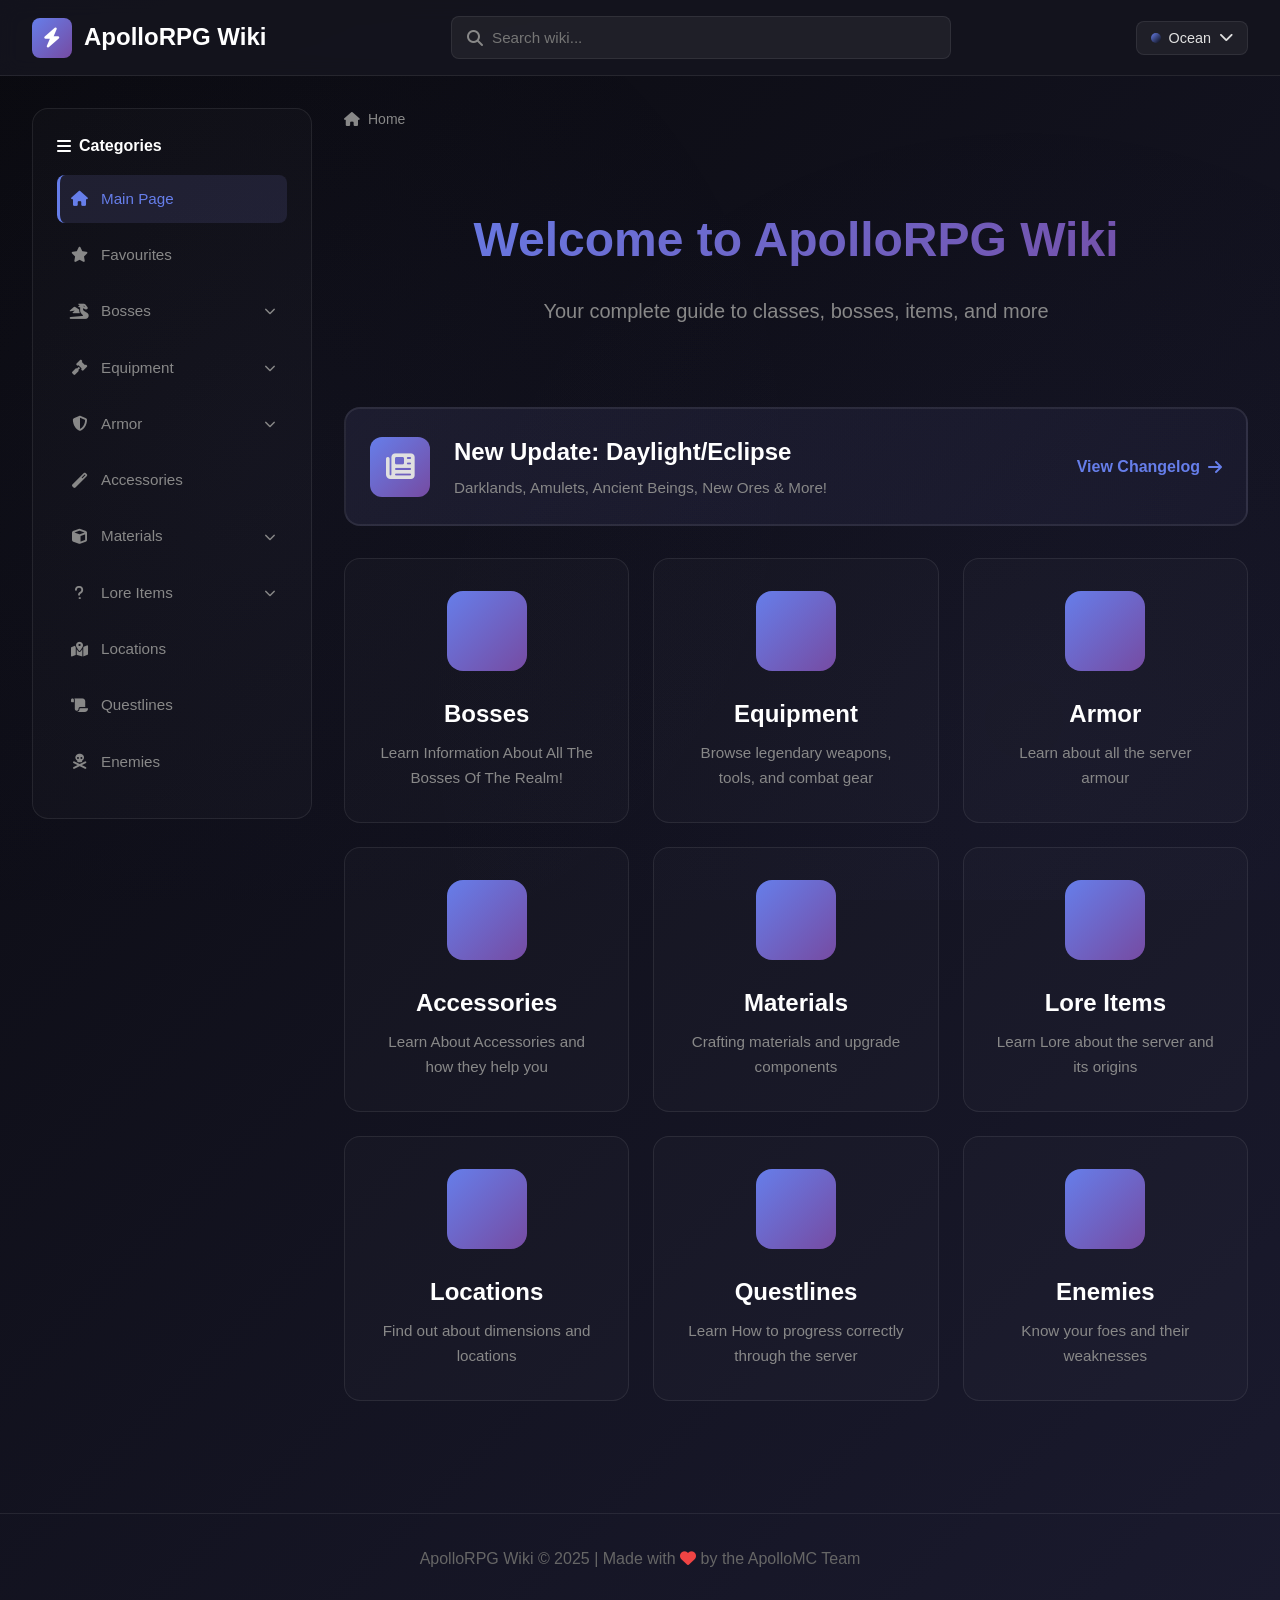
==== commit 825171d7: "Update index.html" ====
--- a/index.html
+++ b/index.html
@@ -388,783 +388,810 @@
     					</div>
     				</div>
     			   
-    				<!-- Modal Body — Timeline -->
-                    <div class="modal-body changelog-body">
-                    
-                        <!-- v2.0.0 — CURRENT / Rerelease -->
-                        <div class="changelog-entry" data-type="major">
-                            <div class="changelog-timeline">
-                                <div class="timeline-dot dot-latest">
-                                    <i class="fas fa-star"></i>
-                                </div>
-                                <div class="timeline-line"></div>
+    				<div id="updateModal" class="modal">
+    					<div class="modal-overlay" onclick="closeUpdateModal()"></div>
+    					<div class="modal-container">
+    			   
+    						<!-- Modal Header -->
+    						<div class="modal-header">
+    							<div class="modal-header-content">
+    								<i class="fas fa-newspaper"></i>
+    								<div>
+    									<h2>Update Changelog</h2>
+    									<span class="modal-subtitle">ApolloRPG — Full Version History</span>
+    								</div>
+    							</div>
+    							<button class="modal-close" onclick="closeUpdateModal()">
+    								<i class="fas fa-times"></i>
+    							</button>
+    						</div>
+    			   
+    						<!-- Filter Bar -->
+    						<div class="changelog-filters">
+    							<button class="filter-btn active" data-filter="all" onclick="filterChangelog('all', this)">All</button>
+    							<button class="filter-btn" data-filter="major" onclick="filterChangelog('major', this)">Major</button>
+    							<button class="filter-btn" data-filter="minor" onclick="filterChangelog('minor', this)">Minor</button>
+    							<button class="filter-btn" data-filter="hotfix" onclick="filterChangelog('hotfix', this)">Hotfix</button>
+    							<button class="filter-btn" data-filter="launch" onclick="filterChangelog('launch', this)">Launch</button>
+    						</div>
+    			   
+    						<!-- Modal Body — Timeline -->
+                            <div class="modal-body changelog-body">
+                            
+                                <!-- v2.0.0 — CURRENT / Rerelease -->
+                                <div class="changelog-entry" data-type="major">
+                                    <div class="changelog-timeline">
+                                        <div class="timeline-dot dot-latest">
+                                            <i class="fas fa-star"></i>
+                                        </div>
+                                        <div class="timeline-line"></div>
+                                    </div>
+                                    <div class="changelog-card changelog-card-latest">
+                                        <div class="changelog-card-header" onclick="toggleChangelog(this)">
+                                            <div class="changelog-card-left">
+                                                <div class="changelog-version-row">
+                                                    <span class="changelog-version">v2.0.0</span>
+                                                    <span class="changelog-type-badge badge-type-major">Major</span>
+                                                    <span class="changelog-type-badge badge-type-launch">Launch</span>
+                                                    <span class="changelog-type-badge badge-type-current">
+                                                        <i class="fas fa-circle"></i> Current
+                                                    </span>
+                                                </div>
+                                                <div class="changelog-name">Daylight / Eclipse</div>
+                                                <div class="changelog-date">
+                                                    <i class="far fa-calendar"></i> Release Date Unknown
+                                                </div>
+                                            </div>
+                                            <div class="changelog-toggle-icon">
+                                                <i class="fas fa-chevron-up"></i>
+                                            </div>
+                                        </div>
+                                        <div class="changelog-card-body expanded">
+                                            <p class="changelog-summary">
+                                                Official rerelease of the server as <strong>ApolloRPG</strong>. A landmark update bringing a whole new dimension, five new bosses, three new weapon tiers, sweeping progression changes, and a full world reset from the previous Mining Sim Java server.
+                                            </p>
+                            
+                                            <div class="changelog-section">
+                                                <div class="changelog-section-title added-title">
+                                                    <i class="fas fa-plus-circle"></i> Added
+                                                </div>
+                                                <ul class="changelog-list">
+                                                    <li class="cl-added"><strong>New Dimension:</strong> Darklands</li>
+                                                    <li class="cl-added"><strong>New Bosses:</strong> Gunmar The Black, Bular The Butcher, Angor Rot, Changeling, Infernax The Ancient</li>
+                                                    <li class="cl-added"><strong>New Weapons:</strong> Daylight, Eclipse, Moonlight</li>
+                                                    <li class="cl-added"><strong>New Armor Sets:</strong> Daylight Armour, Eclipse Armour, Moonlight Armour + New Vanity Sets</li>
+                                                    <li class="cl-added"><strong>New Materials:</strong> Awakenings (Boss Lore), New Metals and Gemstones</li>
+                                                    <li class="cl-added"><strong>New Accessories:</strong> Improved Crystals, New Crystal variants, Amulets</li>
+                                                    <li class="cl-added"><strong>New Ores &amp; Systems:</strong> Ancient Beings and associated content</li>
+                                                </ul>
+                                            </div>
+                            
+                                            <div class="changelog-section">
+                                                <div class="changelog-section-title changed-title">
+                                                    <i class="fas fa-pen"></i> Changed
+                                                </div>
+                                                <ul class="changelog-list">
+                                                    <li class="cl-changed"><strong>Rerelease:</strong> Complete server reset and rebranding from Mining Sim Java to ApolloRPG</li>
+                                                    <li class="cl-changed"><strong>Rebalanced:</strong> Full progression rework + old boss rebalance</li>
+                                                    <li class="cl-changed"><strong>Renamed:</strong> Corrupted King</li>
+                                                    <li class="cl-changed"><strong>Reworked:</strong> Plot and Boss Summon system</li>
+                                                </ul>
+                                            </div>
+                            
+                                            <div class="changelog-section">
+                                                <div class="changelog-section-title fixed-title">
+                                                    <i class="fas fa-wrench"></i> Fixed
+                                                </div>
+                                                <ul class="changelog-list">
+                                                    <li class="cl-fixed">Various legacy issues carried over from previous versions</li>
+                                                </ul>
+                                            </div>
+                                        </div>
+                                    </div>
+                                </div>
+                            
+                                <!-- v1.9.9 — Preparations -->
+                                <div class="changelog-entry" data-type="minor">
+                                    <div class="changelog-timeline">
+                                        <div class="timeline-dot dot-minor"></div>
+                                        <div class="timeline-line"></div>
+                                    </div>
+                                    <div class="changelog-card">
+                                        <div class="changelog-card-header" onclick="toggleChangelog(this)">
+                                            <div class="changelog-card-left">
+                                                <div class="changelog-version-row">
+                                                    <span class="changelog-version">v1.9.9</span>
+                                                    <span class="changelog-type-badge badge-type-minor">Minor</span>
+                                                </div>
+                                                <div class="changelog-name">Rerelease Preparations</div>
+                                                <div class="changelog-date">
+                                                    <i class="far fa-calendar"></i> Late 2025 / Early 2026
+                                                </div>
+                                            </div>
+                                            <div class="changelog-toggle-icon">
+                                                <i class="fas fa-chevron-down"></i>
+                                            </div>
+                                        </div>
+                                        <div class="changelog-card-body">
+                                            <p class="changelog-summary">
+                                                Final preparations for the full server reset and rerelease as ApolloRPG.
+                                            </p>
+                                        </div>
+                                    </div>
+                                </div>
+                            
+                                <!-- v1.7.5 Server Closure -->
+                                <div class="changelog-entry" data-type="minor">
+                                    <div class="changelog-timeline">
+                                        <div class="timeline-dot dot-minor"></div>
+                                        <div class="timeline-line"></div>
+                                    </div>
+                                    <div class="changelog-card">
+                                        <div class="changelog-card-header" onclick="toggleChangelog(this)">
+                                            <div class="changelog-card-left">
+                                                <div class="changelog-version-row">
+                                                    <span class="changelog-version">v1.7.5</span>
+                                                    <span class="changelog-type-badge badge-type-minor">Minor</span>
+                                                </div>
+                                                <div class="changelog-name">Server Closure</div>
+                                                <div class="changelog-date">
+                                                    <i class="far fa-calendar"></i> Late 2025
+                                                </div>
+                                            </div>
+                                            <div class="changelog-toggle-icon">
+                                                <i class="fas fa-chevron-down"></i>
+                                            </div>
+                                        </div>
+                                        <div class="changelog-card-body">
+                                            <p class="changelog-summary">Server closed due to hosting issues.</p>
+                                        </div>
+                                    </div>
+                                </div>
+                            
+                                <!-- v1.7.4 Daylight Preparations -->
+                                <div class="changelog-entry" data-type="minor">
+                                    <div class="changelog-timeline">
+                                        <div class="timeline-dot dot-minor"></div>
+                                        <div class="timeline-line"></div>
+                                    </div>
+                                    <div class="changelog-card">
+                                        <div class="changelog-card-header" onclick="toggleChangelog(this)">
+                                            <div class="changelog-card-left">
+                                                <div class="changelog-version-row">
+                                                    <span class="changelog-version">v1.7.4</span>
+                                                    <span class="changelog-type-badge badge-type-minor">Minor</span>
+                                                </div>
+                                                <div class="changelog-name">Daylight Preparations</div>
+                                                <div class="changelog-date">
+                                                    <i class="far fa-calendar"></i> 2025
+                                                </div>
+                                            </div>
+                                            <div class="changelog-toggle-icon">
+                                                <i class="fas fa-chevron-down"></i>
+                                            </div>
+                                        </div>
+                                        <div class="changelog-card-body">
+                                            <p class="changelog-summary">Preparations for the Daylight Update.</p>
+                                        </div>
+                                    </div>
+                                </div>
+                            
+                                <!-- v1.7.3 Cleanup (Removed Section) -->
+                                <div class="changelog-entry" data-type="minor">
+                                    <div class="changelog-timeline">
+                                        <div class="timeline-dot dot-minor"></div>
+                                        <div class="timeline-line"></div>
+                                    </div>
+                                    <div class="changelog-card">
+                                        <div class="changelog-card-header" onclick="toggleChangelog(this)">
+                                            <div class="changelog-card-left">
+                                                <div class="changelog-version-row">
+                                                    <span class="changelog-version">v1.7.3</span>
+                                                    <span class="changelog-type-badge badge-type-minor">Minor</span>
+                                                </div>
+                                                <div class="changelog-name">Cleanup</div>
+                                                <div class="changelog-date">
+                                                    <i class="far fa-calendar"></i> 2025
+                                                </div>
+                                            </div>
+                                            <div class="changelog-toggle-icon">
+                                                <i class="fas fa-chevron-down"></i>
+                                            </div>
+                                        </div>
+                                        <div class="changelog-card-body">
+                                            <div class="changelog-section">
+                                                <div class="changelog-section-title removed-title" style="color: #ff4d4d;">
+                                                    <i class="fas fa-minus-circle"></i> Removed
+                                                </div>
+                                                <ul class="changelog-list">
+                                                    <li class="cl-removed"><strong>Areas & Bosses:</strong> Incendium, Hovering Inferno, and Room of Mesmerisation</li>
+                                                </ul>
+                                            </div>
+                                        </div>
+                                    </div>
+                                </div>
+                            
+                                <!-- v1.7.2 Corruption Removal (Removed Section) -->
+                                <div class="changelog-entry" data-type="minor">
+                                    <div class="changelog-timeline">
+                                        <div class="timeline-dot dot-minor"></div>
+                                        <div class="timeline-line"></div>
+                                    </div>
+                                    <div class="changelog-card">
+                                        <div class="changelog-card-header" onclick="toggleChangelog(this)">
+                                            <div class="changelog-card-left">
+                                                <div class="changelog-version-row">
+                                                    <span class="changelog-version">v1.7.2</span>
+                                                    <span class="changelog-type-badge badge-type-minor">Minor</span>
+                                                </div>
+                                                <div class="changelog-name">Corruption Removal</div>
+                                                <div class="changelog-date">
+                                                    <i class="far fa-calendar"></i> 2025
+                                                </div>
+                                            </div>
+                                            <div class="changelog-toggle-icon">
+                                                <i class="fas fa-chevron-down"></i>
+                                            </div>
+                                        </div>
+                                        <div class="changelog-card-body">
+                                            <div class="changelog-section">
+                                                <div class="changelog-section-title removed-title" style="color: #ff4d4d;">
+                                                    <i class="fas fa-minus-circle"></i> Removed
+                                                </div>
+                                                <ul class="changelog-list">
+                                                    <li class="cl-removed"><strong>World Feature:</strong> Removed Corruption from the world</li>
+                                                </ul>
+                                            </div>
+                                        </div>
+                                    </div>
+                                </div>
+                            
+                                <!-- v1.7.1 Tank Class -->
+                                <div class="changelog-entry" data-type="minor">
+                                    <div class="changelog-timeline">
+                                        <div class="timeline-dot dot-minor"></div>
+                                        <div class="timeline-line"></div>
+                                    </div>
+                                    <div class="changelog-card">
+                                        <div class="changelog-card-header" onclick="toggleChangelog(this)">
+                                            <div class="changelog-card-left">
+                                                <div class="changelog-version-row">
+                                                    <span class="changelog-version">v1.7.1</span>
+                                                    <span class="changelog-type-badge badge-type-minor">Minor</span>
+                                                </div>
+                                                <div class="changelog-name">Tank Class</div>
+                                                <div class="changelog-date">
+                                                    <i class="far fa-calendar"></i> 2025
+                                                </div>
+                                            </div>
+                                            <div class="changelog-toggle-icon">
+                                                <i class="fas fa-chevron-down"></i>
+                                            </div>
+                                        </div>
+                                        <div class="changelog-card-body">
+                                            <div class="changelog-section">
+                                                <div class="changelog-section-title added-title">
+                                                    <i class="fas fa-plus-circle"></i> Added
+                                                </div>
+                                                <ul class="changelog-list">
+                                                    <li class="cl-added"><strong>New Class:</strong> Tank</li>
+                                                </ul>
+                                            </div>
+                                        </div>
+                                    </div>
+                                </div>
+                            
+                                <!-- v1.7.0 Corruption & New Content -->
+                                <div class="changelog-entry" data-type="major">
+                                    <div class="changelog-timeline">
+                                        <div class="timeline-dot dot-major"></div>
+                                        <div class="timeline-line"></div>
+                                    </div>
+                                    <div class="changelog-card">
+                                        <div class="changelog-card-header" onclick="toggleChangelog(this)">
+                                            <div class="changelog-card-left">
+                                                <div class="changelog-version-row">
+                                                    <span class="changelog-version">v1.7.0</span>
+                                                    <span class="changelog-type-badge badge-type-major">Major</span>
+                                                </div>
+                                                <div class="changelog-name">Corruption &amp; New Content</div>
+                                                <div class="changelog-date">
+                                                    <i class="far fa-calendar"></i> 2025
+                                                </div>
+                                            </div>
+                                            <div class="changelog-toggle-icon">
+                                                <i class="fas fa-chevron-down"></i>
+                                            </div>
+                                        </div>
+                                        <div class="changelog-card-body">
+                                            <div class="changelog-section">
+                                                <div class="changelog-section-title added-title">
+                                                    <i class="fas fa-plus-circle"></i> Added
+                                                </div>
+                                                <ul class="changelog-list">
+                                                    <li class="cl-added"><strong>Items & Bosses:</strong> Corrupt King, Lights Bane, Nights Edge, Corrupted Armour, Menacing Magmar Helmet</li>
+                                                    <li class="cl-added"><strong>Lore:</strong> Added lore for Giant</li>
+                                                </ul>
+                                            </div>
+                                        </div>
+                                    </div>
+                                </div>
+                            
+                                <!-- v1.6.2 Economy Rework -->
+                                <div class="changelog-entry" data-type="minor">
+                                    <div class="changelog-timeline">
+                                        <div class="timeline-dot dot-minor"></div>
+                                        <div class="timeline-line"></div>
+                                    </div>
+                                    <div class="changelog-card">
+                                        <div class="changelog-card-header" onclick="toggleChangelog(this)">
+                                            <div class="changelog-card-left">
+                                                <div class="changelog-version-row">
+                                                    <span class="changelog-version">v1.6.2</span>
+                                                    <span class="changelog-type-badge badge-type-minor">Minor</span>
+                                                </div>
+                                                <div class="changelog-name">Economy Rework</div>
+                                                <div class="changelog-date">
+                                                    <i class="far fa-calendar"></i> 2025
+                                                </div>
+                                            </div>
+                                            <div class="changelog-toggle-icon">
+                                                <i class="fas fa-chevron-down"></i>
+                                            </div>
+                                        </div>
+                                        <div class="changelog-card-body">
+                                            <div class="changelog-section">
+                                                <div class="changelog-section-title added-title">
+                                                    <i class="fas fa-plus-circle"></i> Added
+                                                </div>
+                                                <ul class="changelog-list">
+                                                    <li class="cl-added"><strong>NPCs & Areas:</strong> Added Shopkeepers and Player Plaza</li>
+                                                </ul>
+                                            </div>
+                                            <div class="changelog-section">
+                                                <div class="changelog-section-title changed-title">
+                                                    <i class="fas fa-pen"></i> Changed
+                                                </div>
+                                                <ul class="changelog-list">
+                                                    <li class="cl-changed"><strong>System:</strong> Full Economy Rework</li>
+                                                </ul>
+                                            </div>
+                                            <div class="changelog-section">
+                                                <div class="changelog-section-title removed-title" style="color: #ff4d4d;">
+                                                    <i class="fas fa-minus-circle"></i> Removed
+                                                </div>
+                                                <ul class="changelog-list">
+                                                    <li class="cl-removed"><strong>Area:</strong> Shop Floor 2 (Replaced by Player Plaza)</li>
+                                                </ul>
+                                            </div>
+                                        </div>
+                                    </div>
+                                </div>
+                            
+                                <!-- v1.6.1 Meteor Cleanup (Removed Section) -->
+                                <div class="changelog-entry" data-type="minor">
+                                    <div class="changelog-timeline">
+                                        <div class="timeline-dot dot-minor"></div>
+                                        <div class="timeline-line"></div>
+                                    </div>
+                                    <div class="changelog-card">
+                                        <div class="changelog-card-header" onclick="toggleChangelog(this)">
+                                            <div class="changelog-card-left">
+                                                <div class="changelog-version-row">
+                                                    <span class="changelog-version">v1.6.1</span>
+                                                    <span class="changelog-type-badge badge-type-minor">Minor</span>
+                                                </div>
+                                                <div class="changelog-name">Meteor Cleanup</div>
+                                                <div class="changelog-date">
+                                                    <i class="far fa-calendar"></i> 2025
+                                                </div>
+                                            </div>
+                                            <div class="changelog-toggle-icon">
+                                                <i class="fas fa-chevron-down"></i>
+                                            </div>
+                                        </div>
+                                        <div class="changelog-card-body">
+                                            <div class="changelog-section">
+                                                <div class="changelog-section-title removed-title" style="color: #ff4d4d;">
+                                                    <i class="fas fa-minus-circle"></i> Removed
+                                                </div>
+                                                <ul class="changelog-list">
+                                                    <li class="cl-removed"><strong>Event Content:</strong> Meteor Fallout</li>
+                                                </ul>
+                                            </div>
+                                        </div>
+                                    </div>
+                                </div>
+                            
+                                <!-- v1.6.0 Elementals & Quests -->
+                                <div class="changelog-entry" data-type="major">
+                                    <div class="changelog-timeline">
+                                        <div class="timeline-dot dot-major"></div>
+                                        <div class="timeline-line"></div>
+                                    </div>
+                                    <div class="changelog-card">
+                                        <div class="changelog-card-header" onclick="toggleChangelog(this)">
+                                            <div class="changelog-card-left">
+                                                <div class="changelog-version-row">
+                                                    <span class="changelog-version">v1.6.0</span>
+                                                    <span class="changelog-type-badge badge-type-major">Major</span>
+                                                </div>
+                                                <div class="changelog-name">Elementals &amp; Quests</div>
+                                                <div class="changelog-date">
+                                                    <i class="far fa-calendar"></i> 2025
+                                                </div>
+                                            </div>
+                                            <div class="changelog-toggle-icon">
+                                                <i class="fas fa-chevron-down"></i>
+                                            </div>
+                                        </div>
+                                        <div class="changelog-card-body">
+                                            <div class="changelog-section">
+                                                <div class="changelog-section-title added-title">
+                                                    <i class="fas fa-plus-circle"></i> Added
+                                                </div>
+                                                <ul class="changelog-list">
+                                                    <li class="cl-added"><strong>Magmar Content:</strong> Magmar Elemental, Magmarite, Exorcist, More Quests</li>
+                                                    <li class="cl-added"><strong>Frost Content:</strong> Frost Elemental, Frost-themed content, Permafrost quest sword, Frostbite (v1.6.5)</li>
+                                                </ul>
+                                            </div>
+                                        </div>
+                                    </div>
+                                </div>
+                            
+                                <!-- v1.5.2 Meteor Event -->
+                                <div class="changelog-entry" data-type="minor">
+                                    <div class="changelog-timeline">
+                                        <div class="timeline-dot dot-minor"></div>
+                                        <div class="timeline-line"></div>
+                                    </div>
+                                    <div class="changelog-card">
+                                        <div class="changelog-card-header" onclick="toggleChangelog(this)">
+                                            <div class="changelog-card-left">
+                                                <div class="changelog-version-row">
+                                                    <span class="changelog-version">v1.5.2</span>
+                                                    <span class="changelog-type-badge badge-type-minor">Minor</span>
+                                                </div>
+                                                <div class="changelog-name">Meteor Event</div>
+                                                <div class="changelog-date">
+                                                    <i class="far fa-calendar"></i> 2025
+                                                </div>
+                                            </div>
+                                            <div class="changelog-toggle-icon">
+                                                <i class="fas fa-chevron-down"></i>
+                                            </div>
+                                        </div>
+                                        <div class="changelog-card-body">
+                                            <p class="changelog-summary">Meteor Event — meteor crashes into a plot near the End Portal.</p>
+                                            <div class="changelog-section">
+                                                <div class="changelog-section-title removed-title" style="color: #ff4d4d;">
+                                                    <i class="fas fa-minus-circle"></i> Removed
+                                                </div>
+                                                <ul class="changelog-list">
+                                                    <li class="cl-removed"><strong>Server Branch:</strong> Deleted MSJ S2</li>
+                                                </ul>
+                                            </div>
+                                        </div>
+                                    </div>
+                                </div>
+                            
+                                <!-- v1.5.0 Quests & Season 2 -->
+                                <div class="changelog-entry" data-type="major">
+                                    <div class="changelog-timeline">
+                                        <div class="timeline-dot dot-major"></div>
+                                        <div class="timeline-line"></div>
+                                    </div>
+                                    <div class="changelog-card">
+                                        <div class="changelog-card-header" onclick="toggleChangelog(this)">
+                                            <div class="changelog-card-left">
+                                                <div class="changelog-version-row">
+                                                    <span class="changelog-version">v1.5.0</span>
+                                                    <span class="changelog-type-badge badge-type-major">Major</span>
+                                                </div>
+                                                <div class="changelog-name">Quests &amp; Season 2</div>
+                                                <div class="changelog-date">
+                                                    <i class="far fa-calendar"></i> Mid 2025
+                                                </div>
+                                            </div>
+                                            <div class="changelog-toggle-icon">
+                                                <i class="fas fa-chevron-down"></i>
+                                            </div>
+                                        </div>
+                                        <div class="changelog-card-body">
+                                            <div class="changelog-section">
+                                                <div class="changelog-section-title added-title">
+                                                    <i class="fas fa-plus-circle"></i> Added
+                                                </div>
+                                                <ul class="changelog-list">
+                                                    <li class="cl-added"><strong>System:</strong> Quests system</li>
+                                                    <li class="cl-added"><strong>New Branch:</strong> New server branch: Mining Sim Java S2 (Aether, Runic Items, etc.)</li>
+                                                </ul>
+                                            </div>
+                                        </div>
+                                    </div>
+                                </div>
+                            
+                                <!-- v1.4.0 Slime & Giant Update -->
+                                <div class="changelog-entry" data-type="major">
+                                    <div class="changelog-timeline">
+                                        <div class="timeline-dot dot-major"></div>
+                                        <div class="timeline-line"></div>
+                                    </div>
+                                    <div class="changelog-card">
+                                        <div class="changelog-card-header" onclick="toggleChangelog(this)">
+                                            <div class="changelog-card-left">
+                                                <div class="changelog-version-row">
+                                                    <span class="changelog-version">v1.4.0</span>
+                                                    <span class="changelog-type-badge badge-type-major">Major</span>
+                                                </div>
+                                                <div class="changelog-name">Slime &amp; Giant Update</div>
+                                                <div class="changelog-date">
+                                                    <i class="far fa-calendar"></i> 2025
+                                                </div>
+                                            </div>
+                                            <div class="changelog-toggle-icon">
+                                                <i class="fas fa-chevron-down"></i>
+                                            </div>
+                                        </div>
+                                        <div class="changelog-card-body">
+                                            <div class="changelog-section">
+                                                <div class="changelog-section-title added-title">
+                                                    <i class="fas fa-plus-circle"></i> Added
+                                                </div>
+                                                <ul class="changelog-list">
+                                                    <li class="cl-added"><strong>Bosses & Drops:</strong> King Slime and all drops, Giant and all drops</li>
+                                                    <li class="cl-added"><strong>Items & NPCs:</strong> Bandit for Undead Miner, Ultimate Pickaxe</li>
+                                                </ul>
+                                            </div>
+                                        </div>
+                                    </div>
+                                </div>
+                            
+                                <!-- v1.3.0 Skeleton & Zombie Kings -->
+                                <div class="changelog-entry" data-type="major">
+                                    <div class="changelog-timeline">
+                                        <div class="timeline-dot dot-major"></div>
+                                        <div class="timeline-line"></div>
+                                    </div>
+                                    <div class="changelog-card">
+                                        <div class="changelog-card-header" onclick="toggleChangelog(this)">
+                                            <div class="changelog-card-left">
+                                                <div class="changelog-version-row">
+                                                    <span class="changelog-version">v1.3.0</span>
+                                                    <span class="changelog-type-badge badge-type-major">Major</span>
+                                                </div>
+                                                <div class="changelog-name">Skeleton &amp; Zombie Kings</div>
+                                                <div class="changelog-date">
+                                                    <i class="far fa-calendar"></i> 2025
+                                                </div>
+                                            </div>
+                                            <div class="changelog-toggle-icon">
+                                                <i class="fas fa-chevron-down"></i>
+                                            </div>
+                                        </div>
+                                        <div class="changelog-card-body">
+                                            <div class="changelog-section">
+                                                <div class="changelog-section-title added-title">
+                                                    <i class="fas fa-plus-circle"></i> Added
+                                                </div>
+                                                <ul class="changelog-list">
+                                                    <li class="cl-added"><strong>Bosses & Drops:</strong> Skeleton King and all related content</li>
+                                                    <li class="cl-added"><strong>Content (v1.3.2):</strong> Zombie King, Undead Miner, and Enlightened Pickaxe</li>
+                                                </ul>
+                                            </div>
+                                        </div>
+                                    </div>
+                                </div>
+                            
+                                <!-- v1.2.0 Nether & End Expansion -->
+                                <div class="changelog-entry" data-type="major">
+                                    <div class="changelog-timeline">
+                                        <div class="timeline-dot dot-major"></div>
+                                        <div class="timeline-line"></div>
+                                    </div>
+                                    <div class="changelog-card">
+                                        <div class="changelog-card-header" onclick="toggleChangelog(this)">
+                                            <div class="changelog-card-left">
+                                                <div class="changelog-version-row">
+                                                    <span class="changelog-version">v1.2.0</span>
+                                                    <span class="changelog-type-badge badge-type-major">Major</span>
+                                                </div>
+                                                <div class="changelog-name">Nether &amp; End Expansion</div>
+                                                <div class="changelog-date">
+                                                    <i class="far fa-calendar"></i> Late 2025
+                                                </div>
+                                            </div>
+                                            <div class="changelog-toggle-icon">
+                                                <i class="fas fa-chevron-down"></i>
+                                            </div>
+                                        </div>
+                                        <div class="changelog-card-body">
+                                            <div class="changelog-section">
+                                                <div class="changelog-section-title added-title">
+                                                    <i class="fas fa-plus-circle"></i> Added
+                                                </div>
+                                                <ul class="changelog-list">
+                                                    <li class="cl-added"><strong>Dimensions:</strong> Nether &amp; End fully opened</li>
+                                                    <li class="cl-added"><strong>Items:</strong> Incendium (custom Nether items)</li>
+                                                    <li class="cl-added"><strong>Bosses:</strong> Hovering Inferno (custom boss)</li>
+                                                    <li class="cl-added"><strong>Features:</strong> Shop Second Floor, Leaderboards, Room of Mesmerisation</li>
+                                                </ul>
+                                            </div>
+                                        </div>
+                                    </div>
+                                </div>
+                            
+                                <!-- v1.1.3 Shop Update -->
+                                <div class="changelog-entry" data-type="minor">
+                                    <div class="changelog-timeline">
+                                        <div class="timeline-dot dot-minor"></div>
+                                        <div class="timeline-line"></div>
+                                    </div>
+                                    <div class="changelog-card">
+                                        <div class="changelog-card-header" onclick="toggleChangelog(this)">
+                                            <div class="changelog-card-left">
+                                                <div class="changelog-version-row">
+                                                    <span class="changelog-version">v1.1.3</span>
+                                                    <span class="changelog-type-badge badge-type-minor">Minor</span>
+                                                </div>
+                                                <div class="changelog-name">Shop Update</div>
+                                                <div class="changelog-date">
+                                                    <i class="far fa-calendar"></i> Late 2025
+                                                </div>
+                                            </div>
+                                            <div class="changelog-toggle-icon">
+                                                <i class="fas fa-chevron-down"></i>
+                                            </div>
+                                        </div>
+                                        <div class="changelog-card-body">
+                                            <div class="changelog-section">
+                                                <div class="changelog-section-title added-title">
+                                                    <i class="fas fa-plus-circle"></i> Added
+                                                </div>
+                                                <ul class="changelog-list">
+                                                    <li class="cl-added"><strong>Shop:</strong> Added new items to the shop</li>
+                                                </ul>
+                                            </div>
+                                        </div>
+                                    </div>
+                                </div>
+                            
+                                <!-- v1.1.2 Mine Fixes -->
+                                <div class="changelog-entry" data-type="minor">
+                                    <div class="changelog-timeline">
+                                        <div class="timeline-dot dot-minor"></div>
+                                        <div class="timeline-line"></div>
+                                    </div>
+                                    <div class="changelog-card">
+                                        <div class="changelog-card-header" onclick="toggleChangelog(this)">
+                                            <div class="changelog-card-left">
+                                                <div class="changelog-version-row">
+                                                    <span class="changelog-version">v1.1.2</span>
+                                                    <span class="changelog-type-badge badge-type-minor">Minor</span>
+                                                </div>
+                                                <div class="changelog-name">Mine Fixes</div>
+                                                <div class="changelog-date">
+                                                    <i class="far fa-calendar"></i> Late 2025
+                                                </div>
+                                            </div>
+                                            <div class="changelog-toggle-icon">
+                                                <i class="fas fa-chevron-down"></i>
+                                            </div>
+                                        </div>
+                                        <div class="changelog-card-body">
+                                            <div class="changelog-section">
+                                                <div class="changelog-section-title fixed-title">
+                                                    <i class="fas fa-wrench"></i> Fixed
+                                                </div>
+                                                <ul class="changelog-list">
+                                                    <li class="cl-fixed"><strong>Bugs:</strong> Additional fixes related to the mine</li>
+                                                </ul>
+                                            </div>
+                                        </div>
+                                    </div>
+                                </div>
+                            
+                                <!-- v1.1.1 Mine Fixes -->
+                                <div class="changelog-entry" data-type="minor">
+                                    <div class="changelog-timeline">
+                                        <div class="timeline-dot dot-minor"></div>
+                                        <div class="timeline-line"></div>
+                                    </div>
+                                    <div class="changelog-card">
+                                        <div class="changelog-card-header" onclick="toggleChangelog(this)">
+                                            <div class="changelog-card-left">
+                                                <div class="changelog-version-row">
+                                                    <span class="changelog-version">v1.1.1</span>
+                                                    <span class="changelog-type-badge badge-type-minor">Minor</span>
+                                                </div>
+                                                <div class="changelog-name">Mine Fixes</div>
+                                                <div class="changelog-date">
+                                                    <i class="far fa-calendar"></i> Late 2025
+                                                </div>
+                                            </div>
+                                            <div class="changelog-toggle-icon">
+                                                <i class="fas fa-chevron-down"></i>
+                                            </div>
+                                        </div>
+                                        <div class="changelog-card-body">
+                                            <div class="changelog-section">
+                                                <div class="changelog-section-title fixed-title">
+                                                    <i class="fas fa-wrench"></i> Fixed
+                                                </div>
+                                                <ul class="changelog-list">
+                                                    <li class="cl-fixed"><strong>Bugs:</strong> Fixed issues related to the mine</li>
+                                                </ul>
+                                            </div>
+                                        </div>
+                                    </div>
+                                </div>
+                            
+                                <!-- v1.1.0 The Awakening -->
+                                <div class="changelog-entry" data-type="major">
+                                    <div class="changelog-timeline">
+                                        <div class="timeline-dot dot-major"></div>
+                                        <div class="timeline-line"></div>
+                                    </div>
+                                    <div class="changelog-card">
+                                        <div class="changelog-card-header" onclick="toggleChangelog(this)">
+                                            <div class="changelog-card-left">
+                                                <div class="changelog-version-row">
+                                                    <span class="changelog-version">v1.1.0</span>
+                                                    <span class="changelog-type-badge badge-type-major">Major</span>
+                                                </div>
+                                                <div class="changelog-name">The Awakening</div>
+                                                <div class="changelog-date">
+                                                    <i class="far fa-calendar"></i> Late 2025
+                                                </div>
+                                            </div>
+                                            <div class="changelog-toggle-icon">
+                                                <i class="fas fa-chevron-down"></i>
+                                            </div>
+                                        </div>
+                                        <div class="changelog-card-body">
+                                            <div class="changelog-section">
+                                                <div class="changelog-section-title added-title">
+                                                    <i class="fas fa-plus-circle"></i> Added
+                                                </div>
+                                                <ul class="changelog-list">
+                                                    <li class="cl-added"><strong>Features:</strong> New shop additions, Mega Plots</li>
+                                                    <li class="cl-added"><strong>Events:</strong> Mob Arena (for future updates), and Mob Raids (Zombies, Endermen, etc. with custom loot)</li>
+                                                </ul>
+                                            </div>
+                                        </div>
+                                    </div>
+                                </div>
+                            
+                                <!-- v1.0.0 — Launch -->
+                                <div class="changelog-entry" data-type="launch">
+                                    <div class="changelog-timeline">
+                                        <div class="timeline-dot dot-launch"></div>
+                                    </div>
+                                    <div class="changelog-card">
+                                        <div class="changelog-card-header" onclick="toggleChangelog(this)">
+                                            <div class="changelog-card-left">
+                                                <div class="changelog-version-row">
+                                                    <span class="changelog-version">v1.0.0</span>
+                                                    <span class="changelog-type-badge badge-type-launch">Launch</span>
+                                                </div>
+                                                <div class="changelog-name">Origins</div>
+                                                <div class="changelog-date">
+                                                    <i class="far fa-calendar"></i> Mid 2025
+                                                </div>
+                                            </div>
+                                            <div class="changelog-toggle-icon">
+                                                <i class="fas fa-chevron-down"></i>
+                                            </div>
+                                        </div>
+                                        <div class="changelog-card-body">
+                                            <p class="changelog-summary">
+                                                The server originally launched as <strong>Mining Sim Java</strong>, an official port of the popular PS3 Minecraft world "Mining Sim". At launch it only contained core features: Animal Farm, Small Plots, Large Plots, and the Mine. Many features present in later versions were not yet implemented.
+                                            </p>
+                                        </div>
+                                    </div>
+                                </div>
+                            
                             </div>
-                            <div class="changelog-card changelog-card-latest">
-                                <div class="changelog-card-header" onclick="toggleChangelog(this)">
-                                    <div class="changelog-card-left">
-                                        <div class="changelog-version-row">
-                                            <span class="changelog-version">v2.0.0</span>
-                                            <span class="changelog-type-badge badge-type-major">Major</span>
-                                            <span class="changelog-type-badge badge-type-launch">Launch</span>
-                                            <span class="changelog-type-badge badge-type-current">
-                                                <i class="fas fa-circle"></i> Current
-                                            </span>
-                                        </div>
-                                        <div class="changelog-name">Daylight / Eclipse</div>
-                                        <div class="changelog-date">
-                                            <i class="far fa-calendar"></i> Release Date Unknown
-                                        </div>
-                                    </div>
-                                    <div class="changelog-toggle-icon">
-                                        <i class="fas fa-chevron-up"></i>
-                                    </div>
-                                </div>
-                                <div class="changelog-card-body expanded">
-                                    <p class="changelog-summary">
-                                        Official rerelease of the server as <strong>ApolloRPG</strong>. A landmark update bringing a whole new dimension, five new bosses, three new weapon tiers, sweeping progression changes, and a full world reset from the previous Mining Sim Java server.
-                                    </p>
-                    
-                                    <div class="changelog-section">
-                                        <div class="changelog-section-title added-title">
-                                            <i class="fas fa-plus-circle"></i> Added
-                                        </div>
-                                        <ul class="changelog-list">
-                                            <li class="cl-added"><strong>New Dimension:</strong> Darklands</li>
-                                            <li class="cl-added"><strong>New Bosses:</strong> Gunmar The Black, Bular The Butcher, Angor Rot, Changeling, Infernax The Ancient</li>
-                                            <li class="cl-added"><strong>New Weapons:</strong> Daylight, Eclipse, Moonlight</li>
-                                            <li class="cl-added"><strong>New Armor Sets:</strong> Daylight Armour, Eclipse Armour, Moonlight Armour + New Vanity Sets</li>
-                                            <li class="cl-added"><strong>New Materials:</strong> Awakenings (Boss Lore), New Metals and Gemstones</li>
-                                            <li class="cl-added"><strong>New Accessories:</strong> Improved Crystals, New Crystal variants, Amulets</li>
-                                            <li class="cl-added"><strong>New Ores &amp; Systems:</strong> Ancient Beings and associated content</li>
-                                        </ul>
-                                    </div>
-                    
-                                    <div class="changelog-section">
-                                        <div class="changelog-section-title changed-title">
-                                            <i class="fas fa-pen"></i> Changed
-                                        </div>
-                                        <ul class="changelog-list">
-                                            <li class="cl-changed"><strong>Rerelease:</strong> Complete server reset and rebranding from Mining Sim Java to ApolloRPG</li>
-                                            <li class="cl-changed"><strong>Rebalanced:</strong> Full progression rework + old boss rebalance</li>
-                                            <li class="cl-changed"><strong>Renamed:</strong> Corrupted King</li>
-                                            <li class="cl-changed"><strong>Reworked:</strong> Plot and Boss Summon system</li>
-                                        </ul>
-                                    </div>
-                    
-                                    <div class="changelog-section">
-                                        <div class="changelog-section-title fixed-title">
-                                            <i class="fas fa-wrench"></i> Fixed
-                                        </div>
-                                        <ul class="changelog-list">
-                                            <li class="cl-fixed">Various legacy issues carried over from previous versions</li>
-                                        </ul>
-                                    </div>
-                                </div>
-                            </div>
-                        </div>
-                    
-                        <!-- v1.9.9 — Preparations -->
-                        <div class="changelog-entry" data-type="minor">
-                            <div class="changelog-timeline">
-                                <div class="timeline-dot dot-minor"></div>
-                                <div class="timeline-line"></div>
-                            </div>
-                            <div class="changelog-card">
-                                <div class="changelog-card-header" onclick="toggleChangelog(this)">
-                                    <div class="changelog-card-left">
-                                        <div class="changelog-version-row">
-                                            <span class="changelog-version">v1.9.9</span>
-                                            <span class="changelog-type-badge badge-type-minor">Minor</span>
-                                        </div>
-                                        <div class="changelog-name">Rerelease Preparations</div>
-                                        <div class="changelog-date">
-                                            <i class="far fa-calendar"></i> Late 2025 / Early 2026
-                                        </div>
-                                    </div>
-                                    <div class="changelog-toggle-icon">
-                                        <i class="fas fa-chevron-down"></i>
-                                    </div>
-                                </div>
-                                <div class="changelog-card-body">
-                                    <p class="changelog-summary">
-                                        Final preparations for the full server reset and rerelease as ApolloRPG.
-                                    </p>
-                                </div>
-                            </div>
-                        </div>
-                    
-                        <!-- v1.7.5 Server Closure -->
-                        <div class="changelog-entry" data-type="minor">
-                            <div class="changelog-timeline">
-                                <div class="timeline-dot dot-minor"></div>
-                                <div class="timeline-line"></div>
-                            </div>
-                            <div class="changelog-card">
-                                <div class="changelog-card-header" onclick="toggleChangelog(this)">
-                                    <div class="changelog-card-left">
-                                        <div class="changelog-version-row">
-                                            <span class="changelog-version">v1.7.5</span>
-                                            <span class="changelog-type-badge badge-type-minor">Minor</span>
-                                        </div>
-                                        <div class="changelog-name">Server Closure</div>
-                                        <div class="changelog-date">
-                                            <i class="far fa-calendar"></i> Late 2025
-                                        </div>
-                                    </div>
-                                    <div class="changelog-toggle-icon">
-                                        <i class="fas fa-chevron-down"></i>
-                                    </div>
-                                </div>
-                                <div class="changelog-card-body">
-                                    <p class="changelog-summary">Server closed due to hosting issues.</p>
-                                </div>
-                            </div>
-                        </div>
-                    
-                        <!-- v1.7.4 Daylight Preparations -->
-                        <div class="changelog-entry" data-type="minor">
-                            <div class="changelog-timeline">
-                                <div class="timeline-dot dot-minor"></div>
-                                <div class="timeline-line"></div>
-                            </div>
-                            <div class="changelog-card">
-                                <div class="changelog-card-header" onclick="toggleChangelog(this)">
-                                    <div class="changelog-card-left">
-                                        <div class="changelog-version-row">
-                                            <span class="changelog-version">v1.7.4</span>
-                                            <span class="changelog-type-badge badge-type-minor">Minor</span>
-                                        </div>
-                                        <div class="changelog-name">Daylight Preparations</div>
-                                        <div class="changelog-date">
-                                            <i class="far fa-calendar"></i> 2025
-                                        </div>
-                                    </div>
-                                    <div class="changelog-toggle-icon">
-                                        <i class="fas fa-chevron-down"></i>
-                                    </div>
-                                </div>
-                                <div class="changelog-card-body">
-                                    <p class="changelog-summary">Preparations for the Daylight Update.</p>
-                                </div>
-                            </div>
-                        </div>
-                    
-                        <!-- v1.7.3 Cleanup (Removed Section) -->
-                        <div class="changelog-entry" data-type="minor">
-                            <div class="changelog-timeline">
-                                <div class="timeline-dot dot-minor"></div>
-                                <div class="timeline-line"></div>
-                            </div>
-                            <div class="changelog-card">
-                                <div class="changelog-card-header" onclick="toggleChangelog(this)">
-                                    <div class="changelog-card-left">
-                                        <div class="changelog-version-row">
-                                            <span class="changelog-version">v1.7.3</span>
-                                            <span class="changelog-type-badge badge-type-minor">Minor</span>
-                                        </div>
-                                        <div class="changelog-name">Cleanup</div>
-                                        <div class="changelog-date">
-                                            <i class="far fa-calendar"></i> 2025
-                                        </div>
-                                    </div>
-                                    <div class="changelog-toggle-icon">
-                                        <i class="fas fa-chevron-down"></i>
-                                    </div>
-                                </div>
-                                <div class="changelog-card-body">
-                                    <div class="changelog-section">
-                                        <div class="changelog-section-title removed-title" style="color: #ff4d4d;">
-                                            <i class="fas fa-minus-circle"></i> Removed
-                                        </div>
-                                        <ul class="changelog-list">
-                                            <li class="cl-removed"><strong>Areas & Bosses:</strong> Incendium, Hovering Inferno, and Room of Mesmerisation</li>
-                                        </ul>
-                                    </div>
-                                </div>
-                            </div>
-                        </div>
-                    
-                        <!-- v1.7.2 Corruption Removal (Removed Section) -->
-                        <div class="changelog-entry" data-type="minor">
-                            <div class="changelog-timeline">
-                                <div class="timeline-dot dot-minor"></div>
-                                <div class="timeline-line"></div>
-                            </div>
-                            <div class="changelog-card">
-                                <div class="changelog-card-header" onclick="toggleChangelog(this)">
-                                    <div class="changelog-card-left">
-                                        <div class="changelog-version-row">
-                                            <span class="changelog-version">v1.7.2</span>
-                                            <span class="changelog-type-badge badge-type-minor">Minor</span>
-                                        </div>
-                                        <div class="changelog-name">Corruption Removal</div>
-                                        <div class="changelog-date">
-                                            <i class="far fa-calendar"></i> 2025
-                                        </div>
-                                    </div>
-                                    <div class="changelog-toggle-icon">
-                                        <i class="fas fa-chevron-down"></i>
-                                    </div>
-                                </div>
-                                <div class="changelog-card-body">
-                                    <div class="changelog-section">
-                                        <div class="changelog-section-title removed-title" style="color: #ff4d4d;">
-                                            <i class="fas fa-minus-circle"></i> Removed
-                                        </div>
-                                        <ul class="changelog-list">
-                                            <li class="cl-removed"><strong>World Feature:</strong> Removed Corruption from the world</li>
-                                        </ul>
-                                    </div>
-                                </div>
-                            </div>
-                        </div>
-                    
-                        <!-- v1.7.1 Tank Class -->
-                        <div class="changelog-entry" data-type="minor">
-                            <div class="changelog-timeline">
-                                <div class="timeline-dot dot-minor"></div>
-                                <div class="timeline-line"></div>
-                            </div>
-                            <div class="changelog-card">
-                                <div class="changelog-card-header" onclick="toggleChangelog(this)">
-                                    <div class="changelog-card-left">
-                                        <div class="changelog-version-row">
-                                            <span class="changelog-version">v1.7.1</span>
-                                            <span class="changelog-type-badge badge-type-minor">Minor</span>
-                                        </div>
-                                        <div class="changelog-name">Tank Class</div>
-                                        <div class="changelog-date">
-                                            <i class="far fa-calendar"></i> 2025
-                                        </div>
-                                    </div>
-                                    <div class="changelog-toggle-icon">
-                                        <i class="fas fa-chevron-down"></i>
-                                    </div>
-                                </div>
-                                <div class="changelog-card-body">
-                                    <div class="changelog-section">
-                                        <div class="changelog-section-title added-title">
-                                            <i class="fas fa-plus-circle"></i> Added
-                                        </div>
-                                        <ul class="changelog-list">
-                                            <li class="cl-added"><strong>New Class:</strong> Tank</li>
-                                        </ul>
-                                    </div>
-                                </div>
-                            </div>
-                        </div>
-                    
-                        <!-- v1.7.0 Corruption & New Content -->
-                        <div class="changelog-entry" data-type="major">
-                            <div class="changelog-timeline">
-                                <div class="timeline-dot dot-major"></div>
-                                <div class="timeline-line"></div>
-                            </div>
-                            <div class="changelog-card">
-                                <div class="changelog-card-header" onclick="toggleChangelog(this)">
-                                    <div class="changelog-card-left">
-                                        <div class="changelog-version-row">
-                                            <span class="changelog-version">v1.7.0</span>
-                                            <span class="changelog-type-badge badge-type-major">Major</span>
-                                        </div>
-                                        <div class="changelog-name">Corruption &amp; New Content</div>
-                                        <div class="changelog-date">
-                                            <i class="far fa-calendar"></i> 2025
-                                        </div>
-                                    </div>
-                                    <div class="changelog-toggle-icon">
-                                        <i class="fas fa-chevron-down"></i>
-                                    </div>
-                                </div>
-                                <div class="changelog-card-body">
-                                    <div class="changelog-section">
-                                        <div class="changelog-section-title added-title">
-                                            <i class="fas fa-plus-circle"></i> Added
-                                        </div>
-                                        <ul class="changelog-list">
-                                            <li class="cl-added"><strong>Items & Bosses:</strong> Corrupt King, Lights Bane, Nights Edge, Corrupted Armour, Menacing Magmar Helmet</li>
-                                            <li class="cl-added"><strong>Lore:</strong> Added lore for Giant</li>
-                                        </ul>
-                                    </div>
-                                </div>
-                            </div>
-                        </div>
-                    
-                        <!-- v1.6.2 Economy Rework -->
-                        <div class="changelog-entry" data-type="minor">
-                            <div class="changelog-timeline">
-                                <div class="timeline-dot dot-minor"></div>
-                                <div class="timeline-line"></div>
-                            </div>
-                            <div class="changelog-card">
-                                <div class="changelog-card-header" onclick="toggleChangelog(this)">
-                                    <div class="changelog-card-left">
-                                        <div class="changelog-version-row">
-                                            <span class="changelog-version">v1.6.2</span>
-                                            <span class="changelog-type-badge badge-type-minor">Minor</span>
-                                        </div>
-                                        <div class="changelog-name">Economy Rework</div>
-                                        <div class="changelog-date">
-                                            <i class="far fa-calendar"></i> 2025
-                                        </div>
-                                    </div>
-                                    <div class="changelog-toggle-icon">
-                                        <i class="fas fa-chevron-down"></i>
-                                    </div>
-                                </div>
-                                <div class="changelog-card-body">
-                                    <div class="changelog-section">
-                                        <div class="changelog-section-title added-title">
-                                            <i class="fas fa-plus-circle"></i> Added
-                                        </div>
-                                        <ul class="changelog-list">
-                                            <li class="cl-added"><strong>NPCs & Areas:</strong> Added Shopkeepers and Player Plaza</li>
-                                        </ul>
-                                    </div>
-                                    <div class="changelog-section">
-                                        <div class="changelog-section-title changed-title">
-                                            <i class="fas fa-pen"></i> Changed
-                                        </div>
-                                        <ul class="changelog-list">
-                                            <li class="cl-changed"><strong>System:</strong> Full Economy Rework</li>
-                                        </ul>
-                                    </div>
-                                    <div class="changelog-section">
-                                        <div class="changelog-section-title removed-title" style="color: #ff4d4d;">
-                                            <i class="fas fa-minus-circle"></i> Removed
-                                        </div>
-                                        <ul class="changelog-list">
-                                            <li class="cl-removed"><strong>Area:</strong> Shop Floor 2 (Replaced by Player Plaza)</li>
-                                        </ul>
-                                    </div>
-                                </div>
-                            </div>
-                        </div>
-                    
-                        <!-- v1.6.1 Meteor Cleanup (Removed Section) -->
-                        <div class="changelog-entry" data-type="minor">
-                            <div class="changelog-timeline">
-                                <div class="timeline-dot dot-minor"></div>
-                                <div class="timeline-line"></div>
-                            </div>
-                            <div class="changelog-card">
-                                <div class="changelog-card-header" onclick="toggleChangelog(this)">
-                                    <div class="changelog-card-left">
-                                        <div class="changelog-version-row">
-                                            <span class="changelog-version">v1.6.1</span>
-                                            <span class="changelog-type-badge badge-type-minor">Minor</span>
-                                        </div>
-                                        <div class="changelog-name">Meteor Cleanup</div>
-                                        <div class="changelog-date">
-                                            <i class="far fa-calendar"></i> 2025
-                                        </div>
-                                    </div>
-                                    <div class="changelog-toggle-icon">
-                                        <i class="fas fa-chevron-down"></i>
-                                    </div>
-                                </div>
-                                <div class="changelog-card-body">
-                                    <div class="changelog-section">
-                                        <div class="changelog-section-title removed-title" style="color: #ff4d4d;">
-                                            <i class="fas fa-minus-circle"></i> Removed
-                                        </div>
-                                        <ul class="changelog-list">
-                                            <li class="cl-removed"><strong>Event Content:</strong> Meteor Fallout</li>
-                                        </ul>
-                                    </div>
-                                </div>
-                            </div>
-                        </div>
-                    
-                        <!-- v1.6.0 Elementals & Quests -->
-                        <div class="changelog-entry" data-type="major">
-                            <div class="changelog-timeline">
-                                <div class="timeline-dot dot-major"></div>
-                                <div class="timeline-line"></div>
-                            </div>
-                            <div class="changelog-card">
-                                <div class="changelog-card-header" onclick="toggleChangelog(this)">
-                                    <div class="changelog-card-left">
-                                        <div class="changelog-version-row">
-                                            <span class="changelog-version">v1.6.0</span>
-                                            <span class="changelog-type-badge badge-type-major">Major</span>
-                                        </div>
-                                        <div class="changelog-name">Elementals &amp; Quests</div>
-                                        <div class="changelog-date">
-                                            <i class="far fa-calendar"></i> 2025
-                                        </div>
-                                    </div>
-                                    <div class="changelog-toggle-icon">
-                                        <i class="fas fa-chevron-down"></i>
-                                    </div>
-                                </div>
-                                <div class="changelog-card-body">
-                                    <div class="changelog-section">
-                                        <div class="changelog-section-title added-title">
-                                            <i class="fas fa-plus-circle"></i> Added
-                                        </div>
-                                        <ul class="changelog-list">
-                                            <li class="cl-added"><strong>Magmar Content:</strong> Magmar Elemental, Magmarite, Exorcist, More Quests</li>
-                                            <li class="cl-added"><strong>Frost Content:</strong> Frost Elemental, Frost-themed content, Permafrost quest sword, Frostbite (v1.6.5)</li>
-                                        </ul>
-                                    </div>
-                                </div>
-                            </div>
-                        </div>
-                    
-                        <!-- v1.5.2 Meteor Event -->
-                        <div class="changelog-entry" data-type="minor">
-                            <div class="changelog-timeline">
-                                <div class="timeline-dot dot-minor"></div>
-                                <div class="timeline-line"></div>
-                            </div>
-                            <div class="changelog-card">
-                                <div class="changelog-card-header" onclick="toggleChangelog(this)">
-                                    <div class="changelog-card-left">
-                                        <div class="changelog-version-row">
-                                            <span class="changelog-version">v1.5.2</span>
-                                            <span class="changelog-type-badge badge-type-minor">Minor</span>
-                                        </div>
-                                        <div class="changelog-name">Meteor Event</div>
-                                        <div class="changelog-date">
-                                            <i class="far fa-calendar"></i> 2025
-                                        </div>
-                                    </div>
-                                    <div class="changelog-toggle-icon">
-                                        <i class="fas fa-chevron-down"></i>
-                                    </div>
-                                </div>
-                                <div class="changelog-card-body">
-                                    <p class="changelog-summary">Meteor Event — meteor crashes into a plot near the End Portal.</p>
-                                    <div class="changelog-section">
-                                        <div class="changelog-section-title removed-title" style="color: #ff4d4d;">
-                                            <i class="fas fa-minus-circle"></i> Removed
-                                        </div>
-                                        <ul class="changelog-list">
-                                            <li class="cl-removed"><strong>Server Branch:</strong> Deleted MSJ S2</li>
-                                        </ul>
-                                    </div>
-                                </div>
-                            </div>
-                        </div>
-                    
-                        <!-- v1.5.0 Quests & Season 2 -->
-                        <div class="changelog-entry" data-type="major">
-                            <div class="changelog-timeline">
-                                <div class="timeline-dot dot-major"></div>
-                                <div class="timeline-line"></div>
-                            </div>
-                            <div class="changelog-card">
-                                <div class="changelog-card-header" onclick="toggleChangelog(this)">
-                                    <div class="changelog-card-left">
-                                        <div class="changelog-version-row">
-                                            <span class="changelog-version">v1.5.0</span>
-                                            <span class="changelog-type-badge badge-type-major">Major</span>
-                                        </div>
-                                        <div class="changelog-name">Quests &amp; Season 2</div>
-                                        <div class="changelog-date">
-                                            <i class="far fa-calendar"></i> Mid 2025
-                                        </div>
-                                    </div>
-                                    <div class="changelog-toggle-icon">
-                                        <i class="fas fa-chevron-down"></i>
-                                    </div>
-                                </div>
-                                <div class="changelog-card-body">
-                                    <div class="changelog-section">
-                                        <div class="changelog-section-title added-title">
-                                            <i class="fas fa-plus-circle"></i> Added
-                                        </div>
-                                        <ul class="changelog-list">
-                                            <li class="cl-added"><strong>System:</strong> Quests system</li>
-                                            <li class="cl-added"><strong>New Branch:</strong> New server branch: Mining Sim Java S2 (Aether, Runic Items, etc.)</li>
-                                        </ul>
-                                    </div>
-                                </div>
-                            </div>
-                        </div>
-                    
-                        <!-- v1.4.0 Slime & Giant Update -->
-                        <div class="changelog-entry" data-type="major">
-                            <div class="changelog-timeline">
-                                <div class="timeline-dot dot-major"></div>
-                                <div class="timeline-line"></div>
-                            </div>
-                            <div class="changelog-card">
-                                <div class="changelog-card-header" onclick="toggleChangelog(this)">
-                                    <div class="changelog-card-left">
-                                        <div class="changelog-version-row">
-                                            <span class="changelog-version">v1.4.0</span>
-                                            <span class="changelog-type-badge badge-type-major">Major</span>
-                                        </div>
-                                        <div class="changelog-name">Slime &amp; Giant Update</div>
-                                        <div class="changelog-date">
-                                            <i class="far fa-calendar"></i> 2025
-                                        </div>
-                                    </div>
-                                    <div class="changelog-toggle-icon">
-                                        <i class="fas fa-chevron-down"></i>
-                                    </div>
-                                </div>
-                                <div class="changelog-card-body">
-                                    <div class="changelog-section">
-                                        <div class="changelog-section-title added-title">
-                                            <i class="fas fa-plus-circle"></i> Added
-                                        </div>
-                                        <ul class="changelog-list">
-                                            <li class="cl-added"><strong>Bosses & Drops:</strong> King Slime and all drops, Giant and all drops</li>
-                                            <li class="cl-added"><strong>Items & NPCs:</strong> Bandit for Undead Miner, Ultimate Pickaxe</li>
-                                        </ul>
-                                    </div>
-                                </div>
-                            </div>
-                        </div>
-                    
-                        <!-- v1.3.0 Skeleton & Zombie Kings -->
-                        <div class="changelog-entry" data-type="major">
-                            <div class="changelog-timeline">
-                                <div class="timeline-dot dot-major"></div>
-                                <div class="timeline-line"></div>
-                            </div>
-                            <div class="changelog-card">
-                                <div class="changelog-card-header" onclick="toggleChangelog(this)">
-                                    <div class="changelog-card-left">
-                                        <div class="changelog-version-row">
-                                            <span class="changelog-version">v1.3.0</span>
-                                            <span class="changelog-type-badge badge-type-major">Major</span>
-                                        </div>
-                                        <div class="changelog-name">Skeleton &amp; Zombie Kings</div>
-                                        <div class="changelog-date">
-                                            <i class="far fa-calendar"></i> 2025
-                                        </div>
-                                    </div>
-                                    <div class="changelog-toggle-icon">
-                                        <i class="fas fa-chevron-down"></i>
-                                    </div>
-                                </div>
-                                <div class="changelog-card-body">
-                                    <div class="changelog-section">
-                                        <div class="changelog-section-title added-title">
-                                            <i class="fas fa-plus-circle"></i> Added
-                                        </div>
-                                        <ul class="changelog-list">
-                                            <li class="cl-added"><strong>Bosses & Drops:</strong> Skeleton King and all related content</li>
-                                            <li class="cl-added"><strong>Content (v1.3.2):</strong> Zombie King, Undead Miner, and Enlightened Pickaxe</li>
-                                        </ul>
-                                    </div>
-                                </div>
-                            </div>
-                        </div>
-                    
-                        <!-- v1.2.0 Nether & End Expansion -->
-                        <div class="changelog-entry" data-type="major">
-                            <div class="changelog-timeline">
-                                <div class="timeline-dot dot-major"></div>
-                                <div class="timeline-line"></div>
-                            </div>
-                            <div class="changelog-card">
-                                <div class="changelog-card-header" onclick="toggleChangelog(this)">
-                                    <div class="changelog-card-left">
-                                        <div class="changelog-version-row">
-                                            <span class="changelog-version">v1.2.0</span>
-                                            <span class="changelog-type-badge badge-type-major">Major</span>
-                                        </div>
-                                        <div class="changelog-name">Nether &amp; End Expansion</div>
-                                        <div class="changelog-date">
-                                            <i class="far fa-calendar"></i> Late 2025
-                                        </div>
-                                    </div>
-                                    <div class="changelog-toggle-icon">
-                                        <i class="fas fa-chevron-down"></i>
-                                    </div>
-                                </div>
-                                <div class="changelog-card-body">
-                                    <div class="changelog-section">
-                                        <div class="changelog-section-title added-title">
-                                            <i class="fas fa-plus-circle"></i> Added
-                                        </div>
-                                        <ul class="changelog-list">
-                                            <li class="cl-added"><strong>Dimensions:</strong> Nether &amp; End fully opened</li>
-                                            <li class="cl-added"><strong>Items:</strong> Incendium (custom Nether items)</li>
-                                            <li class="cl-added"><strong>Bosses:</strong> Hovering Inferno (custom boss)</li>
-                                            <li class="cl-added"><strong>Features:</strong> Shop Second Floor, Leaderboards, Room of Mesmerisation</li>
-                                        </ul>
-                                    </div>
-                                </div>
-                            </div>
-                        </div>
-                    
-                        <!-- v1.1.3 Shop Update -->
-                        <div class="changelog-entry" data-type="minor">
-                            <div class="changelog-timeline">
-                                <div class="timeline-dot dot-minor"></div>
-                                <div class="timeline-line"></div>
-                            </div>
-                            <div class="changelog-card">
-                                <div class="changelog-card-header" onclick="toggleChangelog(this)">
-                                    <div class="changelog-card-left">
-                                        <div class="changelog-version-row">
-                                            <span class="changelog-version">v1.1.3</span>
-                                            <span class="changelog-type-badge badge-type-minor">Minor</span>
-                                        </div>
-                                        <div class="changelog-name">Shop Update</div>
-                                        <div class="changelog-date">
-                                            <i class="far fa-calendar"></i> Late 2025
-                                        </div>
-                                    </div>
-                                    <div class="changelog-toggle-icon">
-                                        <i class="fas fa-chevron-down"></i>
-                                    </div>
-                                </div>
-                                <div class="changelog-card-body">
-                                    <div class="changelog-section">
-                                        <div class="changelog-section-title added-title">
-                                            <i class="fas fa-plus-circle"></i> Added
-                                        </div>
-                                        <ul class="changelog-list">
-                                            <li class="cl-added"><strong>Shop:</strong> Added new items to the shop</li>
-                                        </ul>
-                                    </div>
-                                </div>
-                            </div>
-                        </div>
-                    
-                        <!-- v1.1.2 Mine Fixes -->
-                        <div class="changelog-entry" data-type="minor">
-                            <div class="changelog-timeline">
-                                <div class="timeline-dot dot-minor"></div>
-                                <div class="timeline-line"></div>
-                            </div>
-                            <div class="changelog-card">
-                                <div class="changelog-card-header" onclick="toggleChangelog(this)">
-                                    <div class="changelog-card-left">
-                                        <div class="changelog-version-row">
-                                            <span class="changelog-version">v1.1.2</span>
-                                            <span class="changelog-type-badge badge-type-minor">Minor</span>
-                                        </div>
-                                        <div class="changelog-name">Mine Fixes</div>
-                                        <div class="changelog-date">
-                                            <i class="far fa-calendar"></i> Late 2025
-                                        </div>
-                                    </div>
-                                    <div class="changelog-toggle-icon">
-                                        <i class="fas fa-chevron-down"></i>
-                                    </div>
-                                </div>
-                                <div class="changelog-card-body">
-                                    <div class="changelog-section">
-                                        <div class="changelog-section-title fixed-title">
-                                            <i class="fas fa-wrench"></i> Fixed
-                                        </div>
-                                        <ul class="changelog-list">
-                                            <li class="cl-fixed"><strong>Bugs:</strong> Additional fixes related to the mine</li>
-                                        </ul>
-                                    </div>
-                                </div>
-                            </div>
-                        </div>
-                    
-                        <!-- v1.1.1 Mine Fixes -->
-                        <div class="changelog-entry" data-type="minor">
-                            <div class="changelog-timeline">
-                                <div class="timeline-dot dot-minor"></div>
-                                <div class="timeline-line"></div>
-                            </div>
-                            <div class="changelog-card">
-                                <div class="changelog-card-header" onclick="toggleChangelog(this)">
-                                    <div class="changelog-card-left">
-                                        <div class="changelog-version-row">
-                                            <span class="changelog-version">v1.1.1</span>
-                                            <span class="changelog-type-badge badge-type-minor">Minor</span>
-                                        </div>
-                                        <div class="changelog-name">Mine Fixes</div>
-                                        <div class="changelog-date">
-                                            <i class="far fa-calendar"></i> Late 2025
-                                        </div>
-                                    </div>
-                                    <div class="changelog-toggle-icon">
-                                        <i class="fas fa-chevron-down"></i>
-                                    </div>
-                                </div>
-                                <div class="changelog-card-body">
-                                    <div class="changelog-section">
-                                        <div class="changelog-section-title fixed-title">
-                                            <i class="fas fa-wrench"></i> Fixed
-                                        </div>
-                                        <ul class="changelog-list">
-                                            <li class="cl-fixed"><strong>Bugs:</strong> Fixed issues related to the mine</li>
-                                        </ul>
-                                    </div>
-                                </div>
-                            </div>
-                        </div>
-                    
-                        <!-- v1.1.0 The Awakening -->
-                        <div class="changelog-entry" data-type="major">
-                            <div class="changelog-timeline">
-                                <div class="timeline-dot dot-major"></div>
-                                <div class="timeline-line"></div>
-                            </div>
-                            <div class="changelog-card">
-                                <div class="changelog-card-header" onclick="toggleChangelog(this)">
-                                    <div class="changelog-card-left">
-                                        <div class="changelog-version-row">
-                                            <span class="changelog-version">v1.1.0</span>
-                                            <span class="changelog-type-badge badge-type-major">Major</span>
-                                        </div>
-                                        <div class="changelog-name">The Awakening</div>
-                                        <div class="changelog-date">
-                                            <i class="far fa-calendar"></i> Late 2025
-                                        </div>
-                                    </div>
-                                    <div class="changelog-toggle-icon">
-                                        <i class="fas fa-chevron-down"></i>
-                                    </div>
-                                </div>
-                                <div class="changelog-card-body">
-                                    <div class="changelog-section">
-                                        <div class="changelog-section-title added-title">
-                                            <i class="fas fa-plus-circle"></i> Added
-                                        </div>
-                                        <ul class="changelog-list">
-                                            <li class="cl-added"><strong>Features:</strong> New shop additions, Mega Plots</li>
-                                            <li class="cl-added"><strong>Events:</strong> Mob Arena (for future updates), and Mob Raids (Zombies, Endermen, etc. with custom loot)</li>
-                                        </ul>
-                                    </div>
-                                </div>
-                            </div>
-                        </div>
-                    
-                        <!-- v1.0.0 — Launch -->
-                        <div class="changelog-entry" data-type="launch">
-                            <div class="changelog-timeline">
-                                <div class="timeline-dot dot-launch"></div>
-                            </div>
-                            <div class="changelog-card">
-                                <div class="changelog-card-header" onclick="toggleChangelog(this)">
-                                    <div class="changelog-card-left">
-                                        <div class="changelog-version-row">
-                                            <span class="changelog-version">v1.0.0</span>
-                                            <span class="changelog-type-badge badge-type-launch">Launch</span>
-                                        </div>
-                                        <div class="changelog-name">Origins</div>
-                                        <div class="changelog-date">
-                                            <i class="far fa-calendar"></i> Mid 2025
-                                        </div>
-                                    </div>
-                                    <div class="changelog-toggle-icon">
-                                        <i class="fas fa-chevron-down"></i>
-                                    </div>
-                                </div>
-                                <div class="changelog-card-body">
-                                    <p class="changelog-summary">
-                                        The server originally launched as <strong>Mining Sim Java</strong>, an official port of the popular PS3 Minecraft world "Mining Sim". At launch it only contained core features: Animal Farm, Small Plots, Large Plots, and the Mine. Many features present in later versions were not yet implemented.
-                                    </p>
-                                </div>
-                            </div>
-                        </div>
-                    
-                    </div>
     			   
     						<!-- Stats Footer -->
     						<div class="changelog-footer">
--- a/style.css
+++ b/style.css
@@ -1702,6 +1702,25 @@
     content: '⚡';
     color: #FFD700;
 }
+.update-features .removed::before {
+    content: '×';
+    color: #ef4444;
+}
+
+.update-features .deprecated::before {
+    content: '⚠';
+    color: #a855f7;
+}
+
+.update-features .security::before {
+    content: '🛡';
+    color: #3b82f6;
+}
+
+.update-features .performance::before {
+    content: '🚀';
+    color: #ec4899;
+}
 
 /* Responsive */
 @media (max-width: 768px) {
@@ -2037,6 +2056,10 @@
 .added-title { color: #4ECDC4; }
 .changed-title { color: #FFA500; }
 .fixed-title { color: #FFD700; }
+.removed-title { color: #ef4444; }
+.deprecated-title { color: #a855f7; }
+.security-title { color: #3b82f6; }
+.performance-title { color: #ec4899; }
 
 .changelog-list {
     list-style: none;
@@ -2079,6 +2102,30 @@
     border-left: 2px solid rgba(255,215,0,0.4);
 }
 .cl-fixed::before { content: '⚡'; color: #FFD700; }
+
+.cl-removed {
+    background: rgba(239, 68, 68, 0.05);
+    border-left: 2px solid rgba(239, 68, 68, 0.4);
+}
+.cl-removed::before { content: '-'; color: #ef4444; font-weight: 700; }
+
+.cl-deprecated {
+    background: rgba(168, 85, 247, 0.05);
+    border-left: 2px solid rgba(168, 85, 247, 0.4);
+}
+.cl-deprecated::before { content: '⚠'; color: #a855f7; }
+
+.cl-security {
+    background: rgba(59, 130, 246, 0.05);
+    border-left: 2px solid rgba(59, 130, 246, 0.4);
+}
+.cl-security::before { content: '🛡'; color: #3b82f6; }
+
+.cl-performance {
+    background: rgba(236, 72, 153, 0.05);
+    border-left: 2px solid rgba(236, 72, 153, 0.4);
+}
+.cl-performance::before { content: '🚀'; color: #ec4899; }
 
 /* Latest card animation */
 .changelog-card-latest .changelog-card-body.expanded {
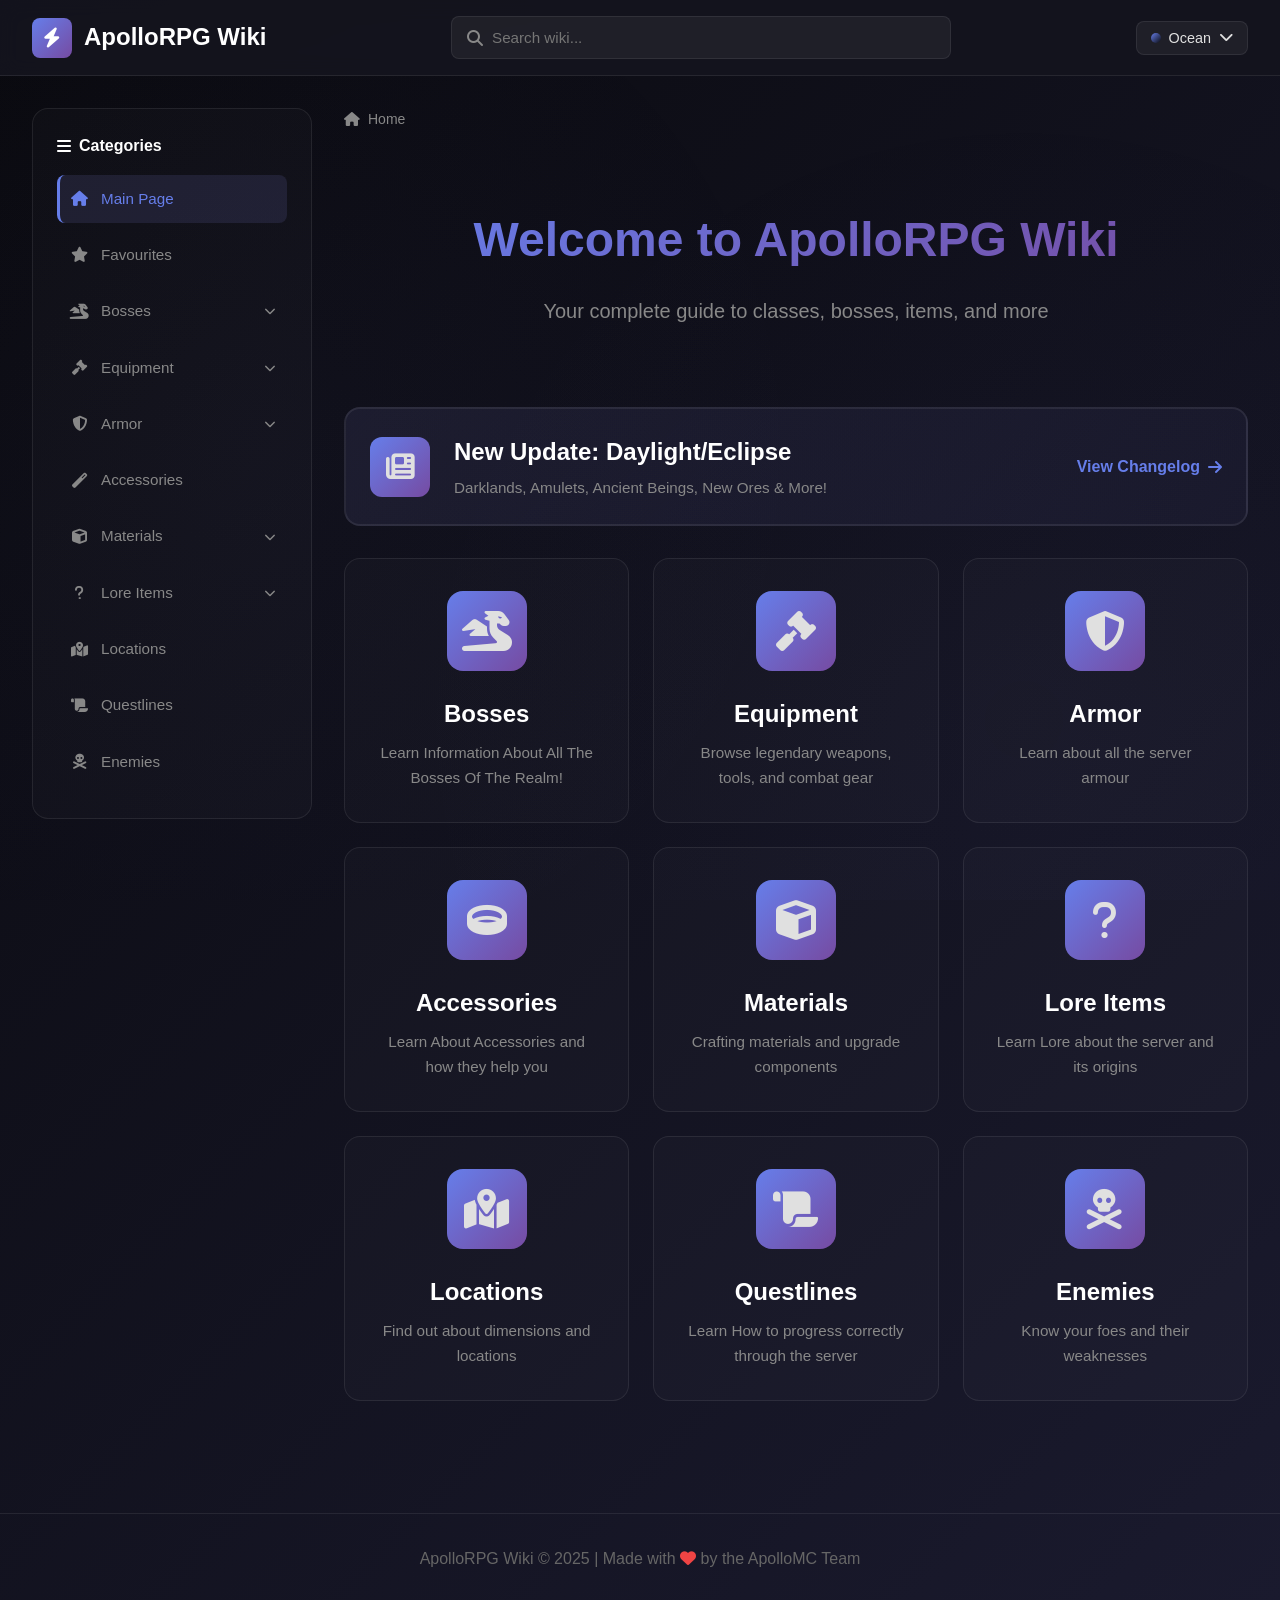
==== commit f6ed39bb: "Update index.html" ====
--- a/index.html
+++ b/index.html
@@ -535,7 +535,7 @@
                                                 </div>
                                                 <div class="changelog-name">Server Closure</div>
                                                 <div class="changelog-date">
-                                                    <i class="far fa-calendar"></i> Late 2025
+                                                    <i class="far fa-calendar"></i> 26/12/24
                                                 </div>
                                             </div>
                                             <div class="changelog-toggle-icon">
@@ -563,7 +563,7 @@
                                                 </div>
                                                 <div class="changelog-name">Daylight Preparations</div>
                                                 <div class="changelog-date">
-                                                    <i class="far fa-calendar"></i> 2025
+                                                    <i class="far fa-calendar"></i> 22/07/24
                                                 </div>
                                             </div>
                                             <div class="changelog-toggle-icon">
@@ -591,7 +591,7 @@
                                                 </div>
                                                 <div class="changelog-name">Cleanup</div>
                                                 <div class="changelog-date">
-                                                    <i class="far fa-calendar"></i> 2025
+                                                    <i class="far fa-calendar"></i> 10/05/24
                                                 </div>
                                             </div>
                                             <div class="changelog-toggle-icon">
@@ -610,8 +610,8 @@
                                         </div>
                                     </div>
                                 </div>
-                            
-                                <!-- v1.7.2 Corruption Removal (Removed Section) -->
+
+                                <!-- v1.7.2 Tank Mob -->
                                 <div class="changelog-entry" data-type="minor">
                                     <div class="changelog-timeline">
                                         <div class="timeline-dot dot-minor"></div>
@@ -624,9 +624,44 @@
                                                     <span class="changelog-version">v1.7.2</span>
                                                     <span class="changelog-type-badge badge-type-minor">Minor</span>
                                                 </div>
+                                                <div class="changelog-name">Tank Mob</div>
+                                                <div class="changelog-date">
+                                                    <i class="far fa-calendar"></i> 12/03/24
+                                                </div>
+                                            </div>
+                                            <div class="changelog-toggle-icon">
+                                                <i class="fas fa-chevron-down"></i>
+                                            </div>
+                                        </div>
+                                        <div class="changelog-card-body">
+                                            <div class="changelog-section">
+                                                <div class="changelog-section-title added-title">
+                                                    <i class="fas fa-plus-circle"></i> Added
+                                                </div>
+                                                <ul class="changelog-list">
+                                                    <li class="cl-added"><strong>New Troll Mob:</strong> Tank</li>
+                                                </ul>
+                                            </div>
+                                        </div>
+                                    </div>
+                                </div>
+                            
+                                <!-- v1.7.1 Corruption Removal (Removed Section) -->
+                                <div class="changelog-entry" data-type="minor">
+                                    <div class="changelog-timeline">
+                                        <div class="timeline-dot dot-minor"></div>
+                                        <div class="timeline-line"></div>
+                                    </div>
+                                    <div class="changelog-card">
+                                        <div class="changelog-card-header" onclick="toggleChangelog(this)">
+                                            <div class="changelog-card-left">
+                                                <div class="changelog-version-row">
+                                                    <span class="changelog-version">v1.7.1</span>
+                                                    <span class="changelog-type-badge badge-type-minor">Minor</span>
+                                                </div>
                                                 <div class="changelog-name">Corruption Removal</div>
                                                 <div class="changelog-date">
-                                                    <i class="far fa-calendar"></i> 2025
+                                                    <i class="far fa-calendar"></i> 16/01/24
                                                 </div>
                                             </div>
                                             <div class="changelog-toggle-icon">
@@ -646,22 +681,22 @@
                                     </div>
                                 </div>
                             
-                                <!-- v1.7.1 Tank Class -->
-                                <div class="changelog-entry" data-type="minor">
-                                    <div class="changelog-timeline">
-                                        <div class="timeline-dot dot-minor"></div>
-                                        <div class="timeline-line"></div>
-                                    </div>
-                                    <div class="changelog-card">
-                                        <div class="changelog-card-header" onclick="toggleChangelog(this)">
-                                            <div class="changelog-card-left">
-                                                <div class="changelog-version-row">
-                                                    <span class="changelog-version">v1.7.1</span>
-                                                    <span class="changelog-type-badge badge-type-minor">Minor</span>
-                                                </div>
-                                                <div class="changelog-name">Tank Class</div>
-                                                <div class="changelog-date">
-                                                    <i class="far fa-calendar"></i> 2025
+                                <!-- v1.7.0 Corruption & New Content -->
+                                <div class="changelog-entry" data-type="major">
+                                    <div class="changelog-timeline">
+                                        <div class="timeline-dot dot-major"></div>
+                                        <div class="timeline-line"></div>
+                                    </div>
+                                    <div class="changelog-card">
+                                        <div class="changelog-card-header" onclick="toggleChangelog(this)">
+                                            <div class="changelog-card-left">
+                                                <div class="changelog-version-row">
+                                                    <span class="changelog-version">v1.7.0</span>
+                                                    <span class="changelog-type-badge badge-type-major">Major</span>
+                                                </div>
+                                                <div class="changelog-name">Corruption &amp; New Content</div>
+                                                <div class="changelog-date">
+                                                    <i class="far fa-calendar"></i> 08/01/24
                                                 </div>
                                             </div>
                                             <div class="changelog-toggle-icon">
@@ -674,29 +709,30 @@
                                                     <i class="fas fa-plus-circle"></i> Added
                                                 </div>
                                                 <ul class="changelog-list">
-                                                    <li class="cl-added"><strong>New Class:</strong> Tank</li>
-                                                </ul>
-                                            </div>
-                                        </div>
-                                    </div>
-                                </div>
-                            
-                                <!-- v1.7.0 Corruption & New Content -->
-                                <div class="changelog-entry" data-type="major">
-                                    <div class="changelog-timeline">
-                                        <div class="timeline-dot dot-major"></div>
-                                        <div class="timeline-line"></div>
-                                    </div>
-                                    <div class="changelog-card">
-                                        <div class="changelog-card-header" onclick="toggleChangelog(this)">
-                                            <div class="changelog-card-left">
-                                                <div class="changelog-version-row">
-                                                    <span class="changelog-version">v1.7.0</span>
-                                                    <span class="changelog-type-badge badge-type-major">Major</span>
-                                                </div>
-                                                <div class="changelog-name">Corruption &amp; New Content</div>
-                                                <div class="changelog-date">
-                                                    <i class="far fa-calendar"></i> 2025
+                                                    <li class="cl-added"><strong>Items & Bosses:</strong> Corrupt King, Lights Bane, Nights Edge, Corrupted Armour, Menacing Magmar Helmet</li>
+                                                    <li class="cl-added"><strong>Lore:</strong> Added lore for Giant</li>
+                                                </ul>
+                                            </div>
+                                        </div>
+                                    </div>
+                                </div>
+                            
+                                <!-- v1.6.2 Economy Rework -->
+                                <div class="changelog-entry" data-type="minor">
+                                    <div class="changelog-timeline">
+                                        <div class="timeline-dot dot-minor"></div>
+                                        <div class="timeline-line"></div>
+                                    </div>
+                                    <div class="changelog-card">
+                                        <div class="changelog-card-header" onclick="toggleChangelog(this)">
+                                            <div class="changelog-card-left">
+                                                <div class="changelog-version-row">
+                                                    <span class="changelog-version">v1.6.2</span>
+                                                    <span class="changelog-type-badge badge-type-minor">Minor</span>
+                                                </div>
+                                                <div class="changelog-name">Economy Rework</div>
+                                                <div class="changelog-date">
+                                                    <i class="far fa-calendar"></i> 20/11/2023
                                                 </div>
                                             </div>
                                             <div class="changelog-toggle-icon">
@@ -709,15 +745,30 @@
                                                     <i class="fas fa-plus-circle"></i> Added
                                                 </div>
                                                 <ul class="changelog-list">
-                                                    <li class="cl-added"><strong>Items & Bosses:</strong> Corrupt King, Lights Bane, Nights Edge, Corrupted Armour, Menacing Magmar Helmet</li>
-                                                    <li class="cl-added"><strong>Lore:</strong> Added lore for Giant</li>
-                                                </ul>
-                                            </div>
-                                        </div>
-                                    </div>
-                                </div>
-                            
-                                <!-- v1.6.2 Economy Rework -->
+                                                    <li class="cl-added"><strong>NPCs & Areas:</strong> Added Shopkeepers and Player Plaza</li>
+                                                </ul>
+                                            </div>
+                                            <div class="changelog-section">
+                                                <div class="changelog-section-title changed-title">
+                                                    <i class="fas fa-pen"></i> Changed
+                                                </div>
+                                                <ul class="changelog-list">
+                                                    <li class="cl-changed"><strong>System:</strong> Full Economy Rework</li>
+                                                </ul>
+                                            </div>
+                                            <div class="changelog-section">
+                                                <div class="changelog-section-title removed-title" style="color: #ff4d4d;">
+                                                    <i class="fas fa-minus-circle"></i> Removed
+                                                </div>
+                                                <ul class="changelog-list">
+                                                    <li class="cl-removed"><strong>Area:</strong> Shop Floor 2 (Replaced by Player Plaza)</li>
+                                                </ul>
+                                            </div>
+                                        </div>
+                                    </div>
+                                </div>
+                            
+                                <!-- v1.6.1 Meteor Cleanup (Removed Section) -->
                                 <div class="changelog-entry" data-type="minor">
                                     <div class="changelog-timeline">
                                         <div class="timeline-dot dot-minor"></div>
@@ -727,12 +778,47 @@
                                         <div class="changelog-card-header" onclick="toggleChangelog(this)">
                                             <div class="changelog-card-left">
                                                 <div class="changelog-version-row">
-                                                    <span class="changelog-version">v1.6.2</span>
+                                                    <span class="changelog-version">v1.6.1</span>
                                                     <span class="changelog-type-badge badge-type-minor">Minor</span>
                                                 </div>
-                                                <div class="changelog-name">Economy Rework</div>
-                                                <div class="changelog-date">
-                                                    <i class="far fa-calendar"></i> 2025
+                                                <div class="changelog-name">Meteor Cleanup</div>
+                                                <div class="changelog-date">
+                                                    <i class="far fa-calendar"></i> 11/11/2023
+                                                </div>
+                                            </div>
+                                            <div class="changelog-toggle-icon">
+                                                <i class="fas fa-chevron-down"></i>
+                                            </div>
+                                        </div>
+                                        <div class="changelog-card-body">
+                                            <div class="changelog-section">
+                                                <div class="changelog-section-title removed-title" style="color: #ff4d4d;">
+                                                    <i class="fas fa-minus-circle"></i> Removed
+                                                </div>
+                                                <ul class="changelog-list">
+                                                    <li class="cl-removed"><strong>Event Content:</strong> Meteor Fallout</li>
+                                                </ul>
+                                            </div>
+                                        </div>
+                                    </div>
+                                </div>
+                            
+                                <!-- v1.6.0 Elementals & Quests -->
+                                <div class="changelog-entry" data-type="major">
+                                    <div class="changelog-timeline">
+                                        <div class="timeline-dot dot-major"></div>
+                                        <div class="timeline-line"></div>
+                                    </div>
+                                    <div class="changelog-card">
+                                        <div class="changelog-card-header" onclick="toggleChangelog(this)">
+                                            <div class="changelog-card-left">
+                                                <div class="changelog-version-row">
+                                                    <span class="changelog-version">v1.6.0</span>
+                                                    <span class="changelog-type-badge badge-type-major">Major</span>
+                                                </div>
+                                                <div class="changelog-name">Elementals &amp; Quests</div>
+                                                <div class="changelog-date">
+                                                    <i class="far fa-calendar"></i> Magmar-31/10/2023 Frost-26/12/2023
                                                 </div>
                                             </div>
                                             <div class="changelog-toggle-icon">
@@ -745,65 +831,51 @@
                                                     <i class="fas fa-plus-circle"></i> Added
                                                 </div>
                                                 <ul class="changelog-list">
-                                                    <li class="cl-added"><strong>NPCs & Areas:</strong> Added Shopkeepers and Player Plaza</li>
-                                                </ul>
-                                            </div>
-                                            <div class="changelog-section">
-                                                <div class="changelog-section-title changed-title">
-                                                    <i class="fas fa-pen"></i> Changed
-                                                </div>
-                                                <ul class="changelog-list">
-                                                    <li class="cl-changed"><strong>System:</strong> Full Economy Rework</li>
-                                                </ul>
-                                            </div>
+                                                    <li class="cl-added"><strong>Magmar Content:</strong> Magmar Elemental, Magmarite, Exorcist, More Quests</li>
+                                                    <li class="cl-added"><strong>Frost Content:</strong> Frost Elemental, Frost-themed content, Permafrost quest sword, Frostbite (v1.6.5)</li>
+                                                </ul>
+                                            </div>
+                                        </div>
+                                    </div>
+                                </div>
+                            
+                                <!-- v1.5.2 Meteor Event -->
+                                <div class="changelog-entry" data-type="minor">
+                                    <div class="changelog-timeline">
+                                        <div class="timeline-dot dot-minor"></div>
+                                        <div class="timeline-line"></div>
+                                    </div>
+                                    <div class="changelog-card">
+                                        <div class="changelog-card-header" onclick="toggleChangelog(this)">
+                                            <div class="changelog-card-left">
+                                                <div class="changelog-version-row">
+                                                    <span class="changelog-version">v1.5.2</span>
+                                                    <span class="changelog-type-badge badge-type-minor">Minor</span>
+                                                </div>
+                                                <div class="changelog-name">Meteor Event</div>
+                                                <div class="changelog-date">
+                                                    <i class="far fa-calendar"></i> 29/10/2023
+                                                </div>
+                                            </div>
+                                            <div class="changelog-toggle-icon">
+                                                <i class="fas fa-chevron-down"></i>
+                                            </div>
+                                        </div>
+                                        <div class="changelog-card-body">
+                                            <p class="changelog-summary">Meteor Event — meteor crashes into a plot near the End Portal.</p>
                                             <div class="changelog-section">
                                                 <div class="changelog-section-title removed-title" style="color: #ff4d4d;">
                                                     <i class="fas fa-minus-circle"></i> Removed
                                                 </div>
                                                 <ul class="changelog-list">
-                                                    <li class="cl-removed"><strong>Area:</strong> Shop Floor 2 (Replaced by Player Plaza)</li>
-                                                </ul>
-                                            </div>
-                                        </div>
-                                    </div>
-                                </div>
-                            
-                                <!-- v1.6.1 Meteor Cleanup (Removed Section) -->
-                                <div class="changelog-entry" data-type="minor">
-                                    <div class="changelog-timeline">
-                                        <div class="timeline-dot dot-minor"></div>
-                                        <div class="timeline-line"></div>
-                                    </div>
-                                    <div class="changelog-card">
-                                        <div class="changelog-card-header" onclick="toggleChangelog(this)">
-                                            <div class="changelog-card-left">
-                                                <div class="changelog-version-row">
-                                                    <span class="changelog-version">v1.6.1</span>
-                                                    <span class="changelog-type-badge badge-type-minor">Minor</span>
-                                                </div>
-                                                <div class="changelog-name">Meteor Cleanup</div>
-                                                <div class="changelog-date">
-                                                    <i class="far fa-calendar"></i> 2025
-                                                </div>
-                                            </div>
-                                            <div class="changelog-toggle-icon">
-                                                <i class="fas fa-chevron-down"></i>
-                                            </div>
-                                        </div>
-                                        <div class="changelog-card-body">
-                                            <div class="changelog-section">
-                                                <div class="changelog-section-title removed-title" style="color: #ff4d4d;">
-                                                    <i class="fas fa-minus-circle"></i> Removed
-                                                </div>
-                                                <ul class="changelog-list">
-                                                    <li class="cl-removed"><strong>Event Content:</strong> Meteor Fallout</li>
-                                                </ul>
-                                            </div>
-                                        </div>
-                                    </div>
-                                </div>
-                            
-                                <!-- v1.6.0 Elementals & Quests -->
+                                                    <li class="cl-removed"><strong>Server Branch:</strong> Deleted MSJ S2</li>
+                                                </ul>
+                                            </div>
+                                        </div>
+                                    </div>
+                                </div>
+                            
+                                <!-- v1.5.0 Quests & Season 2 -->
                                 <div class="changelog-entry" data-type="major">
                                     <div class="changelog-timeline">
                                         <div class="timeline-dot dot-major"></div>
@@ -813,12 +885,12 @@
                                         <div class="changelog-card-header" onclick="toggleChangelog(this)">
                                             <div class="changelog-card-left">
                                                 <div class="changelog-version-row">
-                                                    <span class="changelog-version">v1.6.0</span>
+                                                    <span class="changelog-version">v1.5.0</span>
                                                     <span class="changelog-type-badge badge-type-major">Major</span>
                                                 </div>
-                                                <div class="changelog-name">Elementals &amp; Quests</div>
-                                                <div class="changelog-date">
-                                                    <i class="far fa-calendar"></i> 2025
+                                                <div class="changelog-name">Quests &amp; Season 2</div>
+                                                <div class="changelog-date">
+                                                    <i class="far fa-calendar"></i> ~01/10/2023
                                                 </div>
                                             </div>
                                             <div class="changelog-toggle-icon">
@@ -831,51 +903,15 @@
                                                     <i class="fas fa-plus-circle"></i> Added
                                                 </div>
                                                 <ul class="changelog-list">
-                                                    <li class="cl-added"><strong>Magmar Content:</strong> Magmar Elemental, Magmarite, Exorcist, More Quests</li>
-                                                    <li class="cl-added"><strong>Frost Content:</strong> Frost Elemental, Frost-themed content, Permafrost quest sword, Frostbite (v1.6.5)</li>
-                                                </ul>
-                                            </div>
-                                        </div>
-                                    </div>
-                                </div>
-                            
-                                <!-- v1.5.2 Meteor Event -->
-                                <div class="changelog-entry" data-type="minor">
-                                    <div class="changelog-timeline">
-                                        <div class="timeline-dot dot-minor"></div>
-                                        <div class="timeline-line"></div>
-                                    </div>
-                                    <div class="changelog-card">
-                                        <div class="changelog-card-header" onclick="toggleChangelog(this)">
-                                            <div class="changelog-card-left">
-                                                <div class="changelog-version-row">
-                                                    <span class="changelog-version">v1.5.2</span>
-                                                    <span class="changelog-type-badge badge-type-minor">Minor</span>
-                                                </div>
-                                                <div class="changelog-name">Meteor Event</div>
-                                                <div class="changelog-date">
-                                                    <i class="far fa-calendar"></i> 2025
-                                                </div>
-                                            </div>
-                                            <div class="changelog-toggle-icon">
-                                                <i class="fas fa-chevron-down"></i>
-                                            </div>
-                                        </div>
-                                        <div class="changelog-card-body">
-                                            <p class="changelog-summary">Meteor Event — meteor crashes into a plot near the End Portal.</p>
-                                            <div class="changelog-section">
-                                                <div class="changelog-section-title removed-title" style="color: #ff4d4d;">
-                                                    <i class="fas fa-minus-circle"></i> Removed
-                                                </div>
-                                                <ul class="changelog-list">
-                                                    <li class="cl-removed"><strong>Server Branch:</strong> Deleted MSJ S2</li>
-                                                </ul>
-                                            </div>
-                                        </div>
-                                    </div>
-                                </div>
-                            
-                                <!-- v1.5.0 Quests & Season 2 -->
+                                                    <li class="cl-added"><strong>System:</strong> Quests system</li>
+                                                    <li class="cl-added"><strong>New Branch:</strong> New server branch: Mining Sim Java S2 (Aether, Runic Items, etc.)</li>
+                                                </ul>
+                                            </div>
+                                        </div>
+                                    </div>
+                                </div>
+                            
+                                <!-- v1.4.0 Slime & Giant Update -->
                                 <div class="changelog-entry" data-type="major">
                                     <div class="changelog-timeline">
                                         <div class="timeline-dot dot-major"></div>
@@ -885,12 +921,12 @@
                                         <div class="changelog-card-header" onclick="toggleChangelog(this)">
                                             <div class="changelog-card-left">
                                                 <div class="changelog-version-row">
-                                                    <span class="changelog-version">v1.5.0</span>
+                                                    <span class="changelog-version">v1.4.0</span>
                                                     <span class="changelog-type-badge badge-type-major">Major</span>
                                                 </div>
-                                                <div class="changelog-name">Quests &amp; Season 2</div>
-                                                <div class="changelog-date">
-                                                    <i class="far fa-calendar"></i> Mid 2025
+                                                <div class="changelog-name">Slime &amp; Giant Update</div>
+                                                <div class="changelog-date">
+                                                    <i class="far fa-calendar"></i> 20/09/2023
                                                 </div>
                                             </div>
                                             <div class="changelog-toggle-icon">
@@ -903,15 +939,15 @@
                                                     <i class="fas fa-plus-circle"></i> Added
                                                 </div>
                                                 <ul class="changelog-list">
-                                                    <li class="cl-added"><strong>System:</strong> Quests system</li>
-                                                    <li class="cl-added"><strong>New Branch:</strong> New server branch: Mining Sim Java S2 (Aether, Runic Items, etc.)</li>
-                                                </ul>
-                                            </div>
-                                        </div>
-                                    </div>
-                                </div>
-                            
-                                <!-- v1.4.0 Slime & Giant Update -->
+                                                    <li class="cl-added"><strong>Bosses & Drops:</strong> King Slime and all drops, Giant and all drops</li>
+                                                    <li class="cl-added"><strong>Items & NPCs:</strong> Bandit for Undead Miner, Ultimate Pickaxe</li>
+                                                </ul>
+                                            </div>
+                                        </div>
+                                    </div>
+                                </div>
+                            
+                                <!-- v1.3.0 Skeleton & Zombie Kings -->
                                 <div class="changelog-entry" data-type="major">
                                     <div class="changelog-timeline">
                                         <div class="timeline-dot dot-major"></div>
@@ -921,12 +957,12 @@
                                         <div class="changelog-card-header" onclick="toggleChangelog(this)">
                                             <div class="changelog-card-left">
                                                 <div class="changelog-version-row">
-                                                    <span class="changelog-version">v1.4.0</span>
+                                                    <span class="changelog-version">v1.3.0-v1.3.2</span>
                                                     <span class="changelog-type-badge badge-type-major">Major</span>
                                                 </div>
-                                                <div class="changelog-name">Slime &amp; Giant Update</div>
-                                                <div class="changelog-date">
-                                                    <i class="far fa-calendar"></i> 2025
+                                                <div class="changelog-name">Skeleton &amp; Zombie Kings</div>
+                                                <div class="changelog-date">
+                                                    <i class="far fa-calendar"></i> 23/08/2023-02/09/2023
                                                 </div>
                                             </div>
                                             <div class="changelog-toggle-icon">
@@ -939,42 +975,6 @@
                                                     <i class="fas fa-plus-circle"></i> Added
                                                 </div>
                                                 <ul class="changelog-list">
-                                                    <li class="cl-added"><strong>Bosses & Drops:</strong> King Slime and all drops, Giant and all drops</li>
-                                                    <li class="cl-added"><strong>Items & NPCs:</strong> Bandit for Undead Miner, Ultimate Pickaxe</li>
-                                                </ul>
-                                            </div>
-                                        </div>
-                                    </div>
-                                </div>
-                            
-                                <!-- v1.3.0 Skeleton & Zombie Kings -->
-                                <div class="changelog-entry" data-type="major">
-                                    <div class="changelog-timeline">
-                                        <div class="timeline-dot dot-major"></div>
-                                        <div class="timeline-line"></div>
-                                    </div>
-                                    <div class="changelog-card">
-                                        <div class="changelog-card-header" onclick="toggleChangelog(this)">
-                                            <div class="changelog-card-left">
-                                                <div class="changelog-version-row">
-                                                    <span class="changelog-version">v1.3.0</span>
-                                                    <span class="changelog-type-badge badge-type-major">Major</span>
-                                                </div>
-                                                <div class="changelog-name">Skeleton &amp; Zombie Kings</div>
-                                                <div class="changelog-date">
-                                                    <i class="far fa-calendar"></i> 2025
-                                                </div>
-                                            </div>
-                                            <div class="changelog-toggle-icon">
-                                                <i class="fas fa-chevron-down"></i>
-                                            </div>
-                                        </div>
-                                        <div class="changelog-card-body">
-                                            <div class="changelog-section">
-                                                <div class="changelog-section-title added-title">
-                                                    <i class="fas fa-plus-circle"></i> Added
-                                                </div>
-                                                <ul class="changelog-list">
                                                     <li class="cl-added"><strong>Bosses & Drops:</strong> Skeleton King and all related content</li>
                                                     <li class="cl-added"><strong>Content (v1.3.2):</strong> Zombie King, Undead Miner, and Enlightened Pickaxe</li>
                                                 </ul>
@@ -998,7 +998,7 @@
                                                 </div>
                                                 <div class="changelog-name">Nether &amp; End Expansion</div>
                                                 <div class="changelog-date">
-                                                    <i class="far fa-calendar"></i> Late 2025
+                                                    <i class="far fa-calendar"></i> 20/08/2023
                                                 </div>
                                             </div>
                                             <div class="changelog-toggle-icon">
@@ -1036,7 +1036,7 @@
                                                 </div>
                                                 <div class="changelog-name">Shop Update</div>
                                                 <div class="changelog-date">
-                                                    <i class="far fa-calendar"></i> Late 2025
+                                                    <i class="far fa-calendar"></i> 17/08/2023
                                                 </div>
                                             </div>
                                             <div class="changelog-toggle-icon">
@@ -1071,14 +1071,22 @@
                                                 </div>
                                                 <div class="changelog-name">Mine Fixes</div>
                                                 <div class="changelog-date">
-                                                    <i class="far fa-calendar"></i> Late 2025
-                                                </div>
-                                            </div>
-                                            <div class="changelog-toggle-icon">
-                                                <i class="fas fa-chevron-down"></i>
-                                            </div>
-                                        </div>
-                                        <div class="changelog-card-body">
+                                                    <i class="far fa-calendar"></i> 16/08/2023
+                                                </div>
+                                            </div>
+                                            <div class="changelog-toggle-icon">
+                                                <i class="fas fa-chevron-down"></i>
+                                            </div>
+                                        </div>
+                                        <div class="changelog-card-body">
+                                            <div class="changelog-section">
+                                                <div class="changelog-section-title added-title">
+                                                    <i class="fas fa-plus-circle"></i> Added
+                                                </div>
+                                                <ul class="changelog-list">
+                                                    <li class="cl-added"><strong>Features:</strong>Discord Link</li>
+                                                </ul>
+                                            </div>
                                             <div class="changelog-section">
                                                 <div class="changelog-section-title fixed-title">
                                                     <i class="fas fa-wrench"></i> Fixed
@@ -1106,7 +1114,7 @@
                                                 </div>
                                                 <div class="changelog-name">Mine Fixes</div>
                                                 <div class="changelog-date">
-                                                    <i class="far fa-calendar"></i> Late 2025
+                                                    <i class="far fa-calendar"></i> 10/08/2023
                                                 </div>
                                             </div>
                                             <div class="changelog-toggle-icon">
@@ -1141,7 +1149,7 @@
                                                 </div>
                                                 <div class="changelog-name">The Awakening</div>
                                                 <div class="changelog-date">
-                                                    <i class="far fa-calendar"></i> Late 2025
+                                                    <i class="far fa-calendar"></i> 01/07/2023
                                                 </div>
                                             </div>
                                             <div class="changelog-toggle-icon">
@@ -1176,7 +1184,7 @@
                                                 </div>
                                                 <div class="changelog-name">Origins</div>
                                                 <div class="changelog-date">
-                                                    <i class="far fa-calendar"></i> Mid 2025
+                                                    <i class="far fa-calendar"></i> 04/06/23
                                                 </div>
                                             </div>
                                             <div class="changelog-toggle-icon">
@@ -1215,6 +1223,10 @@
     								<span class="changelog-stat-value">v2.0.0</span>
     								<span class="changelog-stat-label">Latest Version</span>
     							</div>
+                                <div class="changelog-stat">
+    								<span class="changelog-stat-value">v2.0.0</span>
+    								<span class="changelog-stat-label">V1 Release Date</span>
+    							</div>
     						</div>
     			   
     					</div>
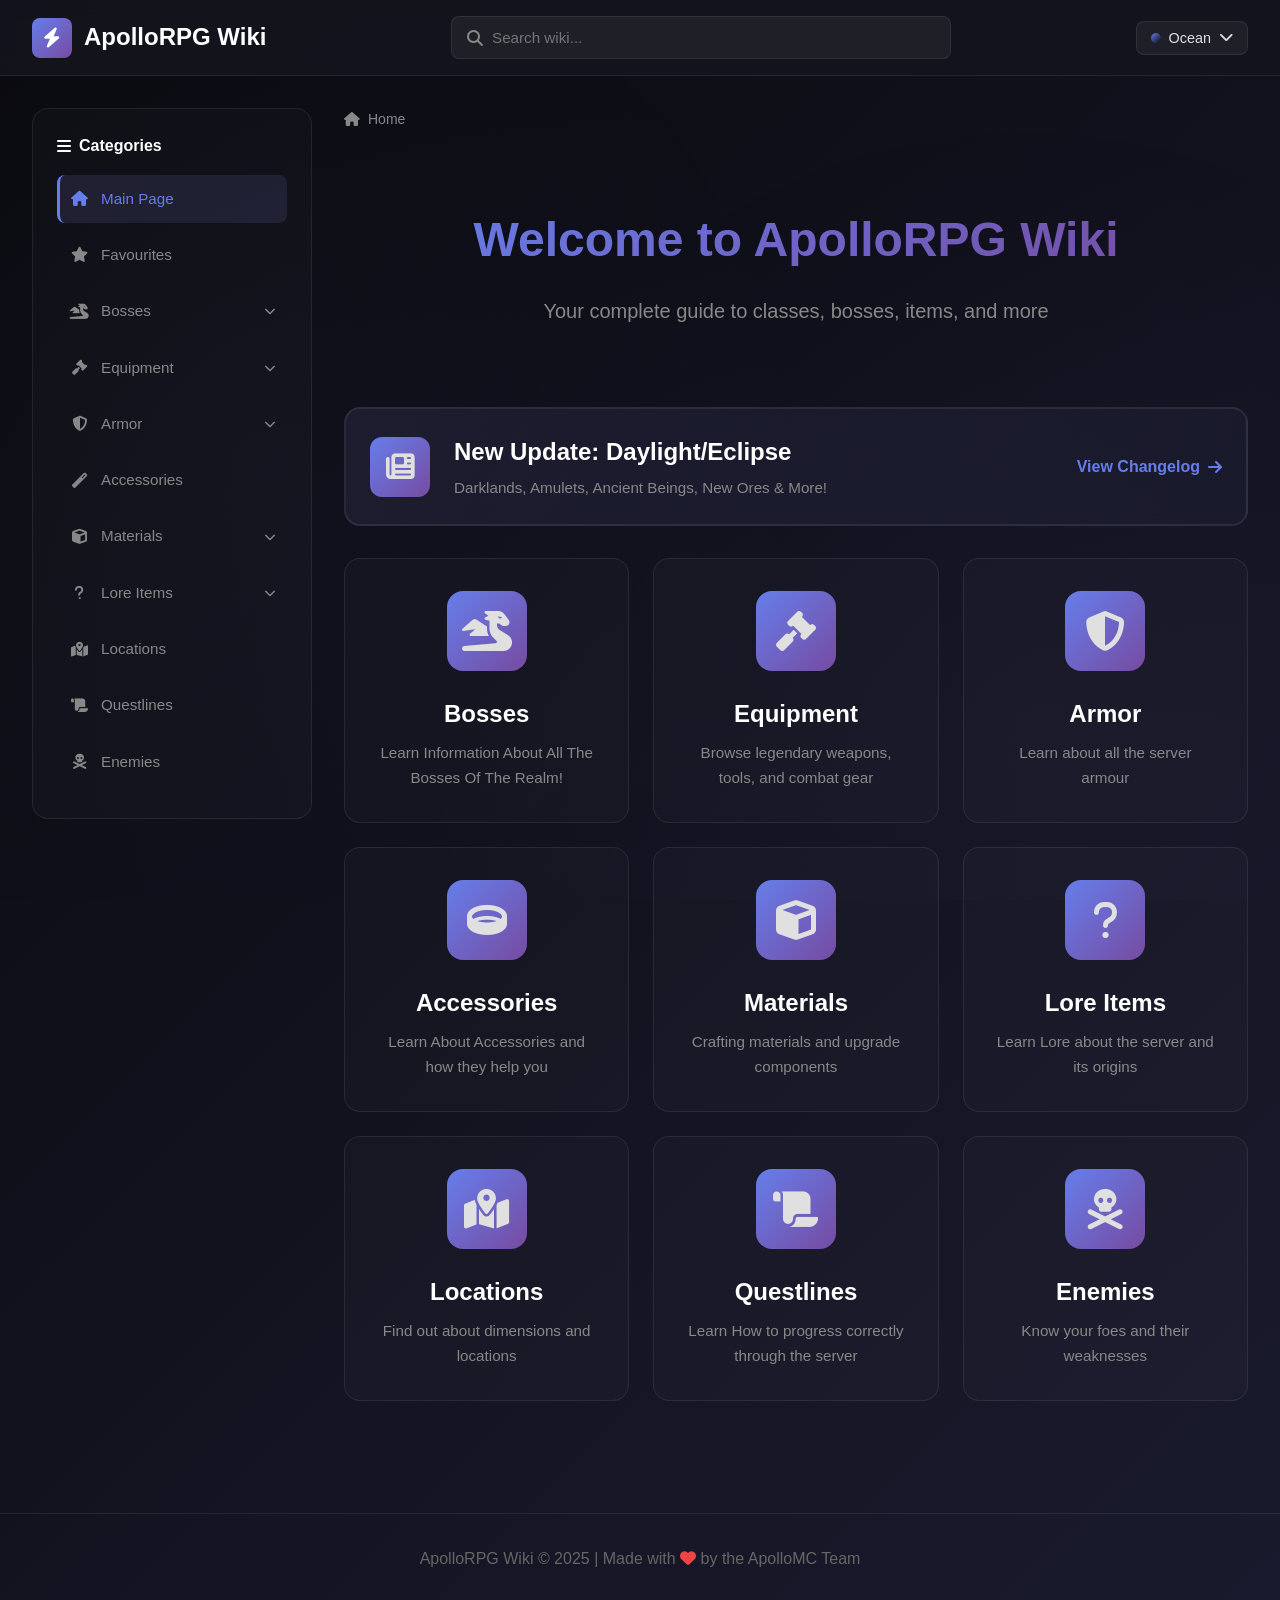
==== commit 7b96ed18: "Update index.html" ====
--- a/index.html
+++ b/index.html
@@ -535,7 +535,7 @@
                                                 </div>
                                                 <div class="changelog-name">Server Closure</div>
                                                 <div class="changelog-date">
-                                                    <i class="far fa-calendar"></i> 26/12/24
+                                                    <i class="far fa-calendar"></i> 26/12/2024
                                                 </div>
                                             </div>
                                             <div class="changelog-toggle-icon">
@@ -563,7 +563,7 @@
                                                 </div>
                                                 <div class="changelog-name">Daylight Preparations</div>
                                                 <div class="changelog-date">
-                                                    <i class="far fa-calendar"></i> 22/07/24
+                                                    <i class="far fa-calendar"></i> 22/07/2024
                                                 </div>
                                             </div>
                                             <div class="changelog-toggle-icon">
@@ -591,7 +591,7 @@
                                                 </div>
                                                 <div class="changelog-name">Cleanup</div>
                                                 <div class="changelog-date">
-                                                    <i class="far fa-calendar"></i> 10/05/24
+                                                    <i class="far fa-calendar"></i> 10/05/2024
                                                 </div>
                                             </div>
                                             <div class="changelog-toggle-icon">
@@ -626,7 +626,7 @@
                                                 </div>
                                                 <div class="changelog-name">Tank Mob</div>
                                                 <div class="changelog-date">
-                                                    <i class="far fa-calendar"></i> 12/03/24
+                                                    <i class="far fa-calendar"></i> 12/03/2024
                                                 </div>
                                             </div>
                                             <div class="changelog-toggle-icon">
@@ -661,7 +661,7 @@
                                                 </div>
                                                 <div class="changelog-name">Corruption Removal</div>
                                                 <div class="changelog-date">
-                                                    <i class="far fa-calendar"></i> 16/01/24
+                                                    <i class="far fa-calendar"></i> 16/01/2024
                                                 </div>
                                             </div>
                                             <div class="changelog-toggle-icon">
@@ -696,7 +696,7 @@
                                                 </div>
                                                 <div class="changelog-name">Corruption &amp; New Content</div>
                                                 <div class="changelog-date">
-                                                    <i class="far fa-calendar"></i> 08/01/24
+                                                    <i class="far fa-calendar"></i> 08/01/2024
                                                 </div>
                                             </div>
                                             <div class="changelog-toggle-icon">
@@ -1184,7 +1184,7 @@
                                                 </div>
                                                 <div class="changelog-name">Origins</div>
                                                 <div class="changelog-date">
-                                                    <i class="far fa-calendar"></i> 04/06/23
+                                                    <i class="far fa-calendar"></i> 04/06/2023
                                                 </div>
                                             </div>
                                             <div class="changelog-toggle-icon">
@@ -1195,6 +1195,197 @@
                                             <p class="changelog-summary">
                                                 The server originally launched as <strong>Mining Sim Java</strong>, an official port of the popular PS3 Minecraft world "Mining Sim". At launch it only contained core features: Animal Farm, Small Plots, Large Plots, and the Mine. Many features present in later versions were not yet implemented.
                                             </p>
+                                        </div>
+                                    </div>
+                                </div>
+                                <!-- ========================================
+                                    PREVERSION 4: MINING SIM REBORN / 3
+                                    ======================================== -->
+                                <div class="changelog-entry" data-type="major">
+                                    <div class="changelog-timeline">
+                                        <div class="timeline-dot dot-latest">
+                                        </div>
+                                        <div class="timeline-line"></div>
+                                    </div>
+                                    <div class="changelog-card changelog-card-latest">
+                                        <div class="changelog-card-header" onclick="toggleChangelog(this)">
+                                            <div class="changelog-card-left">
+                                                <div class="changelog-version-row">
+                                                    <span class="changelog-version">V-3.0.0</span>
+                                                    <span class="changelog-type-badge badge-type-major">Masterpiece</span>
+                                                    <span class="changelog-type-badge badge-type-launch">Final PS3</span>
+                                                </div>
+                                                <div class="changelog-name">Mining Sim Reborn / 3</div>
+                                                <div class="changelog-date">
+                                                    <i class="far fa-calendar"></i> Summer 2022 – January 2023 (Completion)
+                                                </div>
+                                            </div>
+                                            <div class="changelog-toggle-icon">
+                                                <i class="fas fa-chevron-up"></i>
+                                            </div>
+                                        </div>
+                                        <div class="changelog-card-body">
+                                            <p class="changelog-summary">
+                                                The absolute pinnacle of the PS3 generation branch. Despite skipping a few planned features during final layout phases, it broke technical boundaries for console environments. This version brought in a record-setting 200 unique players, and its entire map design, architectural lobby, and key gameplay features were heavily relied upon to build the foundational framework for Mining Sim Java.
+                                            </p>
+
+                                            <div class="changelog-section">
+                                                <div class="changelog-section-title added-title">
+                                                    <i class="fas fa-plus-circle"></i> Added
+                                                </div>
+                                                <ul class="changelog-list">
+                                                    <li class="cl-added"><strong>Modded Elements:</strong> Revolutionary execution of asset modifications directly inside native PS3 server profiles.</li>
+                                                    <li class="cl-added"><strong>Mega Plots:</strong> Property updates creating a 3-tier structure of Small, Large, and brand-new Mega layouts.</li>
+                                                    <li class="cl-added"><strong>Content Reworks:</strong> Complete atmospheric visual overhaul of the main central Mine environment.</li>
+                                                    <li class="cl-added"><strong>Resource Nodes:</strong> Supplementary dynamic income tracks through an interactive Animal Farm.</li>
+                                                    <li class="cl-added"><strong>Campaigns:</strong> Immersive narrative and progressive structural redesigns for Quests and Shops.</li>
+                                                </ul>
+                                            </div>
+
+                                            <div class="changelog-section">
+                                                <div class="changelog-section-title changed-title">
+                                                    <i class="fas fa-pen"></i> Changed
+                                                </div>
+                                                <ul class="changelog-list">
+                                                    <li class="cl-changed"><strong>Java Legacy Transition:</strong> The entire physical lobby design, custom core features, and mechanical loops were preserved, transferred, and completely rebuilt to serve as the core architecture of Mining Sim Java.</li>
+                                                </ul>
+                                            </div>
+                                        </div>
+                                    </div>
+                                </div>
+                                <!-- ========================================
+                                    PREVERSION 3: MINING SIM 2
+                                    ======================================== -->
+                                <div class="changelog-entry" data-type="major">
+                                    <div class="changelog-timeline">
+                                        <div class="timeline-dot dot-major">
+                                        </div>
+                                        <div class="timeline-line"></div>
+                                    </div>
+                                    <div class="changelog-card">
+                                        <div class="changelog-card-header" onclick="toggleChangelog(this)">
+                                            <div class="changelog-card-left">
+                                                <div class="changelog-version-row">
+                                                    <span class="changelog-version">V-2.0.0</span>
+                                                    <span class="changelog-type-badge badge-type-major">Major</span>
+                                                    <span class="changelog-type-badge badge-type-launch">Experimental</span>
+                                                </div>
+                                                <div class="changelog-name">Mining Sim 2</div>
+                                                <div class="changelog-date">
+                                                    <i class="far fa-calendar"></i> Estimated: 2021
+                                                </div>
+                                            </div>
+                                            <div class="changelog-toggle-icon">
+                                                <i class="fas fa-chevron-up"></i>
+                                            </div>
+                                        </div>
+                                        <div class="changelog-card-body">
+                                            <p class="changelog-summary">
+                                                The second major development cycle for the console branch, widely recognized as one of the most unconventional mining sims due to its experimental socio-political infrastructure and unique plot mechanics. Retained a dedicated core base of approximately 30 active players.
+                                            </p>
+
+                                            <div class="changelog-section">
+                                                <div class="changelog-section-title added-title">
+                                                    <i class="fas fa-plus-circle"></i> Added
+                                                </div>
+                                                <ul class="changelog-list">
+                                                    <li class="cl-added"><strong>Social Systems:</strong> Clan management networks via server-wide Factions.</li>
+                                                    <li class="cl-added"><strong>Political Framework:</strong> Dynamic server-wide Election System allowing players to vote.</li>
+                                                    <li class="cl-added"><strong>Linear Plots:</strong> Highly unusual configuration clamping plot widths strictly to 15 blocks while allowing an expandable, upgradeable length.</li>
+                                                    <li class="cl-added"><strong>Mobility Buffs:</strong> High-speed traversal accessibility via integrated Speed Boots.</li>
+                                                    <li class="cl-added"><strong>Central Hub:</strong> Base loop framework containing a dedicated core Mine and utility trade Shop.</li>
+                                                </ul>
+                                            </div>
+                                        </div>
+                                    </div>
+                                </div>
+                                <!-- ========================================
+                                    PREVERSION 2: MINING SIM 1
+                                    ======================================== -->
+                                <div class="changelog-entry" data-type="minor">
+                                    <div class="changelog-timeline">
+                                        <div class="timeline-dot dot-minor">
+                                        </div>
+                                        <div class="timeline-line"></div>
+                                    </div>
+                                    <div class="changelog-card">
+                                        <div class="changelog-card-header" onclick="toggleChangelog(this)">
+                                            <div class="changelog-card-left">
+                                                <div class="changelog-version-row">
+                                                    <span class="changelog-version">V-1.0.0</span>
+                                                    <span class="changelog-type-badge badge-type-minor">Minor</span>
+                                                    <span class="changelog-type-badge badge-type-launch">Console OG</span>
+                                                </div>
+                                                <div class="changelog-name">Mining Sim 1</div>
+                                                <div class="changelog-date">
+                                                    <i class="far fa-calendar"></i> Estimated: 2020
+                                                </div>
+                                            </div>
+                                            <div class="changelog-toggle-icon">
+                                                <i class="fas fa-chevron-up"></i>
+                                            </div>
+                                        </div>
+                                        <div class="changelog-card-body">
+                                            <p class="changelog-summary">
+                                                The first true standalone functional Mining Simulator experience built on the PS3. This milestone deployment introduced dynamic layer depths and established a highly active server community, maintaining a consistently maxed-out 8-player lobby with over 180 unique baseline connections overall.
+                                            </p>
+
+                                            <div class="changelog-section">
+                                                <div class="changelog-section-title added-title">
+                                                    <i class="fas fa-plus-circle"></i> Added
+                                                </div>
+                                                <ul class="changelog-list">
+                                                    <li class="cl-added"><strong>Depth Infrastructure:</strong> Multi-tiered layout matrix supporting all subterranean block layers.</li>
+                                                    <li class="cl-added"><strong>Plot Configuration:</strong> Early property assignment parameters featuring Small and Large plots.</li>
+                                                    <li class="cl-added"><strong>Server Activities:</strong> Native progression tracks including a customized Quest framework and central server Shop.</li>
+                                                    <li class="cl-added"><strong>Milestones:</strong> Early server-wide task tracking via a primitive Achievement system.</li>
+                                                </ul>
+                                            </div>
+                                        </div>
+                                    </div>
+                                </div>
+                                <!-- ========================================
+                                    PREVERSION 1: PROTOTYPE PS3 1
+                                    ======================================== -->
+                                <div class="changelog-entry" data-type="launch">
+                                    <div class="changelog-timeline">
+                                        <div class="timeline-dot dot-launch">
+                                        </div>
+                                        <div class="timeline-line"></div>
+                                    </div>
+                                    <div class="changelog-card">
+                                        <div class="changelog-card-header" onclick="toggleChangelog(this)">
+                                            <div class="changelog-card-left">
+                                                <div class="changelog-version-row">
+                                                    <span class="changelog-version">vProto</span>
+                                                    <span class="changelog-type-badge badge-type-launch">Alpha</span>
+                                                    <span class="changelog-type-badge badge-type-minor">Prototype</span>
+                                                </div>
+                                                <div class="changelog-name">Prototype PS3 1</div>
+                                                <div class="changelog-date">
+                                                    <i class="far fa-calendar"></i> Estimated: Around 2018
+                                                </div>
+                                            </div>
+                                            <div class="changelog-toggle-icon">
+                                                <i class="fas fa-chevron-up"></i>
+                                            </div>
+                                        </div>
+                                        <div class="changelog-card-body">
+                                            <p class="changelog-summary">
+                                                The absolute earliest foundational layout concept. A primitive economic testing environment featuring a completely flat stone landscape populated exclusively by trading boxes.
+                                            </p>
+
+                                            <div class="changelog-section">
+                                                <div class="changelog-section-title added-title">
+                                                    <i class="fas fa-plus-circle"></i> Added
+                                                </div>
+                                                <ul class="changelog-list">
+                                                    <li class="cl-added"><strong>Flat Stone World:</strong> Uniform simulator world landscape consisting entirely of raw stone blocks.</li>
+                                                    <li class="cl-added"><strong>Bedrock Box Shop 1:</strong> Primitive trading station exchanging gathered cobblestone for upgraded Pickaxes.</li>
+                                                    <li class="cl-added"><strong>Bedrock Box Shop 2:</strong> Primitive combat trading station exchanging gathered cobblestone for PvP Gear.</li>
+                                                    <li class="cl-added"><strong>Bedrock Box Shop 3:</strong> Primitive utility trading station exchanging gathered cobblestone for basic Building Blocks.</li>
+                                                </ul>
+                                            </div>
                                         </div>
                                     </div>
                                 </div>
@@ -1224,14 +1415,13 @@
     								<span class="changelog-stat-label">Latest Version</span>
     							</div>
                                 <div class="changelog-stat">
-    								<span class="changelog-stat-value">v2.0.0</span>
+    								<span class="changelog-stat-value">04/06/2023</span>
     								<span class="changelog-stat-label">V1 Release Date</span>
     							</div>
     						</div>
     			   
     					</div>
     				</div>
-    			</div>
 
                     <div id="recentlyViewedSection" style="display:none; margin-bottom: var(--spacing-xl);">
                         <h2 style="font-size:1.5rem; color:#fff; margin-bottom: var(--spacing-lg);">
